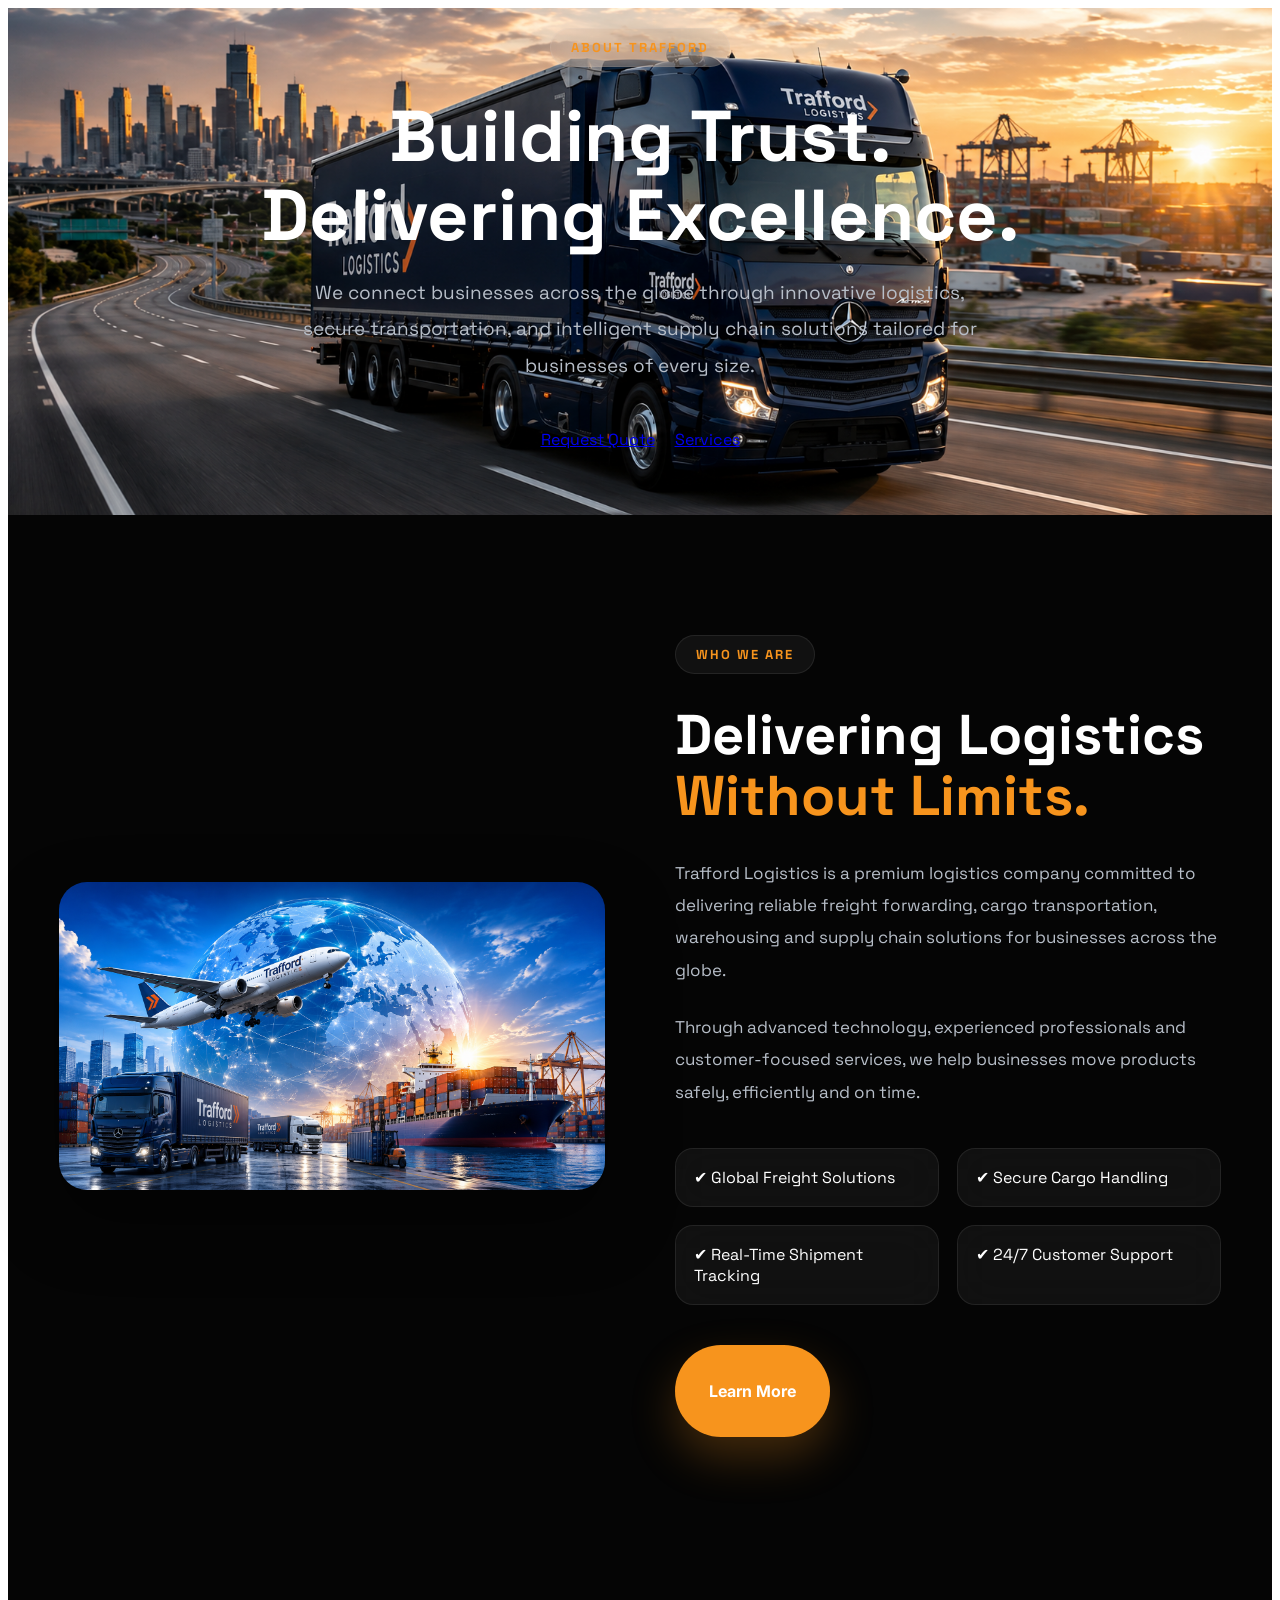
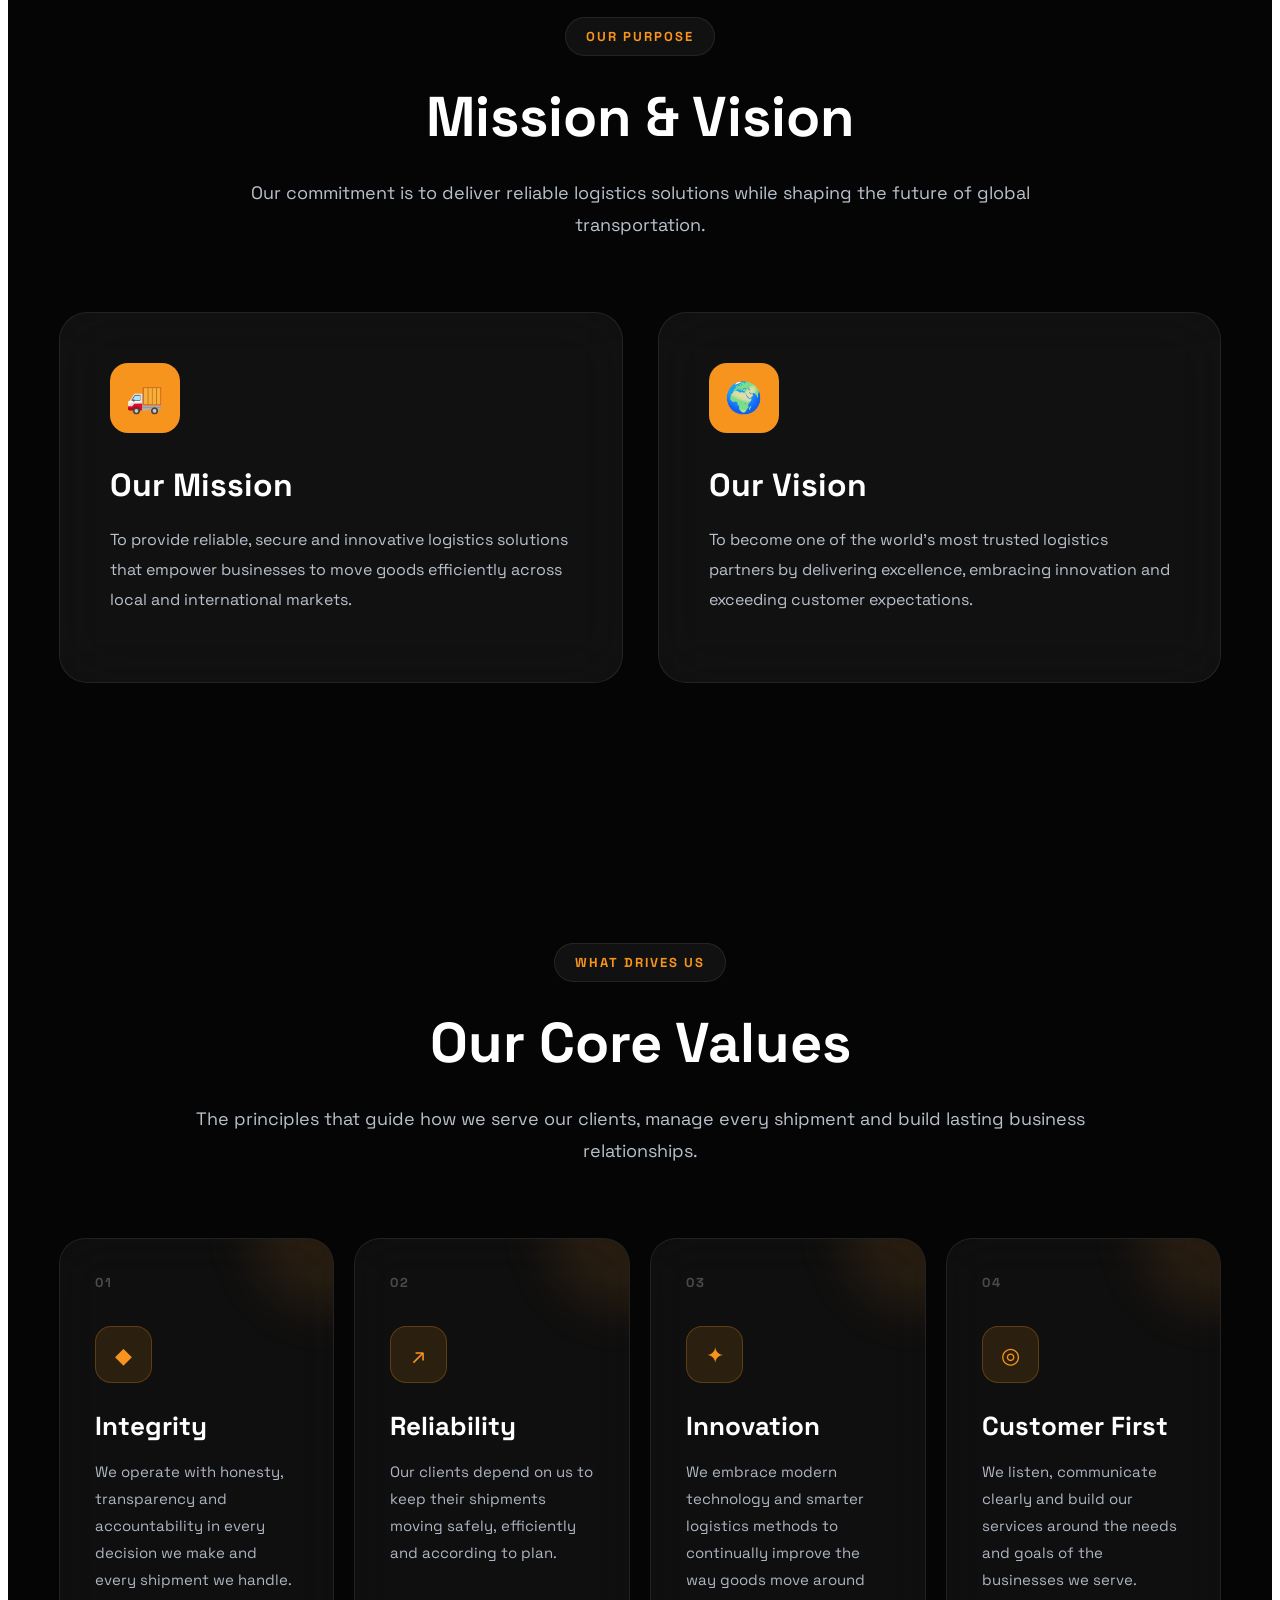
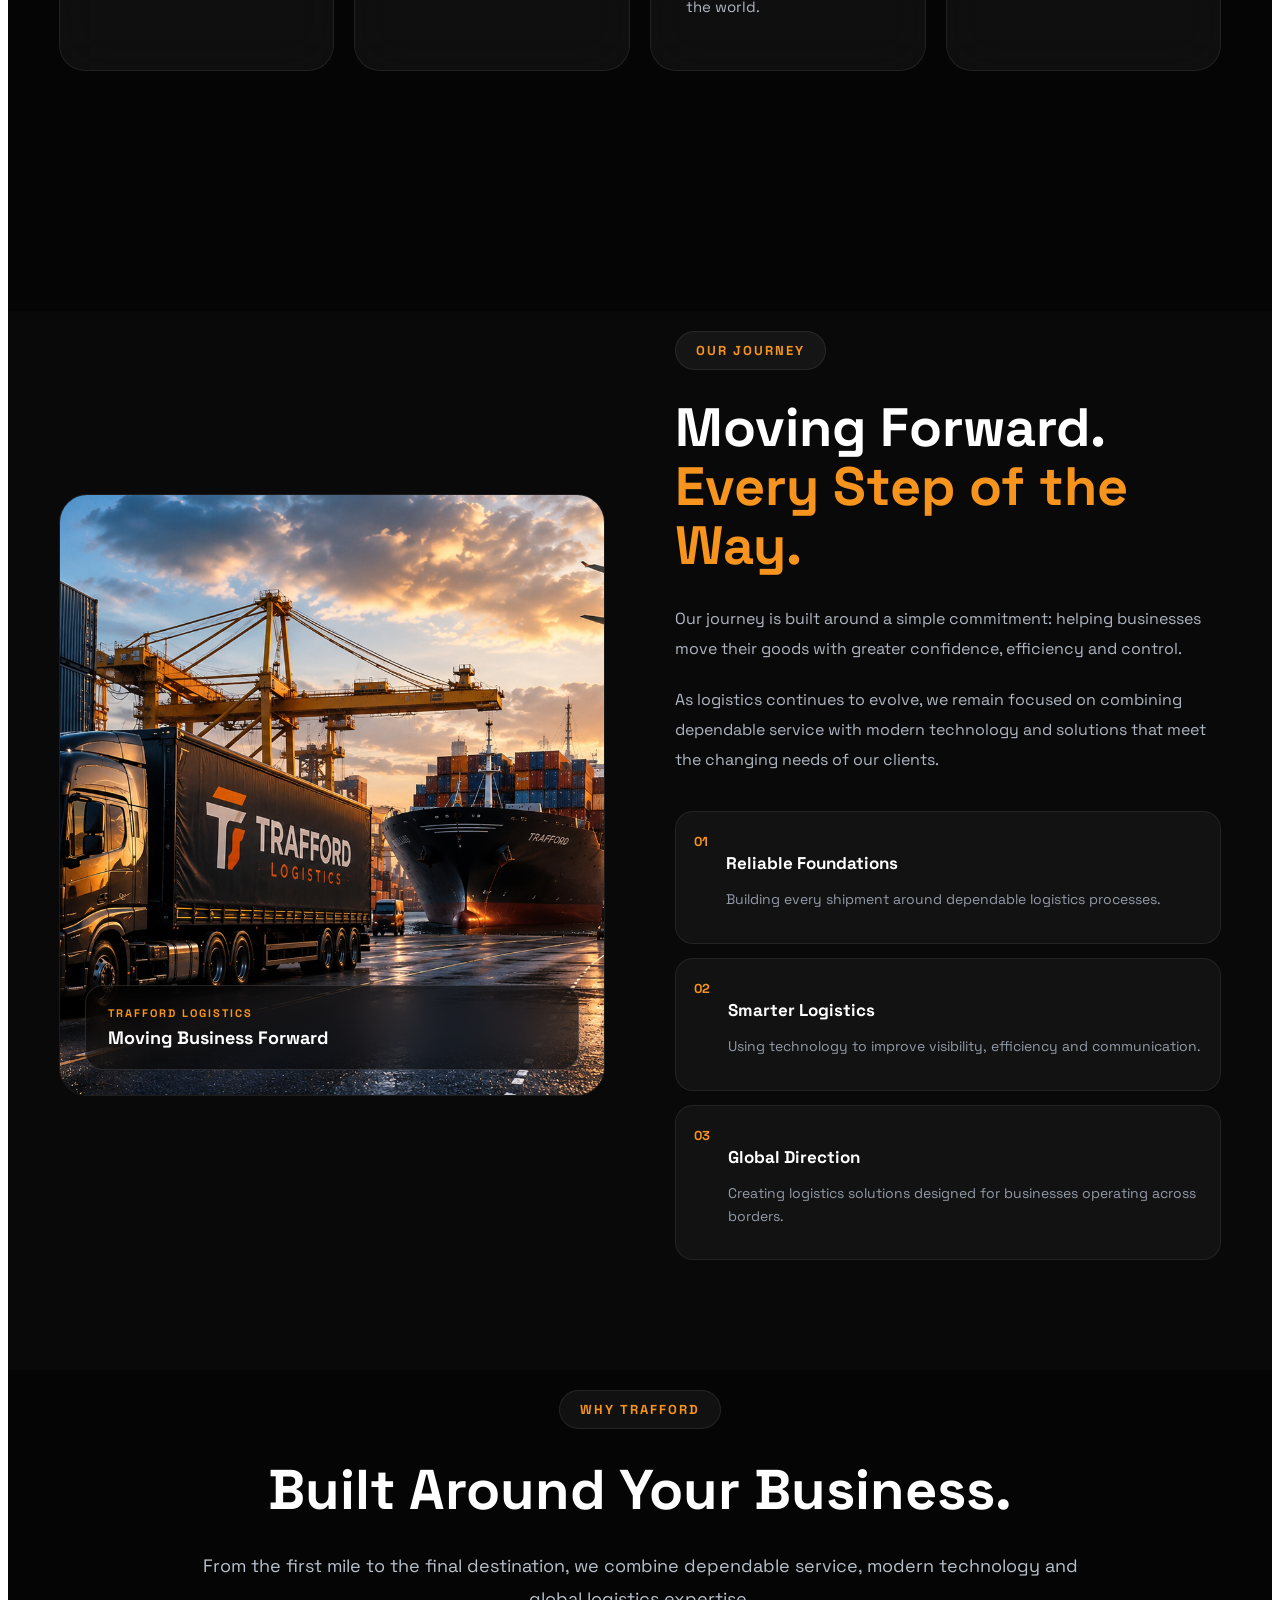
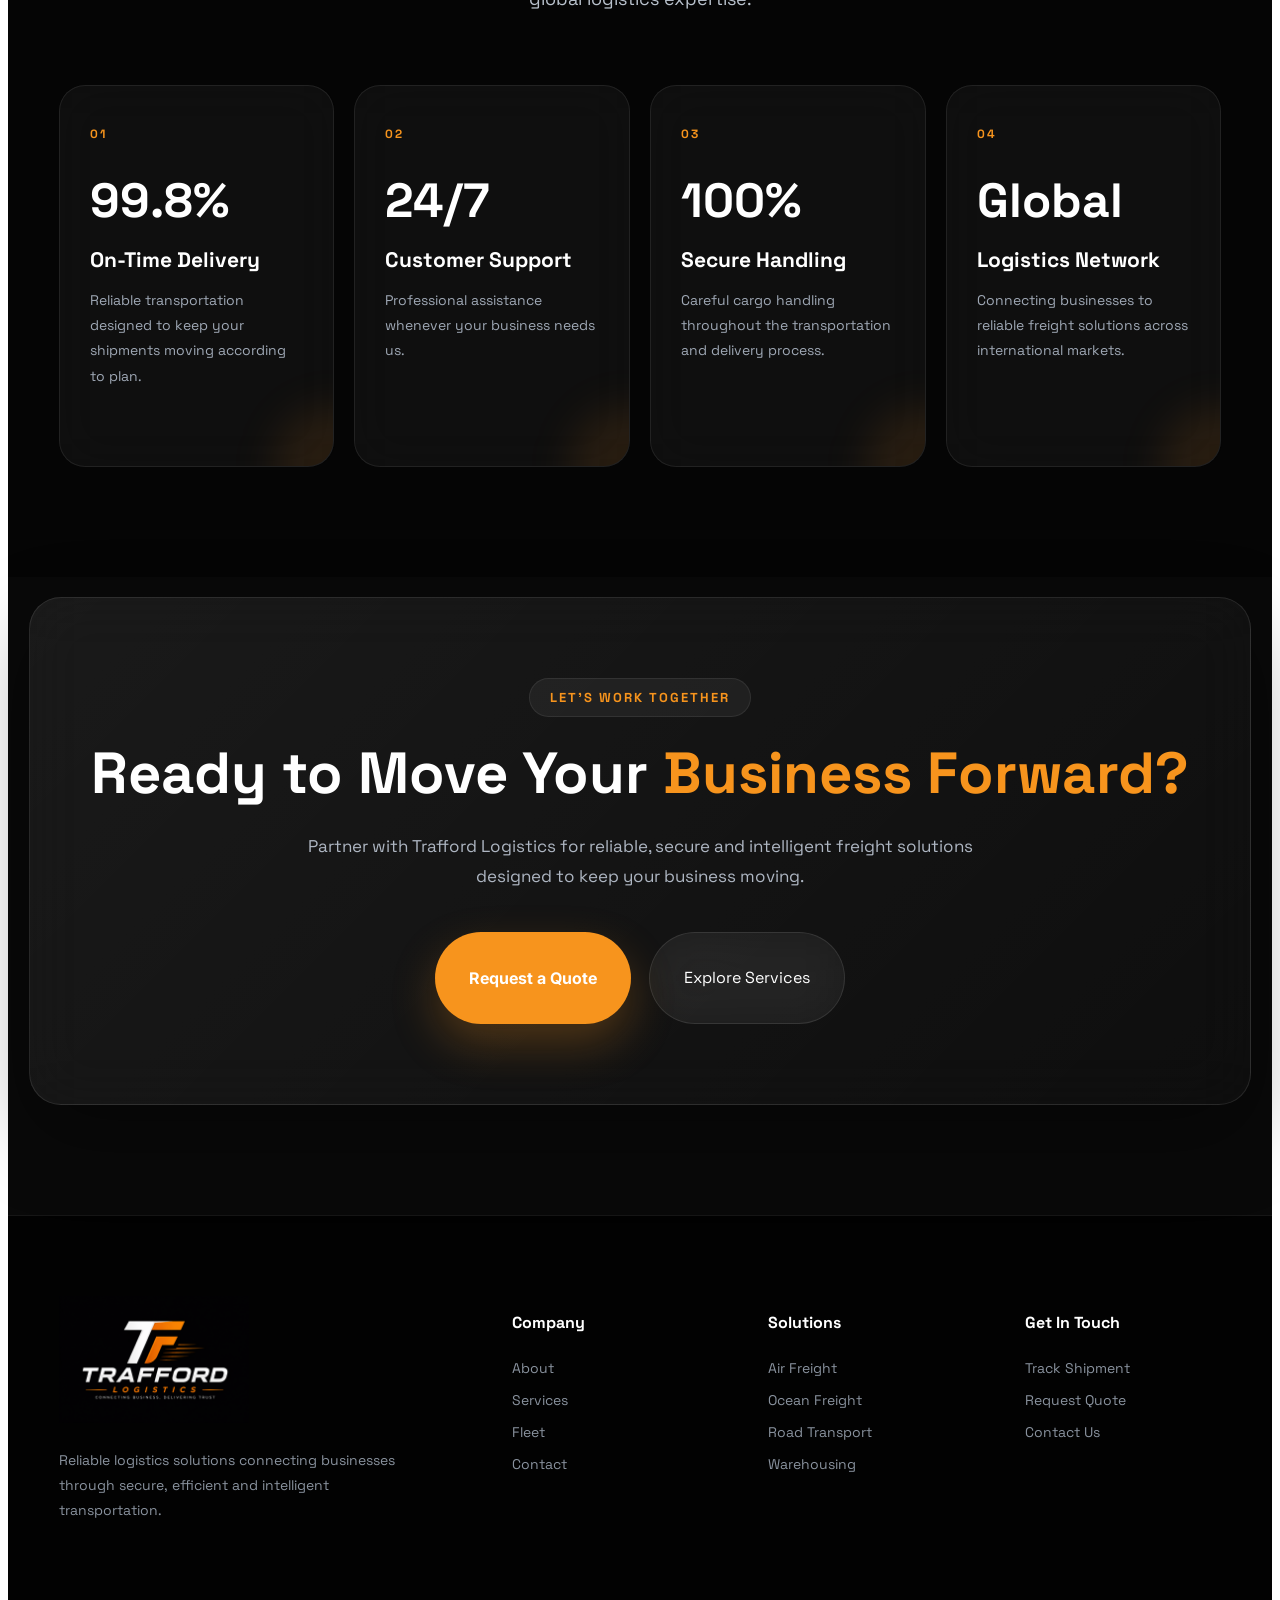
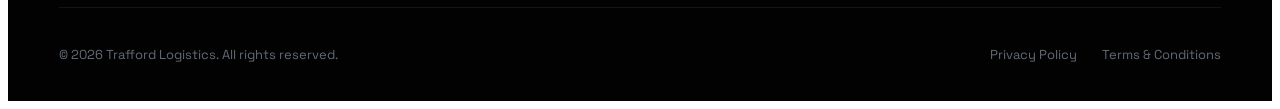
==== about.html @ 1a352b1c "Initial Trafford Logistics website" ====
<!DOCTYPE html>
<html lang="en">

<head>

    <meta charset="UTF-8">

    <meta name="viewport"
          content="width=device-width, initial-scale=1.0">

    <title>About Trafford Logistics</title>

    <!-- Fonts -->

    <link rel="preconnect"
          href="https://fonts.googleapis.com">

    <link rel="preconnect"
          href="https://fonts.gstatic.com"
          crossorigin>

    <link href="https://fonts.googleapis.com/css2?family=Space+Grotesk:wght@400;500;600;700&family=Inter:wght@400;500;600;700&display=swap"
          rel="stylesheet">

    <!-- CSS -->

    <link rel="stylesheet"
          href="assets/css/style.css">

    <link rel="stylesheet"
          href="assets/css/hero.css">

    <link rel="stylesheet"
          href="assets/css/about.css">

    <link rel="stylesheet"
          href="assets/css/responsive.css">

</head>

<body>

    <!-- Header -->

    <header class="header">

        <!-- Use the same navbar from index.html -->

    </header>

    <main>

        <!-- ABOUT HERO -->
<!--==================================
ABOUT HERO
===================================-->

<section class="about-hero">

    <div class="about-overlay"></div>

    <img src="assets/images/file_00000000c92081f4ad6d486a5deef979 (2).png"
         alt="About Trafford Logistics">

    <div class="about-hero-content">

        <span>

            ABOUT TRAFFORD

        </span>

        <h1>

            Building Trust.
            <br>
            Delivering Excellence.

        </h1>

        <p>

            We connect businesses across the globe through
            innovative logistics, secure transportation,
            and intelligent supply chain solutions tailored
            for businesses of every size.

        </p>

        <div class="hero-buttons">

          <a
    href="contact.html"
    class="quote-btn">

    Request Quote

</a>
           <a href="service.html">
                        Services
                    </a>

        </div>

    </div>

</section>
        <section class="about-hero">

        </section>

        <!-- WHO WE ARE -->
<!--==================================
WHO WE ARE
===================================-->

<section class="who-we-are">

    <div class="who-container">

        <div class="who-image">

            <img src="assets/images/file_00000000d70481f49f071eb2d3acb97b (2).png"
                 alt="Trafford Logistics">

        </div>

        <div class="who-content">

            <span class="section-tag">

                WHO WE ARE

            </span>

            <h2>

                Delivering Logistics

                <span>Without Limits.</span>

            </h2>

            <p>

                Trafford Logistics is a premium logistics company
                committed to delivering reliable freight forwarding,
                cargo transportation, warehousing and supply chain
                solutions for businesses across the globe.

            </p>

            <p>

                Through advanced technology, experienced professionals
                and customer-focused services, we help businesses move
                products safely, efficiently and on time.

            </p>

            <div class="who-features">

                <div>✔ Global Freight Solutions</div>

                <div>✔ Secure Cargo Handling</div>

                <div>✔ Real-Time Shipment Tracking</div>

                <div>✔ 24/7 Customer Support</div>

            </div>

            <a href="#"

               class="btn-primary">

                Learn More

            </a>

        </div>

    </div>

</section>
        <section class="who-we-are">

        </section>

        <!-- MISSION & VISION -->
<!--==================================
MISSION & VISION
===================================-->

<section class="mission-vision">

    <div class="section-heading">

        <span class="section-tag">

            OUR PURPOSE

        </span>

        <h2>

            Mission & Vision

        </h2>

        <p>

            Our commitment is to deliver reliable logistics
            solutions while shaping the future of global
            transportation.

        </p>

    </div>

    <div class="mission-grid">

        <!-- Mission -->

        <div class="mission-card">

            <div class="mission-icon">

                🚚

            </div>

            <h3>

                Our Mission

            </h3>

            <p>

                To provide reliable, secure and innovative
                logistics solutions that empower businesses
                to move goods efficiently across local and
                international markets.

            </p>

        </div>

        <!-- Vision -->

        <div class="mission-card">

            <div class="mission-icon">

                🌍

            </div>

            <h3>

                Our Vision

            </h3>

            <p>

                To become one of the world's most trusted
                logistics partners by delivering excellence,
                embracing innovation and exceeding customer
                expectations.

            </p>

        </div>

    </div>

</section>
        <section class="mission-vision">

        </section>

        <!-- CORE VALUES -->
<!--==================================
CORE VALUES
===================================-->

<section class="core-values">

    <div class="section-heading">

        <span class="section-tag">
            WHAT DRIVES US
        </span>

        <h2>
            Our Core Values
        </h2>

        <p>
            The principles that guide how we serve our
            clients, manage every shipment and build
            lasting business relationships.
        </p>

    </div>

    <div class="values-grid">

        <!-- Value 1 -->

        <div class="value-card">

            <div class="value-number">
                01
            </div>

            <div class="value-icon">
                ◆
            </div>

            <h3>
                Integrity
            </h3>

            <p>
                We operate with honesty, transparency and
                accountability in every decision we make
                and every shipment we handle.
            </p>

        </div>

        <!-- Value 2 -->

        <div class="value-card">

            <div class="value-number">
                02
            </div>

            <div class="value-icon">
                ↗
            </div>

            <h3>
                Reliability
            </h3>

            <p>
                Our clients depend on us to keep their
                shipments moving safely, efficiently and
                according to plan.
            </p>

        </div>

        <!-- Value 3 -->

        <div class="value-card">

            <div class="value-number">
                03
            </div>

            <div class="value-icon">
                ✦
            </div>

            <h3>
                Innovation
            </h3>

            <p>
                We embrace modern technology and smarter
                logistics methods to continually improve
                the way goods move around the world.
            </p>

        </div>

        <!-- Value 4 -->

        <div class="value-card">

            <div class="value-number">
                04
            </div>

            <div class="value-icon">
                ◎
            </div>

            <h3>
                Customer First
            </h3>

            <p>
                We listen, communicate clearly and build
                our services around the needs and goals
                of the businesses we serve.
            </p>

        </div>

    </div>

</section>
        <section class="core-values">

        </section>

        <!-- OUR JOURNEY -->
<!--==================================
OUR JOURNEY
===================================-->
<!--==================================
OUR JOURNEY
===================================-->

<section class="our-journey">

    <div class="journey-container">

        <!-- Image -->

        <div class="journey-image">

           <img src="assets/images/our-journey.png"
     alt="Trafford Logistics">

            <div class="journey-image-label">

                <span>TRAFFORD LOGISTICS</span>

                <strong>Moving Business Forward</strong>

            </div>

        </div>


        <!-- Content -->

        <div class="journey-content">

            <span class="section-tag">

                OUR JOURNEY

            </span>

            <h2>

                Moving Forward.

                <span>Every Step of the Way.</span>

            </h2>

            <p>

                Our journey is built around a simple commitment:
                helping businesses move their goods with greater
                confidence, efficiency and control.

            </p>

            <p>

                As logistics continues to evolve, we remain focused
                on combining dependable service with modern
                technology and solutions that meet the changing
                needs of our clients.

            </p>

            <div class="journey-points">

                <div class="journey-point">

                    <span>01</span>

                    <div>

                        <h4>Reliable Foundations</h4>

                        <p>
                            Building every shipment around
                            dependable logistics processes.
                        </p>

                    </div>

                </div>

                <div class="journey-point">

                    <span>02</span>

                    <div>

                        <h4>Smarter Logistics</h4>

                        <p>
                            Using technology to improve visibility,
                            efficiency and communication.
                        </p>

                    </div>

                </div>

                <div class="journey-point">

                    <span>03</span>

                    <div>

                        <h4>Global Direction</h4>

                        <p>
                            Creating logistics solutions designed
                            for businesses operating across borders.
                        </p>

                    </div>

                </div>

            </div>

        </div>

    </div>

</section>

        <!-- WHY CHOOSE TRAFFORD -->
<!--==================================
WHY CHOOSE TRAFFORD
===================================-->

<section class="about-why">

    <div class="section-heading">

        <span class="section-tag">
            WHY TRAFFORD
        </span>

        <h2>
            Built Around Your Business.
        </h2>

        <p>
            From the first mile to the final destination,
            we combine dependable service, modern technology
            and global logistics expertise.
        </p>

    </div>

    <div class="about-stats-grid">

        <div class="about-stat-card">

            <span class="about-stat-number">01</span>

            <strong>99.8%</strong>

            <h3>On-Time Delivery</h3>

            <p>
                Reliable transportation designed to keep
                your shipments moving according to plan.
            </p>

        </div>


        <div class="about-stat-card">

            <span class="about-stat-number">02</span>

            <strong>24/7</strong>

            <h3>Customer Support</h3>

            <p>
                Professional assistance whenever your
                business needs us.
            </p>

        </div>


        <div class="about-stat-card">

            <span class="about-stat-number">03</span>

            <strong>100%</strong>

            <h3>Secure Handling</h3>

            <p>
                Careful cargo handling throughout the
                transportation and delivery process.
            </p>

        </div>


        <div class="about-stat-card">

            <span class="about-stat-number">04</span>

            <strong>Global</strong>

            <h3>Logistics Network</h3>

            <p>
                Connecting businesses to reliable freight
                solutions across international markets.
            </p>

        </div>

    </div>

</section>
        <section class="about-stats">

        </section>

        <!-- CTA -->
<!--==================================
CTA
===================================-->

<section class="about-cta">

    <div class="about-cta-content">

        <span class="section-tag">
            LET'S WORK TOGETHER
        </span>

        <h2>
            Ready to Move Your
            <span>Business Forward?</span>
        </h2>

        <p>
            Partner with Trafford Logistics for reliable,
            secure and intelligent freight solutions designed
            to keep your business moving.
        </p>

        <div class="about-cta-buttons">

            <a href="contact.html" class="btn-primary">
                Request a Quote
            </a>

            <a href="service.html" class="btn-glass">
                Explore Services
            </a>

        </div>

    </div>

</section>
        <section class="cta-section">

        </section>

    </main>

    <!-- Footer -->
<!--==================================
FOOTER
===================================-->

<footer class="site-footer">

    <div class="footer-container">

        <!-- Brand -->

        <div class="footer-brand">

            <a href="index.html" class="footer-logo">

               <img
    src="assets/images/trafford-logo.png"
    alt="Trafford Logistics"
>

            </a>

            <p>
                Reliable logistics solutions connecting
                businesses through secure, efficient and
                intelligent transportation.
            </p>

        </div>


        <!-- Company -->

        <div class="footer-column">

            <h3>Company</h3>

            <a href="about.html">About</a>

            <a href="service.html">Services</a>

            <a href="fleet.html">Fleet</a>

            <a href="contact.html">Contact</a>

        </div>


        <!-- Solutions -->

        <div class="footer-column">

            <h3>Solutions</h3>

            <a href="service.html">Air Freight</a>

            <a href="service.html">Ocean Freight</a>

            <a href="service.html">Road Transport</a>

            <a href="service.html">Warehousing</a>

        </div>


        <!-- Contact -->

        <div class="footer-column">

            <h3>Get In Touch</h3>

            <a href="tracking.html">
                Track Shipment
            </a>

          <a
    href="contact.html"
    class="quote-btn">

    Request Quote

</a>

            <a href="contact.html">
                Contact Us
            </a>

        </div>

    </div>


    <!-- Bottom -->

    <div class="footer-bottom">

        <p>
            © 2026 Trafford Logistics. All rights reserved.
        </p>

        <div class="footer-bottom-links">

            <a href="#">Privacy Policy</a>

            <a href="#">Terms & Conditions</a>

        </div>

    </div>

</footer>
    <footer class="footer">

    </footer>

    <script src="assets/js/script.js"></script>

</body>

</html>
---- assets/css/style.css ----
/*==================================
TRAFFORD DESIGN SYSTEM
==================================*/

:root{
--heading-font:"Space Grotesk",sans-serif;

--body-font:"Inter",sans-serif;
font-family:var(--heading-font);
--radius-sm:12px;

--radius-md:18px;

--radius-lg:26px;

--radius-xl:36px;
border-radius:var(--radius-md);
--shadow-sm:
0 8px 20px rgba(0,0,0,.08);

--shadow-md:
0 20px 45px rgba(0,0,0,.12);

--shadow-lg:
0 35px 80px rgba(0,0,0,.18);
--shadow-sm:
0 8px 20px rgba(0,0,0,.08);

--shadow-md:
0 20px 45px rgba(0,0,0,.12);

--shadow-lg:
0 35px 80px rgba(0,0,0,.18);
--glass-bg:rgba(255,255,255,.14);

--glass-border:rgba(255,255,255,.25);

--glass-blur:25px;
    /* Primary */

    --primary:#0B3A63;

    --primary-light:#1D5D96;

    --primary-dark:#072640;

    /* Accent */

    --accent:#F7941D;

    --accent-hover:#FFAA3C;

    /* Backgrounds */

    --bg:#F3F8FC;

    --bg-light:#FAFCFE;

    --glass:rgba(255,255,255,.16);

    /* Text */

    --text:#14273D;

    --text-light:#6B7C93;

    --white:#FFFFFF;

    /* Borders */

    --border:rgba(255,255,255,.22);

}
/*==================================
PRIMARY BUTTON
==================================*/

.btn-primary{

    display:inline-flex;

    justify-content:center;

    align-items:center;

    gap:10px;

    height:56px;

    padding:0 34px;

    background:var(--accent);

    color:var(--white);

    border:none;

    border-radius:var(--radius-md);

    font-family:var(--body-font);

    font-size:16px;

    font-weight:700;

    text-decoration:none;

    cursor:pointer;

    transition:all .35s ease;

    box-shadow:var(--shadow-sm);

}

.btn-primary:hover{

    background:var(--accent-hover);

    transform:translateY(-4px);

    box-shadow:var(--shadow-md);

}
/*==================================
SECONDARY BUTTON
==================================*/

.btn-secondary{

    display:inline-flex;

    justify-content:center;

    align-items:center;

    gap:10px;

    height:56px;

    padding:0 34px;

    background:rgba(255,255,255,.10);

    color:var(--white);

    border:1px solid rgba(255,255,255,.25);

    border-radius:var(--radius-md);

    backdrop-filter:blur(12px);

    text-decoration:none;

    font-weight:700;

    transition:all .35s ease;

}

.btn-secondary:hover{

    background:rgba(255,255,255,.20);

    transform:translateY(-4px);

}
/*==================================
GLASS CARD
==================================*/

.glass-card{

    background:var(--glass-bg);

    border:1px solid var(--glass-border);

    backdrop-filter:blur(var(--glass-blur));

    -webkit-backdrop-filter:blur(var(--glass-blur));

    border-radius:var(--radius-lg);

    box-shadow:var(--shadow-md);

}
/*==================================
SECTION TITLE
==================================*/

.section-title{

    font-family:var(--heading-font);

    font-size:52px;

    font-weight:800;

    color:var(--primary);

    line-height:1.1;

    margin-bottom:20px;

}

.section-text{

    font-size:18px;

    color:var(--text-light);

    line-height:1.8;

    max-width:700px;

}
/*==================================
HEADER
==================================*/

.header{

    position:absolute;

    top:24px;

    left:0;

    width:100%;

    z-index:1000;

}

/*==================================
NAVIGATION
==================================*/

.navbar{

    width:min(92%,1300px);

    margin:auto;

    height:80px;

    display:flex;

    align-items:center;

    justify-content:space-between;

    padding:0 32px;

    border-radius:22px;

    background:rgba(255,255,255,.12);

    backdrop-filter:blur(22px);

    -webkit-backdrop-filter:blur(22px);

    border:1px solid rgba(255,255,255,.25);
box-shadow:
0 25px 60px rgba(0,0,0,.18),
0 50px 120px rgba(0,0,0,.12);

.logo{

    text-decoration:none;

    font-size:1.4rem;

    font-weight:700;

    color:#ffffff;

    letter-spacing:.5px;

}

.nav-links{

    display:flex;

    gap:36px;

    list-style:none;

}

.nav-links a{

    color:#ffffff;

    text-decoration:none;

    font-weight:600;

    transition:.3s;

}

.nav-links a:hover{

    color:#ff9d1e;

}

.quote-btn{

    text-decoration:none;

    color:#ffffff;

    background:#ff9d1e;

    padding:14px 28px;

    border-radius:14px;

    font-weight:700;

    transition:.3s;

}

.quote-btn:hover{

    transform:translateY(-3px);

    box-shadow:0 10px 25px rgba(255,157,30,.35);

}
/*==================================
HERO SECTION
==================================*/

.hero{
    position: relative;
    width: 100%;
    min-height: 100vh;
    overflow: hidden;
}

/*==================================
VIDEO BACKGROUND
==================================*/

.hero-background{
    position: absolute;
    inset: 0;
    overflow: hidden;
    z-index: 1;
}

.hero-video{
    position: absolute;
    inset: 0;

    width: 100%;
    height: 100%;

    object-fit: cover;

    object-position: center center;

    animation: heroZoom 20s ease-in-out infinite alternate;
}

.hero-overlay{
    position:absolute;
    inset:0;

    background:
        linear-gradient(
            90deg,
            rgba(8,25,45,.42) 0%,
            rgba(8,25,45,.18) 45%,
            rgba(8,25,45,.08) 100%
        );
}
/*==================================
VIDEO ANIMATION
==================================*/

@keyframes heroZoom{

    from{
        transform: scale(1);
    }

    to{
        transform: scale(1.05);
    }

}
/*==================================
 HERO RIGHT
==================================*/
.hero-right{

    display:flex;

    justify-content:flex-end;

    align-items:center;

    margin-top:-80px;

}

/*==================================
 FLOATING BROWSER
==================================*/
/*==================================
BROWSER
==================================*/

.browser-container{

   .browser-container{
    animation:floatBrowser 6s ease-in-out infinite;

transform-origin:center;

transition:.4s;
    width:min(520px,100%);
}

    max-width:100%;

    border-radius:26px;

    overflow:hidden;

    background:rgba(255,255,255,.22);

    backdrop-filter:blur(40px);

    -webkit-backdrop-filter:blur(40px);

    border:1px solid rgba(255,255,255,.28);

    box-shadow:

        0 50px 120px rgba(0,0,0,.28);

}

/*==================================
HEADER
==================================*/

.browser-header{

    height:70px;

    display:flex;

    align-items:center;

    justify-content:space-between;

    padding:0 22px;

    background:rgba(255,255,255,.08);

}
.browser-controls{

    display:flex;

    gap:10px;

}

.browser-dot{

    width:13px;

    height:13px;

    border-radius:50%;

}

.red{

    background:#ff5f57;

}

.yellow{

    background:#febc2e;

}

.green{

    background:#28c840;

}
.browser-address{

    display:flex;

    align-items:center;

    gap:10px;

    width:340px;

    height:42px;

    padding:0 18px;

    border-radius:40px;

    background:rgba(255,255,255,.10);

    color:white;

    font-size:14px;

    font-weight:500;

}
/*==================================
BROWSER BODY
==================================*/

.browser-body{

    height:380px;

    overflow:hidden;

    position:relative;

    background:

        radial-gradient(circle at top right,
        rgba(13,110,253,.08),
        transparent 40%),

        radial-gradient(circle at bottom left,
        rgba(255,157,30,.10),
        transparent 45%),

        linear-gradient(
        180deg,
        #f8fbff 0%,
        #eef5fc 100%);

}

/*==================================
HERO CONTENT
==================================*/

.hero-content{

    position:relative;

    z-index:20;

    width:min(92%,1300px);

    margin:auto;

    min-height:100vh;

    display:grid;

    grid-template-columns:1.1fr .9fr;

    align-items:center;

    gap:70px;

}

/* LEFT */

.hero-left{

    max-width:620px;

}

.hero-tag{

    display:inline-block;

    padding:10px 18px;

    border-radius:30px;

    background:rgba(255,255,255,.12);

    color:#ffffff;

    font-size:13px;

    letter-spacing:2px;

    font-weight:700;

    margin-bottom:30px;

}

.hero-title{

    font-size:68px;

    line-height:1.05;

    color:#ffffff;

    font-weight:800;

    margin-bottom:28px;

}

.hero-title span{

    color:#ff9d1e;

}

.hero-description{

    font-size:20px;

    line-height:1.8;

    color:rgba(255,255,255,.88);

    margin-bottom:40px;

}

.hero-buttons{

    display:flex;

    gap:18px;

    margin-bottom:50px;

}
.browser-home{

    padding:45px;

}

.browser-badge{

    display:inline-block;

    padding:8px 18px;

    border-radius:30px;

    background:#eef6ff;

    color:#0d5eff;

    font-size:13px;

    font-weight:700;

}

.browser-home h2{

    font-size:38px;

    margin:25px 0 15px;

    color:#132238;

}

.browser-home p{

    font-size:17px;

    color:#667085;

    line-height:1.7;

    margin-bottom:35px;

}

.browser-btn{

    display:inline-block;

    padding:15px 28px;

    border-radius:12px;

    background:#ff9d1e;

    color:#fff;

    font-weight:700;

    text-decoration:none;

}
.browser-services{

    margin-top:45px;

    display:grid;

    grid-template-columns:repeat(2,1fr);

    gap:22px;

}

.browser-service{

    background:#f8fbff;

    border-radius:18px;

    padding:25px;

    text-align:center;

    transition:.35s;

}

.browser-service:hover{

    transform:translateY(-8px);

    box-shadow:0 20px 35px rgba(0,0,0,.08);

}

.service-circle{

    width:65px;

    height:65px;

    margin:auto;

    margin-bottom:18px;

    border-radius:50%;

    background:#0d5eff;

    display:flex;

    justify-content:center;

    align-items:center;

    color:white;

    font-size:28px;

}

.browser-service span{

    font-weight:700;

    color:#23354d;

}
/*==================================
MINI HERO
==================================*/
.browser-page{

    padding:25px 30px;

}

.mini-hero{

    text-align:center;

}

.mini-badge{

    display:inline-block;

    padding:8px 18px;

    border-radius:40px;

    background:#e8f2ff;

    color:#0d5eff;

    font-size:12px;

    font-weight:700;

    letter-spacing:1px;

}
.mini-hero h2{

    font-size:30px;

    margin:18px 0 12px;

    line-height:1.15;

    color:#16253d;

}

.mini-hero span{

    color:#ff9d1e;

}

.mini-hero p{

    max-width:420px;

    margin:0 auto;

    color:#68778f;

    font-size:15px;

    line-height:1.6;

}



.mini-btn{

    display:inline-block;

    margin-top:30px;

    padding:12px 26px;

    border-radius:14px;

    background:#ff9d1e;

    color:white;

    text-decoration:none;

    font-weight:700;

    transition:.35s;

}

.mini-btn:hover{

    transform:translateY(-4px);

}
@keyframes floatBrowser{

    0%{

        transform:translateY(0px);

    }

    50%{

        transform:translateY(-12px);

    }

    100%{

        transform:translateY(0px);

    }
}}
/*==================================
ACTIVE NAVIGATION
===================================*/

.nav-links a{

    position:relative;

    transition:.35s;

}

.nav-links a.active{

    color:#F7941D;

}

.nav-links a::after{

    content:"";

    position:absolute;

    left:0;

    bottom:-8px;

    width:0;

    height:2px;

    background:#F7941D;

    transition:.35s;

}

.nav-links a:hover::after,

.nav-links a.active::after{

    width:100%;

}

.nav-links a:hover{

    color:#F7941D;

}
---- assets/css/hero.css ----
/*=========================================
HERO SECTION
=========================================*/

.hero{

    position:relative;

    min-height:100vh;

    display:flex;

    align-items:center;

    overflow:hidden;

    background:#050505;

}

/*=========================================
VIDEO
=========================================*/

.hero-video{

    position:absolute;

    inset:0;

    width:100%;

    height:100%;

    object-fit:cover;

    z-index:0;

}

/*=========================================
OVERLAY
=========================================*/

.hero-overlay{

    position:absolute;

    inset:0;

    background:
    linear-gradient(
        120deg,
        rgba(5,5,5,.92) 15%,
        rgba(5,5,5,.70) 55%,
        rgba(5,5,5,.90) 100%
    );

    z-index:1;

}

/*=========================================
BACKGROUND EFFECTS
=========================================*/

.hero-bg{

    position:absolute;

    inset:0;

    z-index:2;

    pointer-events:none;

}

.hero-circle{

    position:absolute;

    border-radius:50%;

    filter:blur(100px);

}

.hero-circle-1{

    width:380px;

    height:380px;

    background:rgba(247,148,29,.18);

    top:-120px;

    right:-80px;

}

.hero-circle-2{

    width:300px;

    height:300px;

    background:rgba(11,58,99,.22);

    bottom:-120px;

    left:-80px;

}

.hero-grid{

    position:absolute;

    inset:0;

    background-image:

    linear-gradient(rgba(255,255,255,.03) 1px, transparent 1px),

    linear-gradient(90deg, rgba(255,255,255,.03) 1px, transparent 1px);

    background-size:70px 70px;

    opacity:.18;

}
/*=========================================
CONTAINER
=========================================*/

.hero-container{

    position:relative;

    z-index:5;

    width:min(1400px,92%);

    margin:auto;

    display:grid;

    grid-template-columns:1fr 1fr;

    align-items:center;

    gap:20px;

    padding:120px 0 70px;

}

.hero-content{

    color:#fff;

}
/*=========================================
HERO CONTENT
=========================================*/

.hero-tag{

    display:inline-flex;

    align-items:center;

    gap:10px;

    padding:10px 18px;

    border:1px solid rgba(255,255,255,.12);

    border-radius:50px;

    background:rgba(255,255,255,.05);

    backdrop-filter:blur(20px);

    color:#F7941D;

    font-size:13px;

    font-weight:700;

    letter-spacing:2px;

    margin-bottom:30px;

}

.hero-title{

    font-size:72px;

    line-height:1.05;

    color:#ffffff;

    font-weight:700;

    margin-bottom:28px;

}

.hero-title span{

    color:#F7941D;

}

.hero-description{

    max-width:620px;

    color:#B5BCC8;

    font-size:18px;

    line-height:1.9;

    margin-bottom:45px;

}
/*=========================================
BUTTONS
=========================================*/

.hero-buttons{

    display:flex;

    gap:18px;

    flex-wrap:wrap;

    margin-bottom:45px;

}

.btn-primary{

    display:inline-flex;

    align-items:center;

    justify-content:center;

    padding:18px 34px;

    background:#F7941D;

    color:#fff;

    border-radius:60px;

    text-decoration:none;

    font-weight:700;

    transition:.35s;

    box-shadow:0 20px 45px rgba(247,148,29,.25);

}

.btn-primary:hover{

    transform:translateY(-5px);

    box-shadow:0 30px 60px rgba(247,148,29,.40);

}

.btn-secondary{

    display:inline-flex;

    align-items:center;

    justify-content:center;

    padding:18px 34px;

    border-radius:60px;

    text-decoration:none;

    color:#fff;

    border:1px solid rgba(255,255,255,.15);

    background:rgba(255,255,255,.05);

    backdrop-filter:blur(20px);

    transition:.35s;

}

.btn-secondary:hover{

    background:rgba(255,255,255,.10);

    transform:translateY(-5px);

}

.btn-glass{

    display:inline-flex;

    align-items:center;

    justify-content:center;

    padding:18px 34px;

    border-radius:60px;

    text-decoration:none;

    color:#ffffff;

    border:1px solid rgba(255,255,255,.10);

    background:rgba(255,255,255,.04);

    backdrop-filter:blur(25px);

    transition:.35s;

}

.btn-glass:hover{

    background:rgba(255,255,255,.08);

    border-color:#F7941D;

    transform:translateY(-5px);

}
/*=========================================
FEATURES
=========================================*/

.hero-features{

    display:flex;

    flex-wrap:wrap;

    gap:25px;

    margin-bottom:50px;

}

.hero-features div{

    display:flex;

    align-items:center;

    gap:10px;

    color:#D5D9E1;

    font-size:15px;

}

.hero-features span{

    color:#F7941D;

    font-weight:bold;

}
/*=========================================
STATISTICS
=========================================*/

.hero-stats{

    display:grid;

    grid-template-columns:repeat(4,1fr);

    gap:18px;

}

.stat-card{

    padding:24px;

    border-radius:24px;

    background:rgba(255,255,255,.06);

    border:1px solid rgba(255,255,255,.08);

    backdrop-filter:blur(25px);

    transition:.35s;

}

.stat-card:hover{

    transform:translateY(-8px);

    border-color:#F7941D;

}

.stat-card h2{

    color:#F7941D;

    font-size:34px;

    margin-bottom:8px;

}

.stat-card p{

    color:#C2C8D1;

    font-size:15px;

}
/*=========================================
PREMIUM GLASS BROWSER
=========================================*/

.hero-browser{

    position:relative;

    display:flex;

    justify-content:center;

    align-items:center;

    .hero-browser{

    position:relative;

    right:40px;

}

}

.browser-container{

    width:100%;

    max-width:650px;

    border-radius:30px;

    overflow:hidden;

    background:rgba(255,255,255,.06);

    border:1px solid rgba(255,255,255,.10);

    backdrop-filter:blur(35px);

    -webkit-backdrop-filter:blur(35px);

    box-shadow:
    0 30px 80px rgba(0,0,0,.45),
    inset 0 1px rgba(255,255,255,.08);

    transition:.45s;

}

.browser-container:hover{

    transform:translateY(-10px);

}
/*=========================================
BROWSER HEADER
=========================================*/

.browser-header{

    display:flex;

    justify-content:space-between;

    align-items:center;

    padding:18px 22px;

    background:rgba(255,255,255,.05);

    border-bottom:1px solid rgba(255,255,255,.08);

}

.browser-controls{

    display:flex;

    gap:10px;

}

.browser-dot{

    width:12px;

    height:12px;

    border-radius:50%;

}

.browser-dot.red{

    background:#FF5F57;

}

.browser-dot.yellow{

    background:#FEBC2E;

}

.browser-dot.green{

    background:#28C840;

}

.browser-address{

    padding:10px 22px;

    border-radius:50px;

    background:rgba(255,255,255,.05);

    border:1px solid rgba(255,255,255,.08);

    color:#D3D8DF;

    font-size:14px;

}
/*=========================================
BROWSER CONTENT
=========================================*/

.browser-content{

    padding:35px;

}

.browser-slide{

    display:grid;

    grid-template-columns:45% 55%;

    gap:40px;

    align-items:center;

}
/*=========================================
SLIDE CONTENT
=========================================*/

.slide-badge{

    display:inline-block;

    padding:8px 16px;

    border-radius:40px;

    background:rgba(247,148,29,.12);

    color:#F7941D;

    font-size:12px;

    font-weight:700;

    margin-bottom:20px;

}

.slide-left h2{

    font-size:40px;

    color:#ffffff;

    line-height:1.15;

    margin-bottom:18px;

}

.slide-left h2 span{

    color:#F7941D;

}

.slide-left p{

    color:#B8C1CC;

    line-height:1.8;

    margin-bottom:28px;

}

.slide-buttons{

    display:flex;

    align-items:center;

    gap:18px;

    flex-wrap:nowrap;

    margin-top:30px;

}

.slide-buttons a{

    flex:none;

}


/*=========================================
SLIDE IMAGE
=========================================*/

.slide-right{

    width:100%;

    height:100%;

    display:flex;

    justify-content:center;

    align-items:center;

}

.slide-right img{

    width:100%;

    max-width:420px;

    aspect-ratio:16/9;

    object-fit:cover;

    border-radius:22px;

    box-shadow:0 25px 60px rgba(0,0,0,.35);

}

.slide-right img:hover{

    transform:scale(1.05);

}
/*=========================================
DASHBOARD
=========================================*/

.browser-dashboard{

    display:grid;

    grid-template-columns:repeat(3,1fr);

    gap:18px;

    margin-top:35px;

}

.info-card{

    padding:22px;

    border-radius:22px;

    background:rgba(255,255,255,.05);

    border:1px solid rgba(255,255,255,.08);

    backdrop-filter:blur(20px);

}

.info-card small{

    color:#AEB5C0;

    display:block;

    margin-bottom:10px;

    letter-spacing:1px;

}

.info-card h3{

    color:#F7941D;

    font-size:28px;

    margin:0;

}
/*=========================================
ANIMATIONS
=========================================*/

.hero-content{

    animation:heroFadeLeft 1s ease;

}

.hero-browser{

    animation:heroFadeRight 1.2s ease;

}

@keyframes heroFadeLeft{

    from{

        opacity:0;

        transform:translateX(-60px);

    }

    to{

        opacity:1;

        transform:translateX(0);

    }

}

@keyframes heroFadeRight{

    from{

        opacity:0;

        transform:translateX(60px);

    }

    to{

        opacity:1;

        transform:translateX(0);

    }

}

@keyframes floating{

    0%{

        transform:translateY(0px);

    }

    50%{

        transform:translateY(-10px);

    }

    100%{

        transform:translateY(0px);

    }

}

.browser-container{

    animation:floating 6s ease-in-out infinite;

}
/*=========================================
SCROLL INDICATOR
=========================================*/

.scroll-indicator{

    position:absolute;

    bottom:35px;

    left:50%;

    transform:translateX(-50%);

    width:32px;

    height:56px;

    border:2px solid rgba(255,255,255,.25);

    border-radius:50px;

    display:flex;

    justify-content:center;

    padding-top:8px;

    z-index:10;

}

.scroll-indicator span{

    width:6px;

    height:12px;

    border-radius:20px;

    background:#F7941D;

    animation:scrollDown 2s infinite;

}

@keyframes scrollDown{

    0%{

        transform:translateY(0);

        opacity:1;

    }

    100%{

        transform:translateY(20px);

        opacity:0;

    }

}
/*=========================================
GLASS SHINE
=========================================*/

.browser-container::before{

    content:"";

    position:absolute;

    inset:0;

    background:linear-gradient(

        120deg,

        transparent 0%,

        rgba(255,255,255,.10) 45%,

        transparent 70%

    );

    transform:translateX(-120%);

    transition:1.2s;

    pointer-events:none;

}

.browser-container:hover::before{

    transform:translateX(120%);

}
.hero{

    padding-top:100px;

}

.hero-content>*{

    position:relative;

    z-index:5;

}
.browser-video{

    width:100%;

    height:380px;

    object-fit:cover;

    border-radius:24px;

    display:block;

    box-shadow:
        0 25px 60px rgba(0,0,0,.40);

}
---- assets/css/about.css ----
/*==================================
ABOUT HERO
===================================*/

.about-hero{

    position:relative;

  .about-hero{

    min-height:70vh;

    padding:120px 20px 80px;

}

    display:flex;

    align-items:center;

    justify-content:center;

    overflow:hidden;

    background:#050505;

}

.about-hero img{

    position:absolute;

    inset:0;

    width:100%;

    height:100%;

    object-fit:cover;

}

.about-overlay{

    position:absolute;

    inset:0;

    background:
    linear-gradient(
        rgba(0,0,0,.78),
        rgba(0,0,0,.82)
    );

}

.about-hero-content{

    position:relative;

    z-index:2;

    text-align:center;

    max-width:900px;

    padding:20px;
.about-hero-content{

    position:relative;

    top:-30px;

}

}

.about-hero-content span{

    display:inline-block;

    padding:10px 20px;

    background:rgba(255,255,255,.05);

    border:1px solid rgba(255,255,255,.08);

    backdrop-filter:blur(20px);

    border-radius:40px;

    color:#F7941D;

    font-size:13px;

    letter-spacing:2px;

    font-weight:700;

}

.about-hero-content h1{

    margin:30px 0 20px;

    color:#fff;

    font-size:72px;

    line-height:1.1;

}

.about-hero-content p{

    max-width:700px;

    margin:auto;

    color:#B7BEC8;

    font-size:19px;

    line-height:1.9;

    margin-bottom:45px;

}

.about-hero .hero-buttons{

    display:flex;

    justify-content:center;

    gap:20px;

    flex-wrap:wrap;

}
/*==================================
WHO WE ARE
===================================*/

.who-we-are{

    padding:120px 0;

    background:#050505;

}

.who-container{

    width:min(1400px,92%);

    margin:auto;

    display:grid;

    grid-template-columns:1fr 1fr;

    gap:70px;

    align-items:center;

}

.who-image img{

    width:100%;

    border-radius:28px;

    display:block;

    box-shadow:0 30px 70px rgba(0,0,0,.45);

}

.who-content{

    color:#fff;

}

.section-tag{

    display:inline-block;

    padding:10px 20px;

    border-radius:40px;

    background:rgba(255,255,255,.05);

    border:1px solid rgba(255,255,255,.08);

    color:#F7941D;

    font-size:13px;

    font-weight:700;

    letter-spacing:2px;

}

.who-content h2{

    font-size:56px;

    margin:30px 0;

    line-height:1.1;

}

.who-content h2 span{

    color:#F7941D;

}

.who-content p{

    color:#B7BEC8;

    line-height:1.9;

    margin-bottom:25px;

    font-size:17px;

}

.who-features{

    display:grid;

    grid-template-columns:1fr 1fr;

    gap:18px;

    margin:40px 0;

}

.who-features div{

    padding:18px;

    border-radius:18px;

    background:rgba(255,255,255,.05);

    border:1px solid rgba(255,255,255,.08);

    backdrop-filter:blur(20px);

    transition:.35s;

}

.who-features div:hover{

    border-color:#F7941D;

    transform:translateY(-6px);

}
/*==================================
MISSION & VISION
===================================*/

.who-we-are{

    padding:120px 0 20px;

    background:#050505;

}

.mission-vision{

    padding:20px 0 110px;
    background-color: #050505;
}

.section-heading{

    width:min(900px,92%);

    margin:auto;

    text-align:center;

    margin-bottom:70px;

}

.section-heading h2{

    color:#fff;

    font-size:56px;

    margin:25px 0;

}

.section-heading p{

    color:#B8C1CC;

    line-height:1.8;

    font-size:18px;

}

.mission-grid{

    width:min(1400px,92%);

    margin:auto;

    display:grid;

    grid-template-columns:repeat(2,1fr);

    gap:35px;

}

.mission-card{

    padding:50px;

    border-radius:28px;

    background:rgba(255,255,255,.05);

    border:1px solid rgba(255,255,255,.08);

    backdrop-filter:blur(30px);

    transition:.4s;

}

.mission-card:hover{

    transform:translateY(-12px);

    border-color:#F7941D;

    box-shadow:0 20px 60px rgba(247,148,29,.12);

}

.mission-icon{

    width:70px;

    height:70px;

    display:flex;

    justify-content:center;

    align-items:center;

    border-radius:18px;

    background:#F7941D;

    font-size:30px;

    margin-bottom:30px;

}

.mission-card h3{

    color:#fff;

    font-size:32px;

    margin-bottom:20px;

}

.mission-card p{

    color:#B8C1CC;

    line-height:1.9;

}
/*==================================
CORE VALUES
===================================*/

.core-values{

    background:#050505;

    padding:20px 0 110px;

}

.values-grid{

    width:min(1400px,92%);

    margin:auto;

    display:grid;

    grid-template-columns:repeat(4,1fr);

    gap:20px;

}

.value-card{

    position:relative;

    min-height:330px;

    padding:35px;

    border-radius:26px;

    background:rgba(255,255,255,.045);

    border:1px solid rgba(255,255,255,.08);

    backdrop-filter:blur(25px);

    overflow:hidden;

    transition:
        transform .4s ease,
        border-color .4s ease,
        background .4s ease;

}

.value-card::before{

    content:"";

    position:absolute;

    width:150px;

    height:150px;

    top:-80px;

    right:-70px;

    background:rgba(247,148,29,.10);

    border-radius:50%;

    filter:blur(25px);

}

.value-card:hover{

    transform:translateY(-8px);

    border-color:rgba(247,148,29,.55);

    background:rgba(255,255,255,.065);

}

.value-number{

    color:rgba(255,255,255,.25);

    font-size:13px;

    font-weight:700;

    letter-spacing:2px;

    margin-bottom:35px;

}

.value-icon{

    width:55px;

    height:55px;

    display:flex;

    align-items:center;

    justify-content:center;

    border-radius:16px;

    background:rgba(247,148,29,.12);

    border:1px solid rgba(247,148,29,.25);

    color:#F7941D;

    font-size:22px;

    margin-bottom:25px;

}

.value-card h3{

    color:#fff;

    font-size:26px;

    margin-bottom:15px;

}

.value-card p{

    color:#AEB6C2;

    font-size:15px;

    line-height:1.8;

}
/*==================================
OUR JOURNEY
===================================*/

.our-journey{

    background:#090909;

    padding:20px 0 110px;

}

.journey-container{

    width:min(1400px,92%);

    margin:auto;

    display:grid;

    grid-template-columns:1fr 1fr;

    gap:70px;

    align-items:center;

}

.journey-image{

    position:relative;

    overflow:hidden;

    border-radius:28px;

    border:1px solid rgba(255,255,255,.08);

}

.journey-image img{

    width:100%;

    height:600px;

    display:block;

    object-fit:cover;

    transition:transform .6s ease;

}

.journey-image:hover img{

    transform:scale(1.04);

}

.journey-image-label{

    position:absolute;

    left:25px;

    right:25px;

    bottom:25px;

    padding:20px 22px;

    display:flex;

    flex-direction:column;

    gap:6px;

    border-radius:18px;

    background:rgba(0,0,0,.55);

    border:1px solid rgba(255,255,255,.12);

    backdrop-filter:blur(20px);

}

.journey-image-label span{

    color:#F7941D;

    font-size:11px;

    letter-spacing:2px;

    font-weight:700;

}

.journey-image-label strong{

    color:#fff;

    font-size:18px;

}

.journey-content h2{

    color:#fff;

    font-size:54px;

    line-height:1.1;

    margin:28px 0;

}

.journey-content h2 span{

    display:block;

    color:#F7941D;

}

.journey-content > p{

    color:#AEB6C2;

    font-size:16px;

    line-height:1.9;

    margin-bottom:20px;

}

.journey-points{

    margin-top:35px;

    display:flex;

    flex-direction:column;

    gap:14px;

}

.journey-point{

    display:flex;

    align-items:flex-start;

    gap:18px;

    padding:18px;

    border-radius:18px;

    background:rgba(255,255,255,.04);

    border:1px solid rgba(255,255,255,.07);

    transition:.35s;

}

.journey-point:hover{

    transform:translateX(6px);

    border-color:rgba(247,148,29,.45);

}

.journey-point > span{

    color:#F7941D;

    font-size:13px;

    font-weight:700;

    padding-top:3px;

}

.journey-point h4{

    color:#fff;

    font-size:17px;

    margin-bottom:5px;

}

.journey-point p{

    color:#929BA8;

    font-size:14px;

    line-height:1.6;

}
/*==================================
WHY CHOOSE TRAFFORD
===================================*/

.about-why{

    background:#050505;

    padding:20px 0 110px;

}

.about-stats-grid{

    width:min(1400px,92%);

    margin:auto;

    display:grid;

    grid-template-columns:repeat(4,1fr);

    gap:20px;

}

.about-stat-card{

    position:relative;

    padding:40px 30px;

    min-height:300px;

    border-radius:26px;

    background:rgba(255,255,255,.045);

    border:1px solid rgba(255,255,255,.08);

    backdrop-filter:blur(25px);

    overflow:hidden;

    transition:.4s ease;

}

.about-stat-card::after{

    content:"";

    position:absolute;

    width:120px;

    height:120px;

    right:-60px;

    bottom:-60px;

    border-radius:50%;

    background:rgba(247,148,29,.10);

    filter:blur(20px);

}

.about-stat-card:hover{

    transform:translateY(-8px);

    border-color:rgba(247,148,29,.5);

    box-shadow:
        0 25px 60px rgba(0,0,0,.3);

}

.about-stat-number{

    display:block;

    color:#F7941D;

    font-size:12px;

    font-weight:700;

    letter-spacing:2px;

    margin-bottom:35px;

}

.about-stat-card strong{

    display:block;

    color:#fff;

    font-size:48px;

    line-height:1;

    margin-bottom:18px;

}

.about-stat-card h3{

    color:#fff;

    font-size:21px;

    margin-bottom:15px;

}

.about-stat-card p{

    color:#9FA8B5;

    font-size:14px;

    line-height:1.8;

}
/*==================================
ABOUT CTA
===================================*/

.about-cta{

    background:#090909;

    padding:20px 0 110px;

}

.about-cta-content{

    width:min(1100px,92%);

    margin:auto;

    padding:80px 60px;

    text-align:center;

    border-radius:32px;

    background:
        linear-gradient(
            135deg,
            rgba(255,255,255,.07),
            rgba(255,255,255,.025)
        );

    border:1px solid rgba(255,255,255,.10);

    backdrop-filter:blur(30px);

    box-shadow:
        0 30px 80px rgba(0,0,0,.35);

}

.about-cta h2{

    color:#fff;

    font-size:58px;

    line-height:1.1;

    margin:25px auto;

}

.about-cta h2 span{

    color:#F7941D;

}

.about-cta p{

    max-width:700px;

    margin:0 auto 40px;

    color:#AEB6C2;

    font-size:17px;

    line-height:1.8;

}

.about-cta-buttons{

    display:flex;

    justify-content:center;

    gap:18px;

    flex-wrap:wrap;

}
/*==================================
FOOTER
===================================*/

.site-footer{

    background:#020202;

    border-top:1px solid rgba(255,255,255,.08);

    padding:80px 0 25px;

}

.footer-container{

    width:min(1400px,92%);

    margin:auto;

    display:grid;

    grid-template-columns:2fr 1fr 1fr 1fr;

    gap:60px;

}

.footer-brand{

    max-width:360px;

}

.footer-logo img{

    width:190px;

    height:auto;

    display:block;

    margin-bottom:25px;

}

.footer-brand p{

    color:#89929E;

    line-height:1.8;

    font-size:14px;

}

.footer-column{

    display:flex;

    flex-direction:column;

    gap:14px;

}

.footer-column h3{

    color:#fff;

    font-size:16px;

    margin-bottom:12px;

}

.footer-column a{

    color:#89929E;

    text-decoration:none;

    font-size:14px;

    transition:.3s;

}

.footer-column a:hover{

    color:#F7941D;

    transform:translateX(4px);

}

.footer-bottom{

    width:min(1400px,92%);

    margin:70px auto 0;

    padding-top:25px;

    border-top:1px solid rgba(255,255,255,.07);

    display:flex;

    justify-content:space-between;

    align-items:center;

    gap:20px;

}

.footer-bottom p{

    color:#626B76;

    font-size:13px;

}

.footer-bottom-links{

    display:flex;

    gap:25px;

}

.footer-bottom-links a{

    color:#626B76;

    text-decoration:none;

    font-size:13px;

    transition:.3s;

}

.footer-bottom-links a:hover{

    color:#F7941D;

}
---- assets/css/responsive.css ----
/*==================================
TABLETS
==================================*/

@media (max-width:1024px){

    .hero{

        min-height:90vh;

    }

}

/*==================================
PHONES
==================================*/

@media (max-width:768px){

    .hero{

        min-height:100vh;

    }

    .hero-video{

        object-position:center center;

    }

}

/*==================================
SMALL PHONES
==================================*/

@media (max-width:480px){

    .hero-video{

        object-position:center center;

    }

}
@media(max-width:992px){

    .navbar{

        padding:0 20px;

    }

    .nav-links{

        display:none;

    }

}

@media(max-width:768px){

    .navbar{

        height:70px;

    }

    .quote-btn{

        padding:12px 18px;

        font-size:.9rem;

    }

    .logo{

        font-size:1.1rem;

    }

}
/*====================================================
MOBILE FIRST HERO
====================================================*/

@media (max-width:768px){

    /* Hero */

    .hero{

        min-height:100vh;
        padding:120px 20px 60px;

    }

    /* Stack content */

    .hero-content{

        display:flex;
        flex-direction:column;
        gap:35px;
        min-height:auto;
        width:100%;

    }

    /* Left Content */

    .hero-left{

        width:100%;
        text-align:center;
        max-width:100%;

    }

    .hero-tag{

        font-size:11px;
        padding:8px 18px;

    }

    .hero-title{

        font-size:42px;
        line-height:1.15;
        margin:20px 0;

    }

    .hero-description{

        font-size:16px;
        line-height:1.7;
        margin:20px auto 30px;
        max-width:340px;

    }

    /* Buttons */

    .hero-buttons{

        display:flex;
        flex-direction:column;
        gap:15px;
        width:100%;
        align-items:center;

    }

    .btn-primary,
    .btn-secondary{

        width:100%;
        max-width:320px;
        text-align:center;

    }

    /* Browser */

    .hero-right{

        width:100%;
        display:flex;
        justify-content:center;

    }

    .browser-container{

        width:100%;
        max-width:370px;

        border-radius:22px;

    }

    .browser-header{

        height:58px;

    }

    .browser-address{

        width:190px;
        font-size:12px;

    }

    .browser-body{

        height:300px;

    }

}/*=================================================
LARGE DESKTOP
=================================================*/

@media (min-width:1600px){

.hero-content{

    max-width:1450px;

}

.browser-container{

    width:700px;

}

.hero-title{

    font-size:72px;

}

}


/*=================================================
LAPTOP
=================================================*/

@media (max-width:1400px){

.hero-content{

    width:min(94%,1200px);

    gap:50px;

}

.browser-container{

    width:560px;

}

.hero-title{

    font-size:58px;

}

}


/*=================================================
TABLET
=================================================*/

@media (max-width:1024px){

.hero-content{

    gap:40px;

}

.browser-container{

    width:480px;

}

.hero-title{

    font-size:48px;

}

}


/*=================================================
TABLET PORTRAIT
=================================================*/

@media (max-width:900px){

.hero-content{

    display:flex;

    flex-direction:column;

    justify-content:center;

    text-align:center;

}

.hero-left{

    max-width:700px;

}

.hero-buttons{

    justify-content:center;

}

.hero-right{

    width:100%;

    display:flex;

    justify-content:center;

}

.browser-container{

    width:520px;

}

}


/*=================================================
MOBILE
=================================================*/

@media (max-width:768px){

.hero{

    padding:120px 20px 70px;

}

.hero-title{

    font-size:40px;

}

.hero-description{

    font-size:17px;

}

.hero-buttons{

    flex-direction:column;

    align-items:center;

}

.btn-primary,

.btn-secondary{

    width:100%;

    max-width:320px;

}

.browser-container{

    width:100%;

    max-width:370px;

}

.browser-body{

    height:290px;

}

}


/*=================================================
SMALL MOBILE
=================================================*/

@media (max-width:480px){

.hero-title{

    font-size:34px;

}

.hero-description{

    font-size:15px;

}

.browser-container{

    max-width:330px;

}

.browser-body{

    height:260px;

}

}
/*==================================
WHY SECTION
==================================*/

@media(max-width:992px){

.why-grid{

    grid-template-columns:repeat(2,1fr);

}

}

@media(max-width:768px){

.why-grid{

    grid-template-columns:1fr;

}

.why-card{

    padding:35px 25px;

}

}
@media(max-width:768px){

.cta-section{

    padding:90px 20px;

}

.cta-container h2{

    font-size:38px;

}

.cta-container p{

    font-size:16px;

}

.cta-bg-text{

    font-size:100px;

}

.cta-buttons{

    flex-direction:column;

}

.cta-btn,
.cta-outline-btn{

    width:100%;

}

}
@media(max-width:900px){

.footer-container{

    grid-template-columns:1fr;

    text-align:center;

}

}
/*=========================================
HERO RESPONSIVE
=========================================*/

@media (max-width:1200px){

.hero-container{

    grid-template-columns:1fr;

    gap:60px;

}

.hero-content{

    text-align:center;

}

.hero-description{

    margin:auto auto 40px;

}

.hero-buttons{

    justify-content:center;

}

.hero-features{

    justify-content:center;

}

.hero-browser{

    width:100%;

}

.browser-container{

    max-width:900px;

}

}
/*=========================================
HERO RESPONSIVE
=========================================*/

@media (max-width:1200px){

.hero-container{

    grid-template-columns:1fr;

    gap:60px;

}

.hero-content{

    text-align:center;

}

.hero-description{

    margin:auto auto 40px;

}

.hero-buttons{

    justify-content:center;

}

.hero-features{

    justify-content:center;

}

.hero-browser{

    width:100%;

}

.browser-container{

    max-width:900px;

}

}
@media (max-width:992px){

.hero{

    min-height:auto;

    padding:130px 0 80px;

}

.hero-title{

    font-size:58px;

}

.browser-slide{

    grid-template-columns:1fr;

}

.slide-left{

    text-align:center;

}

.slide-buttons{

    justify-content:center;

}

.browser-dashboard{

    grid-template-columns:repeat(3,1fr);

}

}
@media (max-width:768px){

.hero{

    padding:110px 0 70px;

}

.hero-title{

    font-size:42px;

}

.hero-description{

    font-size:16px;

}

.hero-buttons{

    flex-direction:column;

}

.btn-primary,
.btn-secondary,
.btn-glass{

    width:100%;

}

.hero-features{

    gap:15px;

    justify-content:flex-start;

}

.hero-features div{

    width:100%;

}

.hero-stats{

    grid-template-columns:repeat(2,1fr);

}

.browser-content{

    padding:22px;

}

.browser-dashboard{

    grid-template-columns:1fr;

}

.slide-left h2{

    font-size:30px;

}

.browser-address{

    display:none;

}

}
@media(max-width:768px){

.mission-grid{

    grid-template-columns:1fr;

}

.mission-card{

    padding:35px;

}

.section-heading h2{

    font-size:40px;

}

}
@media(max-width:992px){

    .values-grid{

        grid-template-columns:repeat(2,1fr);

    }

}

@media(max-width:768px){

    .core-values{

        padding:20px 0 80px;

    }

    .values-grid{

        grid-template-columns:1fr;

    }

    .value-card{

        min-height:auto;

    }

}
@media(max-width:992px){

    .journey-container{

        grid-template-columns:1fr;

        gap:45px;

    }

    .journey-image img{

        height:500px;

    }

}

@media(max-width:768px){

    .our-journey{

        padding:20px 0 80px;

    }

    .journey-image img{

        height:400px;

    }

    .journey-content h2{

        font-size:40px;

    }

}

@media(max-width:480px){

    .journey-image img{

        height:320px;

    }

    .journey-image-label{

        left:15px;

        right:15px;

        bottom:15px;

    }

}
@media(max-width:992px){

    .about-stats-grid{

        grid-template-columns:repeat(2,1fr);

    }

}

@media(max-width:768px){

    .about-why{

        padding:20px 0 80px;

    }

    .about-stats-grid{

        grid-template-columns:1fr;

    }

    .about-stat-card{

        min-height:auto;

    }

    .about-stat-card strong{

        font-size:42px;

    }

}
@media(max-width:768px){

    .about-cta{

        padding:20px 0 80px;

    }

    .about-cta-content{

        padding:55px 25px;

        border-radius:24px;

    }

    .about-cta h2{

        font-size:40px;

    }

}
@media(max-width:900px){

    .footer-container{

        grid-template-columns:1fr 1fr;

        gap:45px;

    }

}

@media(max-width:600px){

    .site-footer{

        padding:60px 0 25px;

    }

    .footer-container{

        grid-template-columns:1fr;

        gap:35px;

    }

    .footer-brand{

        max-width:100%;

    }

    .footer-bottom{

        margin-top:50px;

        flex-direction:column;

        align-items:flex-start;

    }

    .footer-bottom-links{

        flex-wrap:wrap;

    }

}
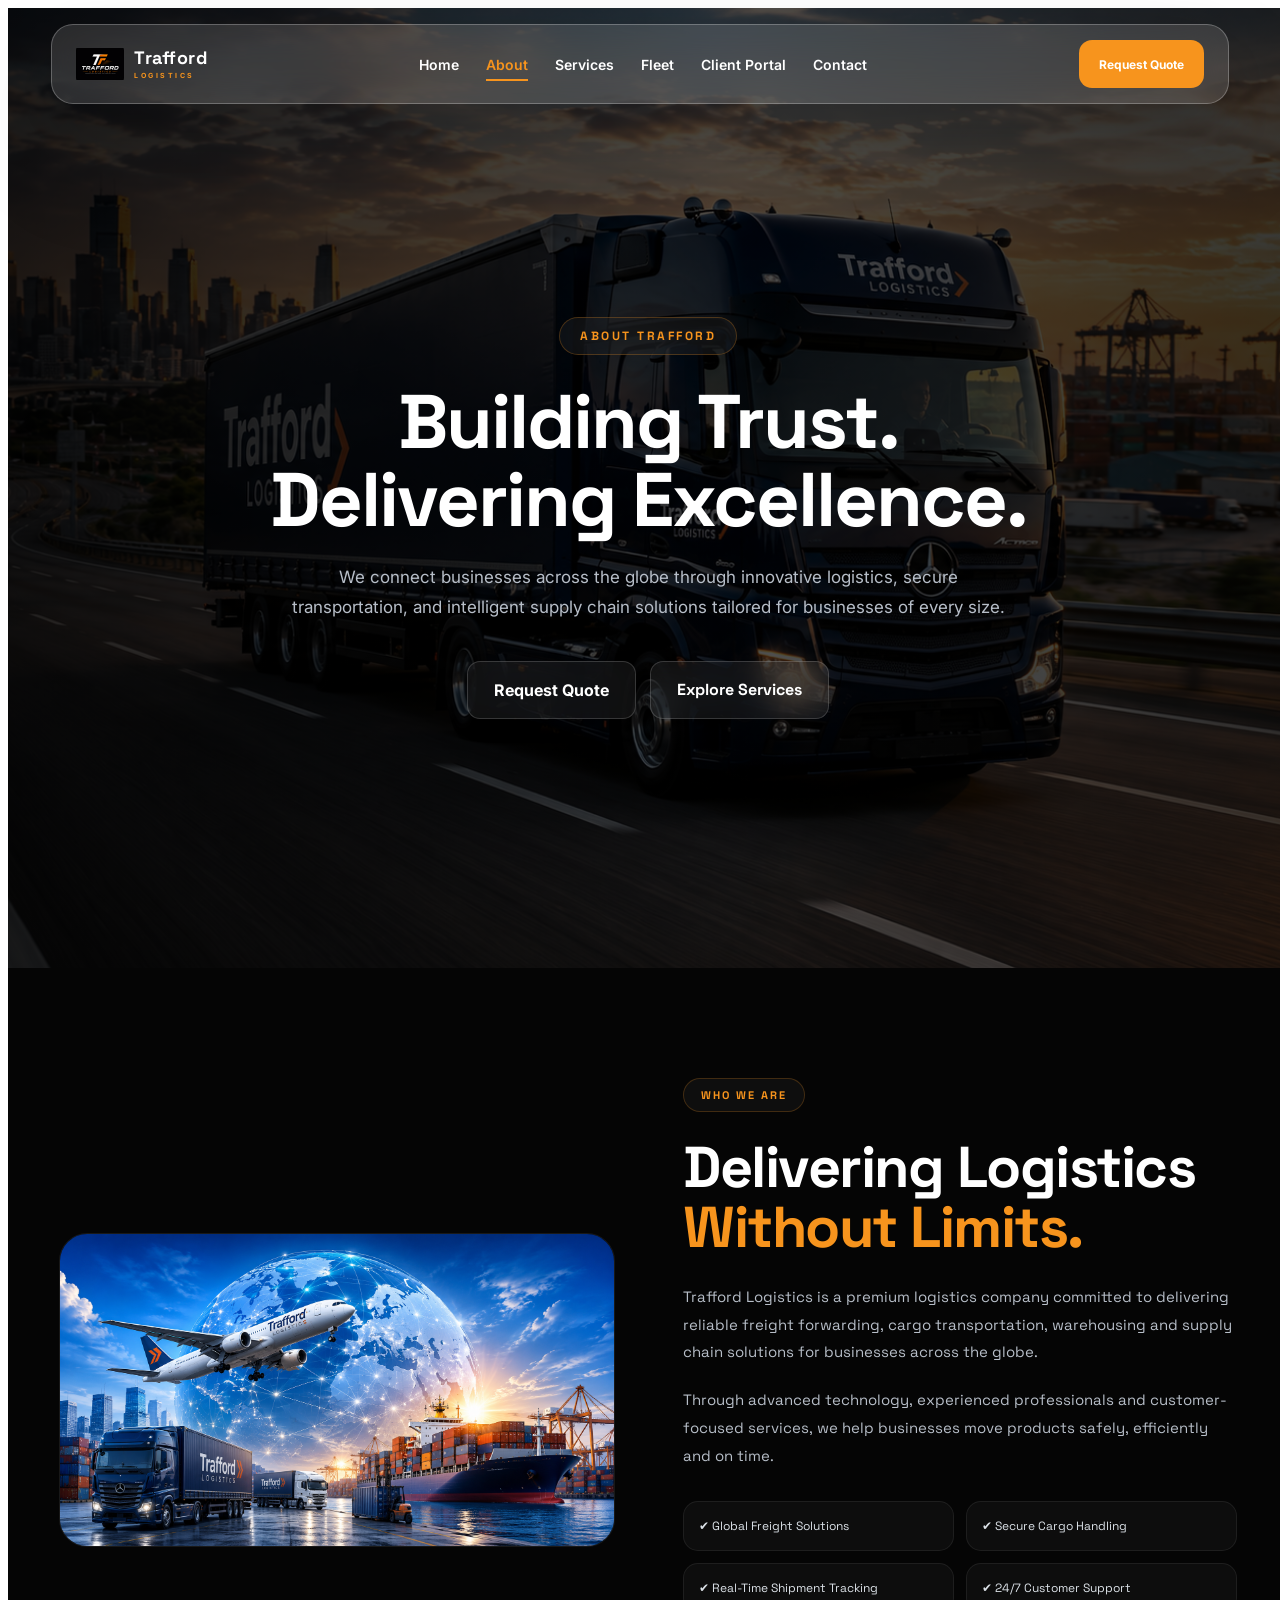
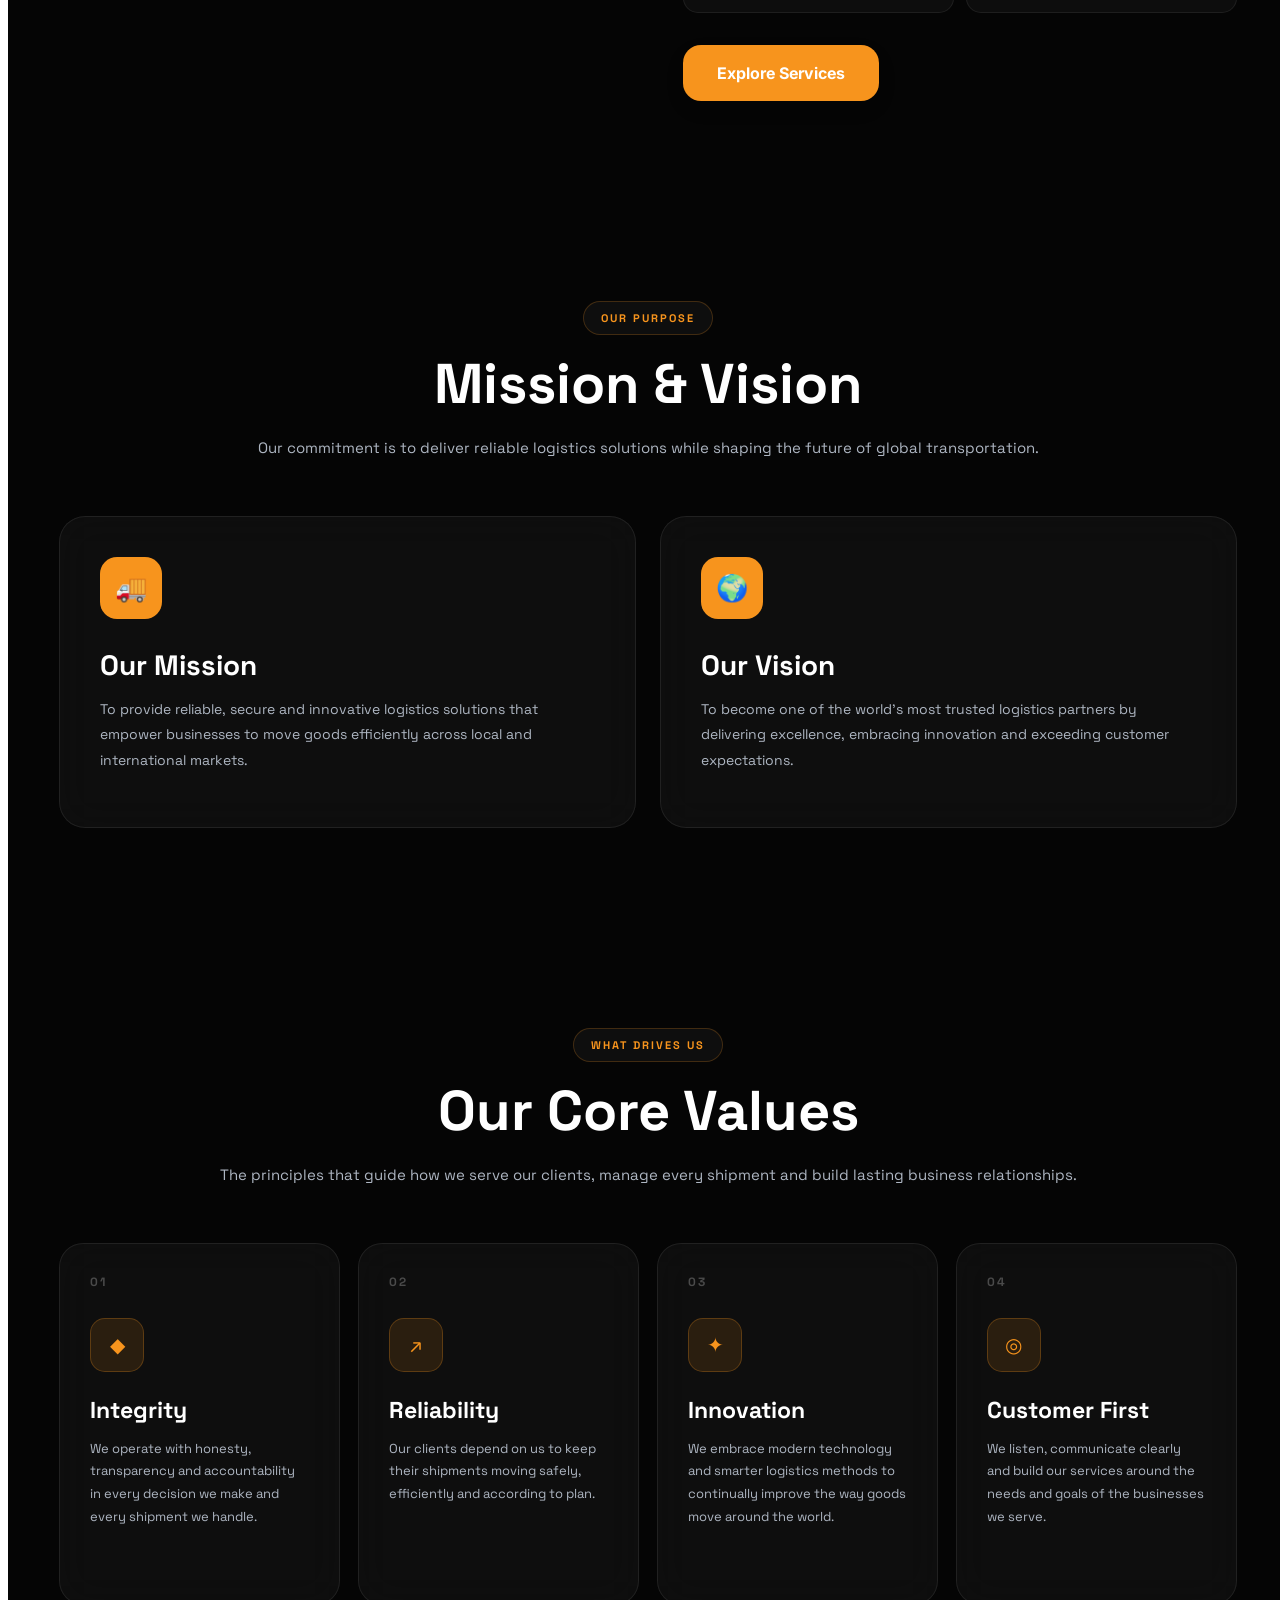
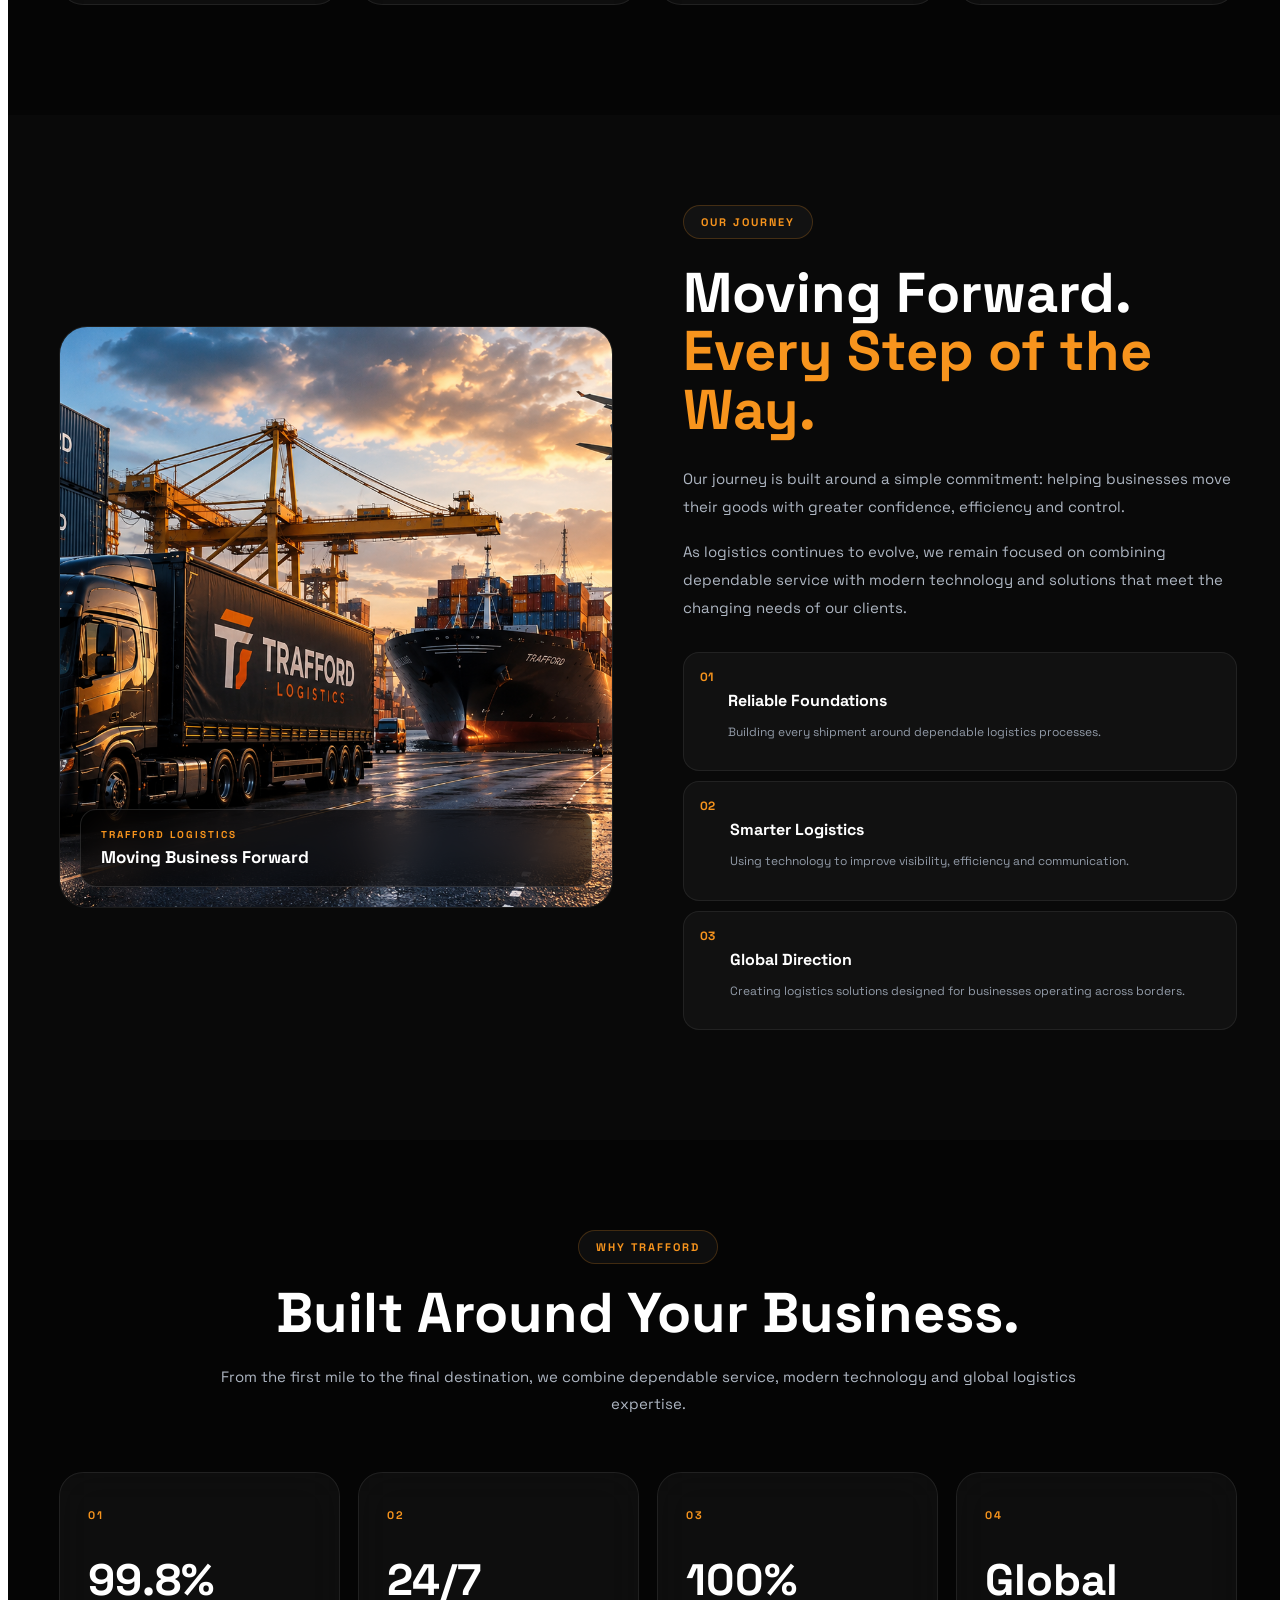
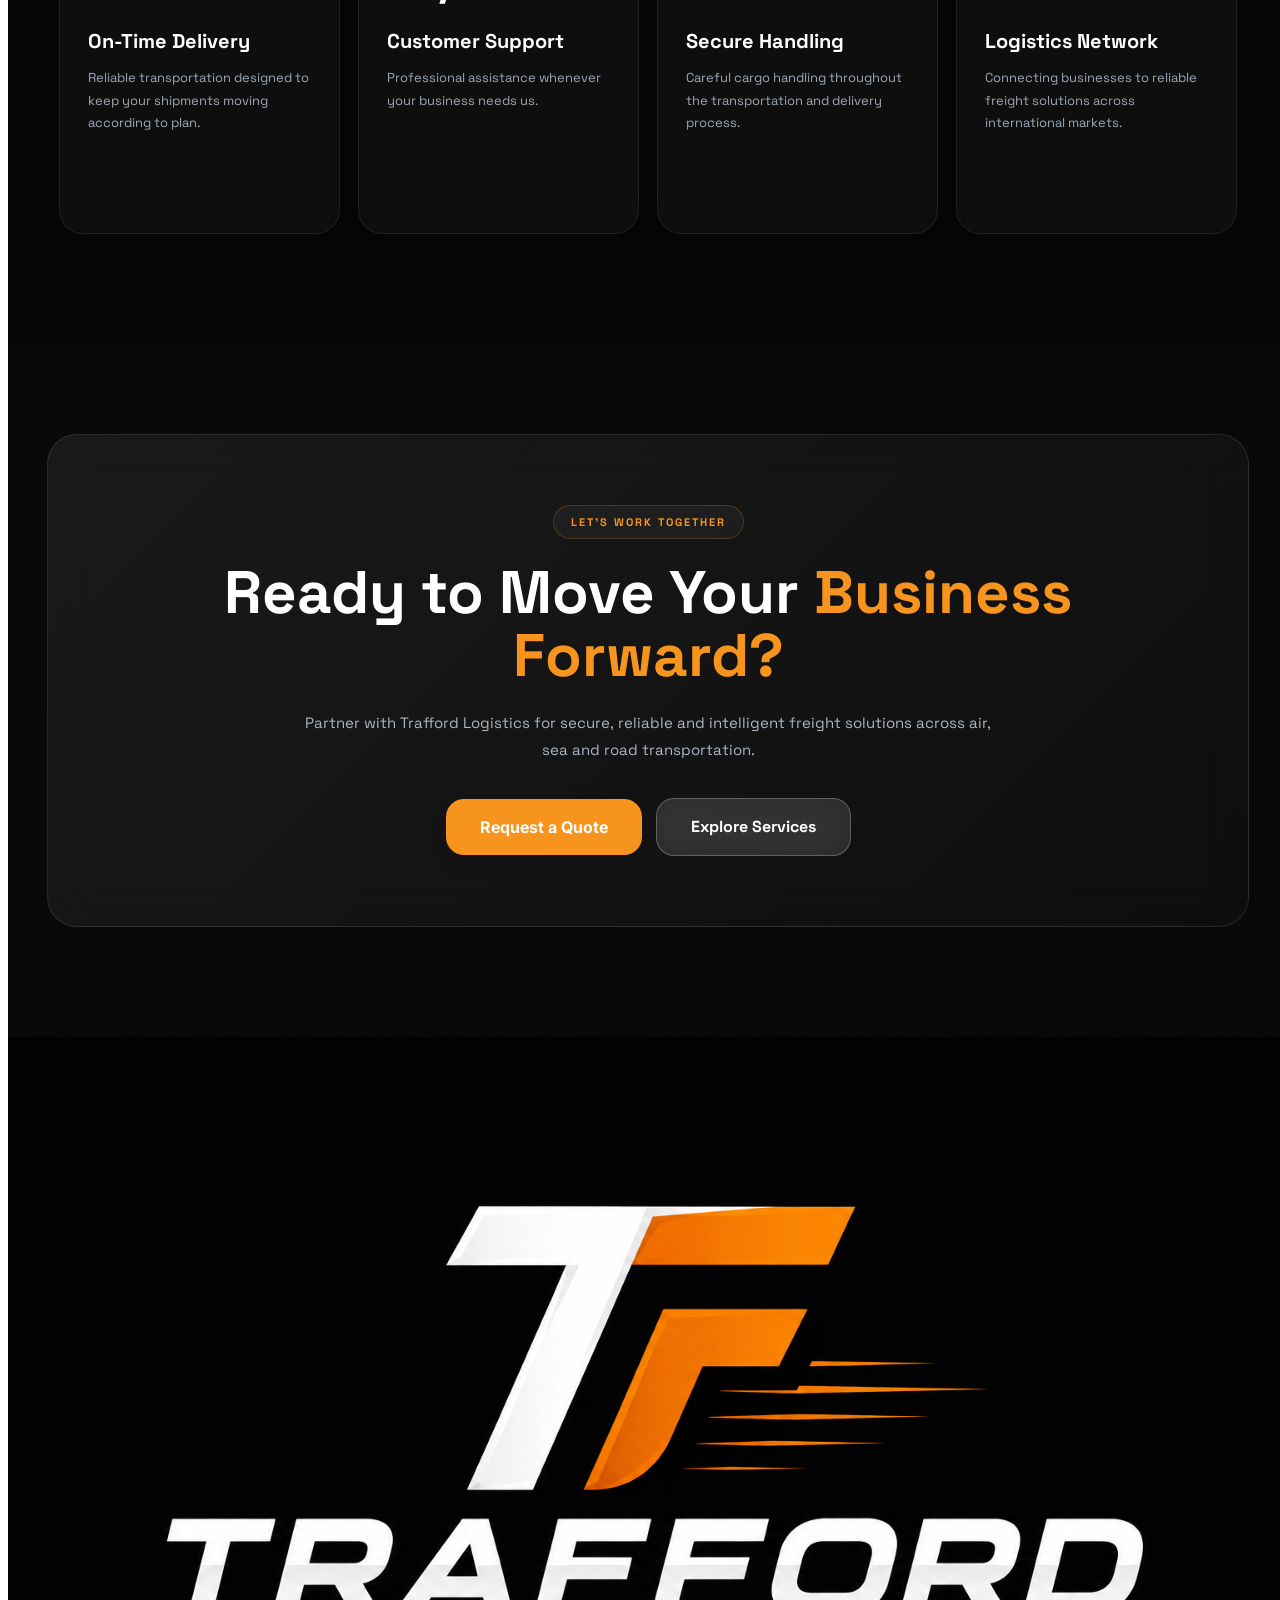
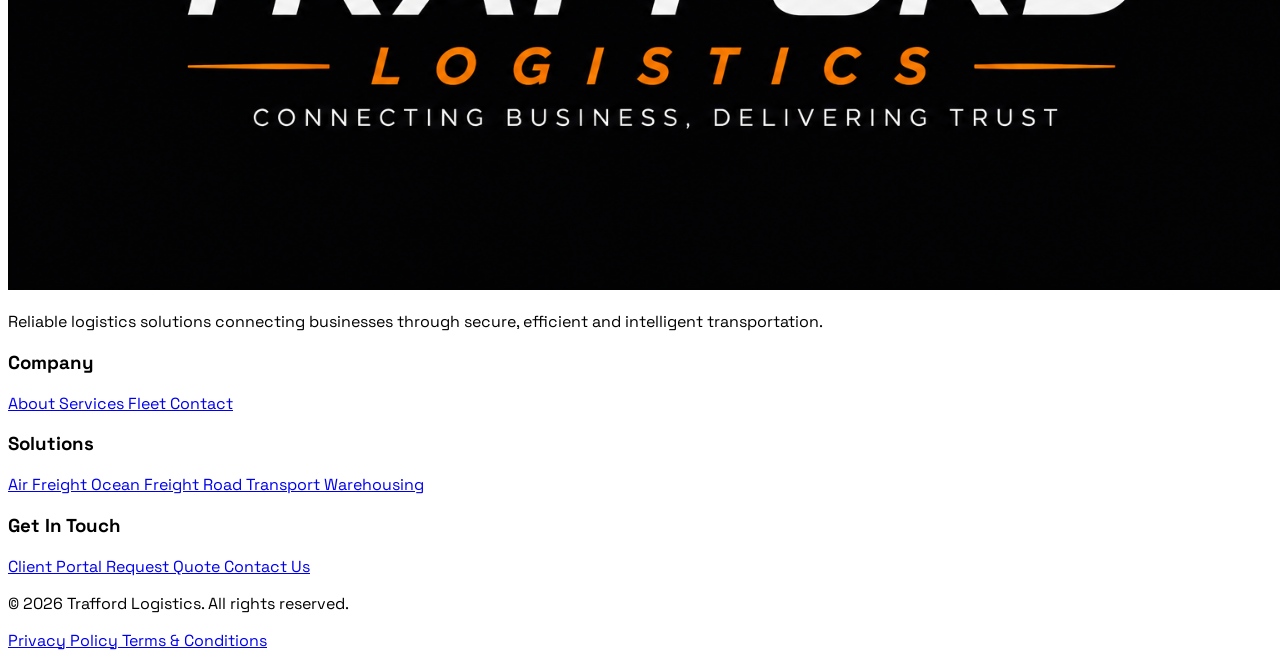
==== commit 45002106: "Fix About page layout and navigation" ====
--- a/about.html
+++ b/about.html
@@ -5,795 +5,971 @@
 
     <meta charset="UTF-8">
 
-    <meta name="viewport"
-          content="width=device-width, initial-scale=1.0">
-
-    <title>About Trafford Logistics</title>
-
-    <!-- Fonts -->
-
-    <link rel="preconnect"
-          href="https://fonts.googleapis.com">
-
-    <link rel="preconnect"
-          href="https://fonts.gstatic.com"
-          crossorigin>
-
-    <link href="https://fonts.googleapis.com/css2?family=Space+Grotesk:wght@400;500;600;700&family=Inter:wght@400;500;600;700&display=swap"
-          rel="stylesheet">
-
-    <!-- CSS -->
-
-    <link rel="stylesheet"
-          href="assets/css/style.css">
-
-    <link rel="stylesheet"
-          href="assets/css/hero.css">
-
-    <link rel="stylesheet"
-          href="assets/css/about.css">
-
-    <link rel="stylesheet"
-          href="assets/css/responsive.css">
+    <meta
+        name="viewport"
+        content="width=device-width, initial-scale=1.0"
+    >
+
+    <title>About | Trafford Logistics</title>
+
+    <meta
+        name="description"
+        content="Learn about Trafford Logistics, our mission, values, journey and commitment to reliable global logistics."
+    >
+
+    <!-- Google Fonts -->
+
+    <link rel="preconnect" href="https://fonts.googleapis.com">
+
+    <link
+        rel="preconnect"
+        href="https://fonts.gstatic.com"
+        crossorigin
+    >
+
+    <link
+        href="https://fonts.googleapis.com/css2?family=Space+Grotesk:wght@400;500;600;700;800&family=Inter:wght@400;500;600;700&display=swap"
+        rel="stylesheet"
+    >
+
+    <!-- Global CSS -->
+
+    <link
+        rel="stylesheet"
+        href="assets/css/style.css"
+    >
+
+    <!-- About Page CSS -->
+
+    <link
+        rel="stylesheet"
+        href="assets/css/about.css"
+    >
+
+    <!-- Responsive CSS -->
+
+    <link
+        rel="stylesheet"
+        href="assets/css/responsive.css"
+    >
 
 </head>
 
+
 <body>
 
-    <!-- Header -->
+    <!-- =====================================================
+         HEADER
+    ====================================================== -->
 
     <header class="header">
 
-        <!-- Use the same navbar from index.html -->
+        <nav class="navbar">
+
+            <!-- LOGO -->
+
+            <a
+                href="index.html"
+                class="logo"
+                aria-label="Trafford Logistics Home"
+            >
+
+                <div class="logo-icon">
+
+                    <img
+                        src="assets/images/trafford-logo.png"
+                        alt="Trafford Logistics"
+                    >
+
+                </div>
+
+                <div class="logo-text">
+
+                    <span>Trafford</span>
+
+                    <small>LOGISTICS</small>
+
+                </div>
+
+            </a>
+
+
+            <!-- NAVIGATION -->
+
+            <ul class="nav-links">
+
+                <li>
+                    <a href="index.html">
+                        Home
+                    </a>
+                </li>
+
+                <li>
+                    <a
+                        href="about.html"
+                        class="active"
+                    >
+                        About
+                    </a>
+                </li>
+
+                <li>
+                    <a href="service.html">
+                        Services
+                    </a>
+                </li>
+
+                <li>
+                    <a href="fleet.html">
+                        Fleet
+                    </a>
+                </li>
+
+                <li>
+                    <a href="client-portal.html">
+                        Client Portal
+                    </a>
+                </li>
+
+                <li>
+                    <a href="contact.html">
+                        Contact
+                    </a>
+                </li>
+
+            </ul>
+
+
+            <!-- NAV ACTION -->
+
+            <div class="nav-actions">
+
+                <a
+                    href="contact.html"
+                    class="quote-btn"
+                >
+                    Request Quote
+                </a>
+
+            </div>
+
+
+            <!-- MOBILE MENU -->
+
+            <button
+                class="menu-toggle"
+                id="menuToggle"
+                type="button"
+                aria-label="Open navigation"
+                aria-expanded="false"
+            >
+
+                <span class="bar"></span>
+
+                <span class="bar"></span>
+
+                <span class="bar"></span>
+
+            </button>
+
+        </nav>
 
     </header>
 
+
+    <!-- =====================================================
+         MAIN
+    ====================================================== -->
+
     <main>
 
-        <!-- ABOUT HERO -->
-<!--==================================
-ABOUT HERO
-===================================-->
-
-<section class="about-hero">
-
-    <div class="about-overlay"></div>
-
-    <img src="assets/images/file_00000000c92081f4ad6d486a5deef979 (2).png"
-         alt="About Trafford Logistics">
-
-    <div class="about-hero-content">
-
-        <span>
-
-            ABOUT TRAFFORD
-
-        </span>
-
-        <h1>
-
-            Building Trust.
-            <br>
-            Delivering Excellence.
-
-        </h1>
-
-        <p>
-
-            We connect businesses across the globe through
-            innovative logistics, secure transportation,
-            and intelligent supply chain solutions tailored
-            for businesses of every size.
-
-        </p>
-
-        <div class="hero-buttons">
-
-          <a
-    href="contact.html"
-    class="quote-btn">
-
-    Request Quote
-
-</a>
-           <a href="service.html">
-                        Services
-                    </a>
+
+        <!-- =================================================
+             ABOUT HERO
+        ================================================== -->
+
+        <section class="about-hero">
+
+            <div class="about-overlay"></div>
+
+            <img
+                src="assets/images/file_00000000c92081f4ad6d486a5deef979 (2).png"
+                alt="Trafford Logistics"
+            >
+
+            <div class="about-hero-content">
+
+                <span>
+                    ABOUT TRAFFORD
+                </span>
+
+                <h1>
+                    Building Trust.
+                    <br>
+                    Delivering Excellence.
+                </h1>
+
+                <p>
+                    We connect businesses across the globe through
+                    innovative logistics, secure transportation,
+                    and intelligent supply chain solutions tailored
+                    for businesses of every size.
+                </p>
+
+                <div class="hero-buttons">
+
+                    <a
+                        href="contact.html"
+                        class="btn-primary"
+                    >
+                        Request Quote
+                    </a>
+
+                    <a
+                        href="service.html"
+                        class="btn-secondary"
+                    >
+                        Explore Services
+                    </a>
+
+                </div>
+
+            </div>
+
+        </section>
+
+
+        <!-- =================================================
+             WHO WE ARE
+        ================================================== -->
+
+        <section class="who-we-are">
+
+            <div class="who-container">
+
+                <div class="who-image">
+
+                    <img
+                        src="assets/images/file_00000000d70481f49f071eb2d3acb97b (2).png"
+                        alt="Trafford Logistics operations"
+                    >
+
+                </div>
+
+
+                <div class="who-content">
+
+                    <span class="section-tag">
+                        WHO WE ARE
+                    </span>
+
+                    <h2>
+                        Delivering Logistics
+                        <span>Without Limits.</span>
+                    </h2>
+
+                    <p>
+                        Trafford Logistics is a premium logistics company
+                        committed to delivering reliable freight forwarding,
+                        cargo transportation, warehousing and supply chain
+                        solutions for businesses across the globe.
+                    </p>
+
+                    <p>
+                        Through advanced technology, experienced professionals
+                        and customer-focused services, we help businesses move
+                        products safely, efficiently and on time.
+                    </p>
+
+
+                    <div class="who-features">
+
+                        <div>
+                            ✔ Global Freight Solutions
+                        </div>
+
+                        <div>
+                            ✔ Secure Cargo Handling
+                        </div>
+
+                        <div>
+                            ✔ Real-Time Shipment Tracking
+                        </div>
+
+                        <div>
+                            ✔ 24/7 Customer Support
+                        </div>
+
+                    </div>
+
+
+                    <a
+                        href="service.html"
+                        class="btn-primary"
+                    >
+                        Explore Services
+                    </a>
+
+                </div>
+
+            </div>
+
+        </section>
+
+
+        <!-- =================================================
+             MISSION & VISION
+        ================================================== -->
+
+        <section class="mission-vision">
+
+            <div class="section-heading">
+
+                <span class="section-tag">
+                    OUR PURPOSE
+                </span>
+
+                <h2>
+                    Mission &amp; Vision
+                </h2>
+
+                <p>
+                    Our commitment is to deliver reliable logistics
+                    solutions while shaping the future of global
+                    transportation.
+                </p>
+
+            </div>
+
+
+            <div class="mission-grid">
+
+                <!-- MISSION -->
+
+                <div class="mission-card">
+
+                    <div class="mission-icon">
+                        🚚
+                    </div>
+
+                    <h3>
+                        Our Mission
+                    </h3>
+
+                    <p>
+                        To provide reliable, secure and innovative
+                        logistics solutions that empower businesses
+                        to move goods efficiently across local and
+                        international markets.
+                    </p>
+
+                </div>
+
+
+                <!-- VISION -->
+
+                <div class="mission-card">
+
+                    <div class="mission-icon">
+                        🌍
+                    </div>
+
+                    <h3>
+                        Our Vision
+                    </h3>
+
+                    <p>
+                        To become one of the world's most trusted
+                        logistics partners by delivering excellence,
+                        embracing innovation and exceeding customer
+                        expectations.
+                    </p>
+
+                </div>
+
+            </div>
+
+        </section>
+
+
+        <!-- =================================================
+             CORE VALUES
+        ================================================== -->
+
+        <section class="core-values">
+
+            <div class="section-heading">
+
+                <span class="section-tag">
+                    WHAT DRIVES US
+                </span>
+
+                <h2>
+                    Our Core Values
+                </h2>
+
+                <p>
+                    The principles that guide how we serve our
+                    clients, manage every shipment and build
+                    lasting business relationships.
+                </p>
+
+            </div>
+
+
+            <div class="values-grid">
+
+                <!-- VALUE 1 -->
+
+                <div class="value-card">
+
+                    <div class="value-number">
+                        01
+                    </div>
+
+                    <div class="value-icon">
+                        ◆
+                    </div>
+
+                    <h3>
+                        Integrity
+                    </h3>
+
+                    <p>
+                        We operate with honesty, transparency and
+                        accountability in every decision we make
+                        and every shipment we handle.
+                    </p>
+
+                </div>
+
+
+                <!-- VALUE 2 -->
+
+                <div class="value-card">
+
+                    <div class="value-number">
+                        02
+                    </div>
+
+                    <div class="value-icon">
+                        ↗
+                    </div>
+
+                    <h3>
+                        Reliability
+                    </h3>
+
+                    <p>
+                        Our clients depend on us to keep their
+                        shipments moving safely, efficiently and
+                        according to plan.
+                    </p>
+
+                </div>
+
+
+                <!-- VALUE 3 -->
+
+                <div class="value-card">
+
+                    <div class="value-number">
+                        03
+                    </div>
+
+                    <div class="value-icon">
+                        ✦
+                    </div>
+
+                    <h3>
+                        Innovation
+                    </h3>
+
+                    <p>
+                        We embrace modern technology and smarter
+                        logistics methods to continually improve
+                        the way goods move around the world.
+                    </p>
+
+                </div>
+
+
+                <!-- VALUE 4 -->
+
+                <div class="value-card">
+
+                    <div class="value-number">
+                        04
+                    </div>
+
+                    <div class="value-icon">
+                        ◎
+                    </div>
+
+                    <h3>
+                        Customer First
+                    </h3>
+
+                    <p>
+                        We listen, communicate clearly and build
+                        our services around the needs and goals
+                        of the businesses we serve.
+                    </p>
+
+                </div>
+
+            </div>
+
+        </section>
+
+
+        <!-- =================================================
+             OUR JOURNEY
+        ================================================== -->
+
+        <section class="our-journey">
+
+            <div class="journey-container">
+
+                <!-- IMAGE -->
+
+                <div class="journey-image">
+
+                    <img
+                        src="assets/images/our-journey.png"
+                        alt="Trafford Logistics journey"
+                    >
+
+                    <div class="journey-image-label">
+
+                        <span>
+                            TRAFFORD LOGISTICS
+                        </span>
+
+                        <strong>
+                            Moving Business Forward
+                        </strong>
+
+                    </div>
+
+                </div>
+
+
+                <!-- CONTENT -->
+
+                <div class="journey-content">
+
+                    <span class="section-tag">
+                        OUR JOURNEY
+                    </span>
+
+                    <h2>
+                        Moving Forward.
+                        <span>
+                            Every Step of the Way.
+                        </span>
+                    </h2>
+
+                    <p>
+                        Our journey is built around a simple commitment:
+                        helping businesses move their goods with greater
+                        confidence, efficiency and control.
+                    </p>
+
+                    <p>
+                        As logistics continues to evolve, we remain focused
+                        on combining dependable service with modern
+                        technology and solutions that meet the changing
+                        needs of our clients.
+                    </p>
+
+
+                    <div class="journey-points">
+
+                        <div class="journey-point">
+
+                            <span>
+                                01
+                            </span>
+
+                            <div>
+
+                                <h4>
+                                    Reliable Foundations
+                                </h4>
+
+                                <p>
+                                    Building every shipment around
+                                    dependable logistics processes.
+                                </p>
+
+                            </div>
+
+                        </div>
+
+
+                        <div class="journey-point">
+
+                            <span>
+                                02
+                            </span>
+
+                            <div>
+
+                                <h4>
+                                    Smarter Logistics
+                                </h4>
+
+                                <p>
+                                    Using technology to improve visibility,
+                                    efficiency and communication.
+                                </p>
+
+                            </div>
+
+                        </div>
+
+
+                        <div class="journey-point">
+
+                            <span>
+                                03
+                            </span>
+
+                            <div>
+
+                                <h4>
+                                    Global Direction
+                                </h4>
+
+                                <p>
+                                    Creating logistics solutions designed
+                                    for businesses operating across borders.
+                                </p>
+
+                            </div>
+
+                        </div>
+
+                    </div>
+
+                </div>
+
+            </div>
+
+        </section>
+
+
+        <!-- =================================================
+             WHY TRAFFORD
+        ================================================== -->
+
+        <section class="about-why">
+
+            <div class="section-heading">
+
+                <span class="section-tag">
+                    WHY TRAFFORD
+                </span>
+
+                <h2>
+                    Built Around Your Business.
+                </h2>
+
+                <p>
+                    From the first mile to the final destination,
+                    we combine dependable service, modern technology
+                    and global logistics expertise.
+                </p>
+
+            </div>
+
+
+            <div class="about-stats-grid">
+
+
+                <div class="about-stat-card">
+
+                    <span class="about-stat-number">
+                        01
+                    </span>
+
+                    <strong>
+                        99.8%
+                    </strong>
+
+                    <h3>
+                        On-Time Delivery
+                    </h3>
+
+                    <p>
+                        Reliable transportation designed to keep
+                        your shipments moving according to plan.
+                    </p>
+
+                </div>
+
+
+                <div class="about-stat-card">
+
+                    <span class="about-stat-number">
+                        02
+                    </span>
+
+                    <strong>
+                        24/7
+                    </strong>
+
+                    <h3>
+                        Customer Support
+                    </h3>
+
+                    <p>
+                        Professional assistance whenever your
+                        business needs us.
+                    </p>
+
+                </div>
+
+
+                <div class="about-stat-card">
+
+                    <span class="about-stat-number">
+                        03
+                    </span>
+
+                    <strong>
+                        100%
+                    </strong>
+
+                    <h3>
+                        Secure Handling
+                    </h3>
+
+                    <p>
+                        Careful cargo handling throughout the
+                        transportation and delivery process.
+                    </p>
+
+                </div>
+
+
+                <div class="about-stat-card">
+
+                    <span class="about-stat-number">
+                        04
+                    </span>
+
+                    <strong>
+                        Global
+                    </strong>
+
+                    <h3>
+                        Logistics Network
+                    </h3>
+
+                    <p>
+                        Connecting businesses to reliable freight
+                        solutions across international markets.
+                    </p>
+
+                </div>
+
+            </div>
+
+        </section>
+
+
+        <!-- =================================================
+             FINAL CTA
+        ================================================== -->
+
+        <section class="about-cta">
+
+            <div class="about-cta-content">
+
+                <span class="section-tag">
+                    LET'S WORK TOGETHER
+                </span>
+
+                <h2>
+                    Ready to Move Your
+                    <span>Business Forward?</span>
+                </h2>
+
+                <p>
+                    Partner with Trafford Logistics for secure,
+                    reliable and intelligent freight solutions
+                    across air, sea and road transportation.
+                </p>
+
+
+                <div class="about-cta-buttons">
+
+                    <a
+                        href="contact.html"
+                        class="btn-primary"
+                    >
+                        Request a Quote
+                    </a>
+
+                    <a
+                        href="service.html"
+                        class="btn-secondary"
+                    >
+                        Explore Services
+                    </a>
+
+                </div>
+
+            </div>
+
+        </section>
+
+    </main>
+
+
+    <!-- =====================================================
+         FOOTER
+    ====================================================== -->
+
+    <footer class="site-footer">
+
+        <div class="footer-container">
+
+
+            <!-- BRAND -->
+
+            <div class="footer-brand">
+
+                <a
+                    href="index.html"
+                    class="footer-logo"
+                >
+
+                    <img
+                        src="assets/images/trafford-logo.png"
+                        alt="Trafford Logistics"
+                    >
+
+                </a>
+
+                <p>
+                    Reliable logistics solutions connecting
+                    businesses through secure, efficient and
+                    intelligent transportation.
+                </p>
+
+            </div>
+
+
+            <!-- COMPANY -->
+
+            <div class="footer-column">
+
+                <h3>
+                    Company
+                </h3>
+
+                <a href="about.html">
+                    About
+                </a>
+
+                <a href="service.html">
+                    Services
+                </a>
+
+                <a href="fleet.html">
+                    Fleet
+                </a>
+
+                <a href="contact.html">
+                    Contact
+                </a>
+
+            </div>
+
+
+            <!-- SOLUTIONS -->
+
+            <div class="footer-column">
+
+                <h3>
+                    Solutions
+                </h3>
+
+                <a href="service.html">
+                    Air Freight
+                </a>
+
+                <a href="service.html">
+                    Ocean Freight
+                </a>
+
+                <a href="service.html">
+                    Road Transport
+                </a>
+
+                <a href="service.html">
+                    Warehousing
+                </a>
+
+            </div>
+
+
+            <!-- CONTACT -->
+
+            <div class="footer-column">
+
+                <h3>
+                    Get In Touch
+                </h3>
+
+                <a href="client-portal.html">
+                    Client Portal
+                </a>
+
+                <a
+                    href="contact.html"
+                    class="quote-btn"
+                >
+                    Request Quote
+                </a>
+
+                <a href="contact.html">
+                    Contact Us
+                </a>
+
+            </div>
 
         </div>
 
-    </div>
-
-</section>
-        <section class="about-hero">
-
-        </section>
-
-        <!-- WHO WE ARE -->
-<!--==================================
-WHO WE ARE
-===================================-->
-
-<section class="who-we-are">
-
-    <div class="who-container">
-
-        <div class="who-image">
-
-            <img src="assets/images/file_00000000d70481f49f071eb2d3acb97b (2).png"
-                 alt="Trafford Logistics">
+
+        <div class="footer-bottom">
+
+            <p>
+                © 2026 Trafford Logistics. All rights reserved.
+            </p>
+
+            <div class="footer-bottom-links">
+
+                <a href="#">
+                    Privacy Policy
+                </a>
+
+                <a href="#">
+                    Terms &amp; Conditions
+                </a>
+
+            </div>
 
         </div>
 
-        <div class="who-content">
-
-            <span class="section-tag">
-
-                WHO WE ARE
-
-            </span>
-
-            <h2>
-
-                Delivering Logistics
-
-                <span>Without Limits.</span>
-
-            </h2>
-
-            <p>
-
-                Trafford Logistics is a premium logistics company
-                committed to delivering reliable freight forwarding,
-                cargo transportation, warehousing and supply chain
-                solutions for businesses across the globe.
-
-            </p>
-
-            <p>
-
-                Through advanced technology, experienced professionals
-                and customer-focused services, we help businesses move
-                products safely, efficiently and on time.
-
-            </p>
-
-            <div class="who-features">
-
-                <div>✔ Global Freight Solutions</div>
-
-                <div>✔ Secure Cargo Handling</div>
-
-                <div>✔ Real-Time Shipment Tracking</div>
-
-                <div>✔ 24/7 Customer Support</div>
-
-            </div>
-
-            <a href="#"
-
-               class="btn-primary">
-
-                Learn More
-
-            </a>
-
-        </div>
-
-    </div>
-
-</section>
-        <section class="who-we-are">
-
-        </section>
-
-        <!-- MISSION & VISION -->
-<!--==================================
-MISSION & VISION
-===================================-->
-
-<section class="mission-vision">
-
-    <div class="section-heading">
-
-        <span class="section-tag">
-
-            OUR PURPOSE
-
-        </span>
-
-        <h2>
-
-            Mission & Vision
-
-        </h2>
-
-        <p>
-
-            Our commitment is to deliver reliable logistics
-            solutions while shaping the future of global
-            transportation.
-
-        </p>
-
-    </div>
-
-    <div class="mission-grid">
-
-        <!-- Mission -->
-
-        <div class="mission-card">
-
-            <div class="mission-icon">
-
-                🚚
-
-            </div>
-
-            <h3>
-
-                Our Mission
-
-            </h3>
-
-            <p>
-
-                To provide reliable, secure and innovative
-                logistics solutions that empower businesses
-                to move goods efficiently across local and
-                international markets.
-
-            </p>
-
-        </div>
-
-        <!-- Vision -->
-
-        <div class="mission-card">
-
-            <div class="mission-icon">
-
-                🌍
-
-            </div>
-
-            <h3>
-
-                Our Vision
-
-            </h3>
-
-            <p>
-
-                To become one of the world's most trusted
-                logistics partners by delivering excellence,
-                embracing innovation and exceeding customer
-                expectations.
-
-            </p>
-
-        </div>
-
-    </div>
-
-</section>
-        <section class="mission-vision">
-
-        </section>
-
-        <!-- CORE VALUES -->
-<!--==================================
-CORE VALUES
-===================================-->
-
-<section class="core-values">
-
-    <div class="section-heading">
-
-        <span class="section-tag">
-            WHAT DRIVES US
-        </span>
-
-        <h2>
-            Our Core Values
-        </h2>
-
-        <p>
-            The principles that guide how we serve our
-            clients, manage every shipment and build
-            lasting business relationships.
-        </p>
-
-    </div>
-
-    <div class="values-grid">
-
-        <!-- Value 1 -->
-
-        <div class="value-card">
-
-            <div class="value-number">
-                01
-            </div>
-
-            <div class="value-icon">
-                ◆
-            </div>
-
-            <h3>
-                Integrity
-            </h3>
-
-            <p>
-                We operate with honesty, transparency and
-                accountability in every decision we make
-                and every shipment we handle.
-            </p>
-
-        </div>
-
-        <!-- Value 2 -->
-
-        <div class="value-card">
-
-            <div class="value-number">
-                02
-            </div>
-
-            <div class="value-icon">
-                ↗
-            </div>
-
-            <h3>
-                Reliability
-            </h3>
-
-            <p>
-                Our clients depend on us to keep their
-                shipments moving safely, efficiently and
-                according to plan.
-            </p>
-
-        </div>
-
-        <!-- Value 3 -->
-
-        <div class="value-card">
-
-            <div class="value-number">
-                03
-            </div>
-
-            <div class="value-icon">
-                ✦
-            </div>
-
-            <h3>
-                Innovation
-            </h3>
-
-            <p>
-                We embrace modern technology and smarter
-                logistics methods to continually improve
-                the way goods move around the world.
-            </p>
-
-        </div>
-
-        <!-- Value 4 -->
-
-        <div class="value-card">
-
-            <div class="value-number">
-                04
-            </div>
-
-            <div class="value-icon">
-                ◎
-            </div>
-
-            <h3>
-                Customer First
-            </h3>
-
-            <p>
-                We listen, communicate clearly and build
-                our services around the needs and goals
-                of the businesses we serve.
-            </p>
-
-        </div>
-
-    </div>
-
-</section>
-        <section class="core-values">
-
-        </section>
-
-        <!-- OUR JOURNEY -->
-<!--==================================
-OUR JOURNEY
-===================================-->
-<!--==================================
-OUR JOURNEY
-===================================-->
-
-<section class="our-journey">
-
-    <div class="journey-container">
-
-        <!-- Image -->
-
-        <div class="journey-image">
-
-           <img src="assets/images/our-journey.png"
-     alt="Trafford Logistics">
-
-            <div class="journey-image-label">
-
-                <span>TRAFFORD LOGISTICS</span>
-
-                <strong>Moving Business Forward</strong>
-
-            </div>
-
-        </div>
-
-
-        <!-- Content -->
-
-        <div class="journey-content">
-
-            <span class="section-tag">
-
-                OUR JOURNEY
-
-            </span>
-
-            <h2>
-
-                Moving Forward.
-
-                <span>Every Step of the Way.</span>
-
-            </h2>
-
-            <p>
-
-                Our journey is built around a simple commitment:
-                helping businesses move their goods with greater
-                confidence, efficiency and control.
-
-            </p>
-
-            <p>
-
-                As logistics continues to evolve, we remain focused
-                on combining dependable service with modern
-                technology and solutions that meet the changing
-                needs of our clients.
-
-            </p>
-
-            <div class="journey-points">
-
-                <div class="journey-point">
-
-                    <span>01</span>
-
-                    <div>
-
-                        <h4>Reliable Foundations</h4>
-
-                        <p>
-                            Building every shipment around
-                            dependable logistics processes.
-                        </p>
-
-                    </div>
-
-                </div>
-
-                <div class="journey-point">
-
-                    <span>02</span>
-
-                    <div>
-
-                        <h4>Smarter Logistics</h4>
-
-                        <p>
-                            Using technology to improve visibility,
-                            efficiency and communication.
-                        </p>
-
-                    </div>
-
-                </div>
-
-                <div class="journey-point">
-
-                    <span>03</span>
-
-                    <div>
-
-                        <h4>Global Direction</h4>
-
-                        <p>
-                            Creating logistics solutions designed
-                            for businesses operating across borders.
-                        </p>
-
-                    </div>
-
-                </div>
-
-            </div>
-
-        </div>
-
-    </div>
-
-</section>
-
-        <!-- WHY CHOOSE TRAFFORD -->
-<!--==================================
-WHY CHOOSE TRAFFORD
-===================================-->
-
-<section class="about-why">
-
-    <div class="section-heading">
-
-        <span class="section-tag">
-            WHY TRAFFORD
-        </span>
-
-        <h2>
-            Built Around Your Business.
-        </h2>
-
-        <p>
-            From the first mile to the final destination,
-            we combine dependable service, modern technology
-            and global logistics expertise.
-        </p>
-
-    </div>
-
-    <div class="about-stats-grid">
-
-        <div class="about-stat-card">
-
-            <span class="about-stat-number">01</span>
-
-            <strong>99.8%</strong>
-
-            <h3>On-Time Delivery</h3>
-
-            <p>
-                Reliable transportation designed to keep
-                your shipments moving according to plan.
-            </p>
-
-        </div>
-
-
-        <div class="about-stat-card">
-
-            <span class="about-stat-number">02</span>
-
-            <strong>24/7</strong>
-
-            <h3>Customer Support</h3>
-
-            <p>
-                Professional assistance whenever your
-                business needs us.
-            </p>
-
-        </div>
-
-
-        <div class="about-stat-card">
-
-            <span class="about-stat-number">03</span>
-
-            <strong>100%</strong>
-
-            <h3>Secure Handling</h3>
-
-            <p>
-                Careful cargo handling throughout the
-                transportation and delivery process.
-            </p>
-
-        </div>
-
-
-        <div class="about-stat-card">
-
-            <span class="about-stat-number">04</span>
-
-            <strong>Global</strong>
-
-            <h3>Logistics Network</h3>
-
-            <p>
-                Connecting businesses to reliable freight
-                solutions across international markets.
-            </p>
-
-        </div>
-
-    </div>
-
-</section>
-        <section class="about-stats">
-
-        </section>
-
-        <!-- CTA -->
-<!--==================================
-CTA
-===================================-->
-
-<section class="about-cta">
-
-    <div class="about-cta-content">
-
-        <span class="section-tag">
-            LET'S WORK TOGETHER
-        </span>
-
-        <h2>
-            Ready to Move Your
-            <span>Business Forward?</span>
-        </h2>
-
-        <p>
-            Partner with Trafford Logistics for reliable,
-            secure and intelligent freight solutions designed
-            to keep your business moving.
-        </p>
-
-        <div class="about-cta-buttons">
-
-            <a href="contact.html" class="btn-primary">
-                Request a Quote
-            </a>
-
-            <a href="service.html" class="btn-glass">
-                Explore Services
-            </a>
-
-        </div>
-
-    </div>
-
-</section>
-        <section class="cta-section">
-
-        </section>
-
-    </main>
-
-    <!-- Footer -->
-<!--==================================
-FOOTER
-===================================-->
-
-<footer class="site-footer">
-
-    <div class="footer-container">
-
-        <!-- Brand -->
-
-        <div class="footer-brand">
-
-            <a href="index.html" class="footer-logo">
-
-               <img
-    src="assets/images/trafford-logo.png"
-    alt="Trafford Logistics"
->
-
-            </a>
-
-            <p>
-                Reliable logistics solutions connecting
-                businesses through secure, efficient and
-                intelligent transportation.
-            </p>
-
-        </div>
-
-
-        <!-- Company -->
-
-        <div class="footer-column">
-
-            <h3>Company</h3>
-
-            <a href="about.html">About</a>
-
-            <a href="service.html">Services</a>
-
-            <a href="fleet.html">Fleet</a>
-
-            <a href="contact.html">Contact</a>
-
-        </div>
-
-
-        <!-- Solutions -->
-
-        <div class="footer-column">
-
-            <h3>Solutions</h3>
-
-            <a href="service.html">Air Freight</a>
-
-            <a href="service.html">Ocean Freight</a>
-
-            <a href="service.html">Road Transport</a>
-
-            <a href="service.html">Warehousing</a>
-
-        </div>
-
-
-        <!-- Contact -->
-
-        <div class="footer-column">
-
-            <h3>Get In Touch</h3>
-
-            <a href="tracking.html">
-                Track Shipment
-            </a>
-
-          <a
-    href="contact.html"
-    class="quote-btn">
-
-    Request Quote
-
-</a>
-
-            <a href="contact.html">
-                Contact Us
-            </a>
-
-        </div>
-
-    </div>
-
-
-    <!-- Bottom -->
-
-    <div class="footer-bottom">
-
-        <p>
-            © 2026 Trafford Logistics. All rights reserved.
-        </p>
-
-        <div class="footer-bottom-links">
-
-            <a href="#">Privacy Policy</a>
-
-            <a href="#">Terms & Conditions</a>
-
-        </div>
-
-    </div>
-
-</footer>
-    <footer class="footer">
-
     </footer>
 
+
+    <!-- JAVASCRIPT -->
+
     <script src="assets/js/script.js"></script>
 
 </body>
--- a/assets/css/about.css
+++ b/assets/css/about.css
@@ -1,909 +1,763 @@
-/*==================================
-ABOUT HERO
-===================================*/
-
-.about-hero{
-
-    position:relative;
-
-  .about-hero{
-
-    min-height:70vh;
-
-    padding:120px 20px 80px;
-
-}
-
-    display:flex;
-
-    align-items:center;
-
-    justify-content:center;
-
-    overflow:hidden;
-
-    background:#050505;
-
-}
-
-.about-hero img{
-
-    position:absolute;
-
-    inset:0;
-
-    width:100%;
-
-    height:100%;
-
-    object-fit:cover;
-
-}
-
-.about-overlay{
-
-    position:absolute;
-
-    inset:0;
+/* =========================================================
+   TRAFFORD LOGISTICS
+   ABOUT PAGE
+   ========================================================= */
+
+.about-hero {
+    position: relative;
+    min-height: 720px;
+
+    display: flex;
+    align-items: center;
+    justify-content: center;
+
+    padding: 150px 20px 90px;
+
+    overflow: hidden;
+
+    background: #050505;
+}
+
+.about-hero > img {
+    position: absolute;
+    inset: 0;
+
+    width: 100%;
+    height: 100%;
+
+    object-fit: cover;
+
+    z-index: 0;
+}
+
+.about-overlay {
+    position: absolute;
+    inset: 0;
 
     background:
-    linear-gradient(
-        rgba(0,0,0,.78),
-        rgba(0,0,0,.82)
-    );
-
-}
-
-.about-hero-content{
-
-    position:relative;
-
-    z-index:2;
-
-    text-align:center;
-
-    max-width:900px;
-
-    padding:20px;
-.about-hero-content{
-
-    position:relative;
-
-    top:-30px;
-
-}
-
-}
-
-.about-hero-content span{
-
-    display:inline-block;
-
-    padding:10px 20px;
-
-    background:rgba(255,255,255,.05);
-
-    border:1px solid rgba(255,255,255,.08);
-
-    backdrop-filter:blur(20px);
-
-    border-radius:40px;
-
-    color:#F7941D;
-
-    font-size:13px;
-
-    letter-spacing:2px;
-
-    font-weight:700;
-
-}
-
-.about-hero-content h1{
-
-    margin:30px 0 20px;
-
-    color:#fff;
-
-    font-size:72px;
-
-    line-height:1.1;
-
-}
-
-.about-hero-content p{
-
-    max-width:700px;
-
-    margin:auto;
-
-    color:#B7BEC8;
-
-    font-size:19px;
-
-    line-height:1.9;
-
-    margin-bottom:45px;
-
-}
-
-.about-hero .hero-buttons{
-
-    display:flex;
-
-    justify-content:center;
-
-    gap:20px;
-
-    flex-wrap:wrap;
-
-}
-/*==================================
-WHO WE ARE
-===================================*/
-
-.who-we-are{
-
-    padding:120px 0;
-
-    background:#050505;
-
-}
-
-.who-container{
-
-    width:min(1400px,92%);
-
-    margin:auto;
-
-    display:grid;
-
-    grid-template-columns:1fr 1fr;
-
-    gap:70px;
-
-    align-items:center;
-
-}
-
-.who-image img{
-
-    width:100%;
-
-    border-radius:28px;
-
-    display:block;
-
-    box-shadow:0 30px 70px rgba(0,0,0,.45);
-
-}
-
-.who-content{
-
-    color:#fff;
-
-}
-
-.section-tag{
-
-    display:inline-block;
-
-    padding:10px 20px;
-
-    border-radius:40px;
-
-    background:rgba(255,255,255,.05);
-
-    border:1px solid rgba(255,255,255,.08);
-
-    color:#F7941D;
-
-    font-size:13px;
-
-    font-weight:700;
-
-    letter-spacing:2px;
-
-}
-
-.who-content h2{
-
-    font-size:56px;
-
-    margin:30px 0;
-
-    line-height:1.1;
-
-}
-
-.who-content h2 span{
-
-    color:#F7941D;
-
-}
-
-.who-content p{
-
-    color:#B7BEC8;
-
-    line-height:1.9;
-
-    margin-bottom:25px;
-
-    font-size:17px;
-
-}
-
-.who-features{
-
-    display:grid;
-
-    grid-template-columns:1fr 1fr;
-
-    gap:18px;
-
-    margin:40px 0;
-
-}
-
-.who-features div{
-
-    padding:18px;
-
-    border-radius:18px;
-
-    background:rgba(255,255,255,.05);
-
-    border:1px solid rgba(255,255,255,.08);
-
-    backdrop-filter:blur(20px);
-
-    transition:.35s;
-
-}
-
-.who-features div:hover{
-
-    border-color:#F7941D;
-
-    transform:translateY(-6px);
-
-}
-/*==================================
-MISSION & VISION
-===================================*/
-
-.who-we-are{
-
-    padding:120px 0 20px;
-
-    background:#050505;
-
-}
-
-.mission-vision{
-
-    padding:20px 0 110px;
-    background-color: #050505;
-}
-
-.section-heading{
-
-    width:min(900px,92%);
-
-    margin:auto;
-
-    text-align:center;
-
-    margin-bottom:70px;
-
-}
-
-.section-heading h2{
-
-    color:#fff;
-
-    font-size:56px;
-
-    margin:25px 0;
-
-}
-
-.section-heading p{
-
-    color:#B8C1CC;
-
-    line-height:1.8;
-
-    font-size:18px;
-
-}
-
-.mission-grid{
-
-    width:min(1400px,92%);
-
-    margin:auto;
-
-    display:grid;
-
-    grid-template-columns:repeat(2,1fr);
-
-    gap:35px;
-
-}
-
-.mission-card{
-
-    padding:50px;
-
-    border-radius:28px;
-
-    background:rgba(255,255,255,.05);
-
-    border:1px solid rgba(255,255,255,.08);
-
-    backdrop-filter:blur(30px);
-
-    transition:.4s;
-
-}
-
-.mission-card:hover{
-
-    transform:translateY(-12px);
-
-    border-color:#F7941D;
-
-    box-shadow:0 20px 60px rgba(247,148,29,.12);
-
-}
-
-.mission-icon{
-
-    width:70px;
-
-    height:70px;
-
-    display:flex;
-
-    justify-content:center;
-
-    align-items:center;
-
-    border-radius:18px;
-
-    background:#F7941D;
-
-    font-size:30px;
-
-    margin-bottom:30px;
-
-}
-
-.mission-card h3{
-
-    color:#fff;
-
-    font-size:32px;
-
-    margin-bottom:20px;
-
-}
-
-.mission-card p{
-
-    color:#B8C1CC;
-
-    line-height:1.9;
-
-}
-/*==================================
-CORE VALUES
-===================================*/
-
-.core-values{
-
-    background:#050505;
-
-    padding:20px 0 110px;
-
-}
-
-.values-grid{
-
-    width:min(1400px,92%);
-
-    margin:auto;
-
-    display:grid;
-
-    grid-template-columns:repeat(4,1fr);
-
-    gap:20px;
-
-}
-
-.value-card{
-
-    position:relative;
-
-    min-height:330px;
-
-    padding:35px;
-
-    border-radius:26px;
-
-    background:rgba(255,255,255,.045);
-
-    border:1px solid rgba(255,255,255,.08);
-
-    backdrop-filter:blur(25px);
-
-    overflow:hidden;
-
-    transition:
-        transform .4s ease,
-        border-color .4s ease,
-        background .4s ease;
-
-}
-
-.value-card::before{
-
-    content:"";
-
-    position:absolute;
-
-    width:150px;
-
-    height:150px;
-
-    top:-80px;
-
-    right:-70px;
-
-    background:rgba(247,148,29,.10);
-
-    border-radius:50%;
-
-    filter:blur(25px);
-
-}
-
-.value-card:hover{
-
-    transform:translateY(-8px);
-
-    border-color:rgba(247,148,29,.55);
-
-    background:rgba(255,255,255,.065);
-
-}
-
-.value-number{
-
-    color:rgba(255,255,255,.25);
-
-    font-size:13px;
-
-    font-weight:700;
-
-    letter-spacing:2px;
-
-    margin-bottom:35px;
-
-}
-
-.value-icon{
-
-    width:55px;
-
-    height:55px;
-
-    display:flex;
-
-    align-items:center;
-
-    justify-content:center;
-
-    border-radius:16px;
-
-    background:rgba(247,148,29,.12);
-
-    border:1px solid rgba(247,148,29,.25);
-
-    color:#F7941D;
-
-    font-size:22px;
-
-    margin-bottom:25px;
-
-}
-
-.value-card h3{
-
-    color:#fff;
-
-    font-size:26px;
-
-    margin-bottom:15px;
-
-}
-
-.value-card p{
-
-    color:#AEB6C2;
-
-    font-size:15px;
-
-    line-height:1.8;
-
-}
-/*==================================
-OUR JOURNEY
-===================================*/
-
-.our-journey{
-
-    background:#090909;
-
-    padding:20px 0 110px;
-
-}
-
-.journey-container{
-
-    width:min(1400px,92%);
-
-    margin:auto;
-
-    display:grid;
-
-    grid-template-columns:1fr 1fr;
-
-    gap:70px;
-
-    align-items:center;
-
-}
-
-.journey-image{
-
-    position:relative;
-
-    overflow:hidden;
-
-    border-radius:28px;
-
-    border:1px solid rgba(255,255,255,.08);
-
-}
-
-.journey-image img{
-
-    width:100%;
-
-    height:600px;
-
-    display:block;
-
-    object-fit:cover;
-
-    transition:transform .6s ease;
-
-}
-
-.journey-image:hover img{
-
-    transform:scale(1.04);
-
-}
-
-.journey-image-label{
-
-    position:absolute;
-
-    left:25px;
-
-    right:25px;
-
-    bottom:25px;
-
-    padding:20px 22px;
-
-    display:flex;
-
-    flex-direction:column;
-
-    gap:6px;
-
-    border-radius:18px;
-
-    background:rgba(0,0,0,.55);
-
-    border:1px solid rgba(255,255,255,.12);
-
-    backdrop-filter:blur(20px);
-
-}
-
-.journey-image-label span{
-
-    color:#F7941D;
-
-    font-size:11px;
-
-    letter-spacing:2px;
-
-    font-weight:700;
-
-}
-
-.journey-image-label strong{
-
-    color:#fff;
-
-    font-size:18px;
-
-}
-
-.journey-content h2{
-
-    color:#fff;
-
-    font-size:54px;
-
-    line-height:1.1;
-
-    margin:28px 0;
-
-}
-
-.journey-content h2 span{
-
-    display:block;
-
-    color:#F7941D;
-
-}
-
-.journey-content > p{
-
-    color:#AEB6C2;
-
-    font-size:16px;
-
-    line-height:1.9;
-
-    margin-bottom:20px;
-
-}
-
-.journey-points{
-
-    margin-top:35px;
-
-    display:flex;
-
-    flex-direction:column;
-
-    gap:14px;
-
-}
-
-.journey-point{
-
-    display:flex;
-
-    align-items:flex-start;
-
-    gap:18px;
-
-    padding:18px;
-
-    border-radius:18px;
-
-    background:rgba(255,255,255,.04);
-
-    border:1px solid rgba(255,255,255,.07);
-
-    transition:.35s;
-
-}
-
-.journey-point:hover{
-
-    transform:translateX(6px);
-
-    border-color:rgba(247,148,29,.45);
-
-}
-
-.journey-point > span{
-
-    color:#F7941D;
-
-    font-size:13px;
-
-    font-weight:700;
-
-    padding-top:3px;
-
-}
-
-.journey-point h4{
-
-    color:#fff;
-
-    font-size:17px;
-
-    margin-bottom:5px;
-
-}
-
-.journey-point p{
-
-    color:#929BA8;
-
-    font-size:14px;
-
-    line-height:1.6;
-
-}
-/*==================================
-WHY CHOOSE TRAFFORD
-===================================*/
-
-.about-why{
-
-    background:#050505;
-
-    padding:20px 0 110px;
-
-}
-
-.about-stats-grid{
-
-    width:min(1400px,92%);
-
-    margin:auto;
-
-    display:grid;
-
-    grid-template-columns:repeat(4,1fr);
-
-    gap:20px;
-
-}
-
-.about-stat-card{
-
-    position:relative;
-
-    padding:40px 30px;
-
-    min-height:300px;
-
-    border-radius:26px;
-
-    background:rgba(255,255,255,.045);
-
-    border:1px solid rgba(255,255,255,.08);
-
-    backdrop-filter:blur(25px);
-
-    overflow:hidden;
-
-    transition:.4s ease;
-
-}
-
-.about-stat-card::after{
-
-    content:"";
-
-    position:absolute;
-
-    width:120px;
-
-    height:120px;
-
-    right:-60px;
-
-    bottom:-60px;
-
-    border-radius:50%;
-
-    background:rgba(247,148,29,.10);
-
-    filter:blur(20px);
-
-}
-
-.about-stat-card:hover{
-
-    transform:translateY(-8px);
-
-    border-color:rgba(247,148,29,.5);
-
-    box-shadow:
-        0 25px 60px rgba(0,0,0,.3);
-
-}
-
-.about-stat-number{
-
-    display:block;
-
-    color:#F7941D;
-
-    font-size:12px;
-
-    font-weight:700;
-
-    letter-spacing:2px;
-
-    margin-bottom:35px;
-
-}
-
-.about-stat-card strong{
-
-    display:block;
-
-    color:#fff;
-
-    font-size:48px;
-
-    line-height:1;
-
-    margin-bottom:18px;
-
-}
-
-.about-stat-card h3{
-
-    color:#fff;
-
-    font-size:21px;
-
-    margin-bottom:15px;
-
-}
-
-.about-stat-card p{
-
-    color:#9FA8B5;
-
-    font-size:14px;
-
-    line-height:1.8;
-
-}
-/*==================================
-ABOUT CTA
-===================================*/
-
-.about-cta{
-
-    background:#090909;
-
-    padding:20px 0 110px;
-
-}
-
-.about-cta-content{
-
-    width:min(1100px,92%);
-
-    margin:auto;
-
-    padding:80px 60px;
-
-    text-align:center;
-
-    border-radius:32px;
+        linear-gradient(
+            90deg,
+            rgba(0,0,0,.86) 0%,
+            rgba(0,0,0,.68) 55%,
+            rgba(0,0,0,.78) 100%
+        );
+
+    z-index: 1;
+}
+
+.about-hero-content {
+    position: relative;
+
+    z-index: 2;
+
+    width: min(100%, 900px);
+
+    margin: 0 auto;
+
+    text-align: center;
+}
+
+.about-hero-content > span {
+    display: inline-flex;
+    align-items: center;
+    justify-content: center;
+
+    padding: 10px 20px;
+
+    border:
+        1px solid rgba(247,148,29,.25);
+
+    border-radius: 40px;
+
+    background:
+        rgba(255,255,255,.05);
+
+    color: #F7941D;
+
+    font-size: 12px;
+
+    font-weight: 700;
+
+    letter-spacing: 2.5px;
+
+    backdrop-filter: blur(18px);
+}
+
+.about-hero-content h1 {
+    margin: 28px 0 22px;
+
+    color: #FFFFFF;
+
+    font-family:
+        "Space Grotesk",
+        sans-serif;
+
+    font-size: clamp(48px, 6vw, 76px);
+
+    font-weight: 800;
+
+    line-height: 1.03;
+
+    letter-spacing: -2px;
+}
+
+.about-hero-content p {
+    width: min(100%, 720px);
+
+    margin: 0 auto 38px;
+
+    color: #B7BEC8;
+
+    font-family:
+        "Inter",
+        sans-serif;
+
+    font-size: 17px;
+
+    line-height: 1.8;
+}
+
+.about-hero .hero-buttons {
+    display: flex;
+
+    justify-content: center;
+
+    align-items: center;
+
+    gap: 14px;
+
+    flex-wrap: wrap;
+}
+
+.about-hero .hero-buttons a {
+    min-height: 52px;
+
+    display: inline-flex;
+
+    align-items: center;
+
+    justify-content: center;
+
+    padding: 0 26px;
+
+    border-radius: 13px;
+
+    text-decoration: none;
+
+    font-weight: 700;
+}
+
+.about-hero .hero-buttons a:not(.quote-btn) {
+    color: #FFFFFF;
+
+    border:
+        1px solid rgba(255,255,255,.16);
+
+    background:
+        rgba(255,255,255,.06);
+
+    backdrop-filter: blur(16px);
+}
+
+
+/* =========================================================
+   WHO WE ARE
+   ========================================================= */
+
+.who-we-are {
+    padding: 110px 0;
+
+    background: #050505;
+}
+
+.who-container {
+    width: min(1400px, 92%);
+
+    margin: 0 auto;
+
+    display: grid;
+
+    grid-template-columns:
+        minmax(0, 1fr)
+        minmax(0, 1fr);
+
+    gap: 70px;
+
+    align-items: center;
+}
+
+.who-image {
+    width: 100%;
+
+    overflow: hidden;
+
+    border-radius: 28px;
+
+    border:
+        1px solid rgba(255,255,255,.08);
+}
+
+.who-image img {
+    width: 100%;
+    height: auto;
+
+    display: block;
+
+    object-fit: cover;
+}
+
+.who-content {
+    min-width: 0;
+
+    color: #FFFFFF;
+}
+
+.section-tag {
+    display: inline-flex;
+
+    align-items: center;
+
+    padding: 9px 17px;
+
+    border:
+        1px solid rgba(247,148,29,.22);
+
+    border-radius: 40px;
+
+    background:
+        rgba(255,255,255,.04);
+
+    color: #F7941D;
+
+    font-size: 11px;
+
+    font-weight: 700;
+
+    letter-spacing: 2px;
+}
+
+.who-content h2 {
+    margin: 25px 0;
+
+    color: #FFFFFF;
+
+    font-size: clamp(42px, 4.5vw, 58px);
+
+    line-height: 1.05;
+
+    letter-spacing: -1.5px;
+}
+
+.who-content h2 span {
+    color: #F7941D;
+}
+
+.who-content p {
+    margin-bottom: 20px;
+
+    color: #B7BEC8;
+
+    font-size: 15px;
+
+    line-height: 1.85;
+}
+
+.who-features {
+    display: grid;
+
+    grid-template-columns:
+        repeat(2, minmax(0, 1fr));
+
+    gap: 12px;
+
+    margin: 32px 0;
+}
+
+.who-features div {
+    padding: 15px;
+
+    border:
+        1px solid rgba(255,255,255,.07);
+
+    border-radius: 15px;
+
+    background:
+        rgba(255,255,255,.035);
+
+    color: #DCE2E8;
+
+    font-size: 12px;
+
+    line-height: 1.5;
+}
+
+
+/* =========================================================
+   MISSION / VISION
+   ========================================================= */
+
+.mission-vision {
+    padding: 90px 0 110px;
+
+    background: #050505;
+}
+
+.section-heading {
+    width: min(900px, 92%);
+
+    margin: 0 auto 55px;
+
+    text-align: center;
+}
+
+.section-heading h2 {
+    margin: 20px 0;
+
+    color: #FFFFFF;
+
+    font-size: clamp(40px, 4.5vw, 56px);
+
+    line-height: 1.05;
+}
+
+.section-heading p {
+    color: #AEB6C2;
+
+    font-size: 15px;
+
+    line-height: 1.8;
+}
+
+.mission-grid {
+    width: min(1400px, 92%);
+
+    margin: 0 auto;
+
+    display: grid;
+
+    grid-template-columns:
+        repeat(2, minmax(0, 1fr));
+
+    gap: 24px;
+}
+
+.mission-card {
+    padding: 40px;
+
+    border:
+        1px solid rgba(255,255,255,.08);
+
+    border-radius: 26px;
+
+    background:
+        rgba(255,255,255,.04);
+
+    backdrop-filter: blur(20px);
+}
+
+.mission-icon {
+    width: 62px;
+    height: 62px;
+
+    display: flex;
+
+    align-items: center;
+    justify-content: center;
+
+    margin-bottom: 24px;
+
+    border-radius: 17px;
+
+    background: #F7941D;
+
+    font-size: 26px;
+}
+
+.mission-card h3 {
+    margin-bottom: 14px;
+
+    color: #FFFFFF;
+
+    font-size: 28px;
+}
+
+.mission-card p {
+    color: #AEB6C2;
+
+    font-size: 14px;
+
+    line-height: 1.8;
+}
+
+
+/* =========================================================
+   CORE VALUES
+   ========================================================= */
+
+.core-values {
+    padding: 90px 0 110px;
+
+    background: #050505;
+}
+
+.values-grid {
+    width: min(1400px, 92%);
+
+    margin: 0 auto;
+
+    display: grid;
+
+    grid-template-columns:
+        repeat(4, minmax(0, 1fr));
+
+    gap: 18px;
+}
+
+.value-card {
+    position: relative;
+
+    min-height: 300px;
+
+    padding: 30px;
+
+    overflow: hidden;
+
+    border:
+        1px solid rgba(255,255,255,.08);
+
+    border-radius: 24px;
+
+    background:
+        rgba(255,255,255,.04);
+
+    backdrop-filter: blur(20px);
+}
+
+.value-number {
+    display: block;
+
+    margin-bottom: 28px;
+
+    color: rgba(255,255,255,.25);
+
+    font-size: 12px;
+
+    font-weight: 700;
+
+    letter-spacing: 2px;
+}
+
+.value-icon {
+    width: 52px;
+    height: 52px;
+
+    display: flex;
+
+    align-items: center;
+    justify-content: center;
+
+    margin-bottom: 22px;
+
+    border-radius: 15px;
+
+    background:
+        rgba(247,148,29,.12);
+
+    border:
+        1px solid rgba(247,148,29,.25);
+
+    color: #F7941D;
+
+    font-size: 20px;
+}
+
+.value-card h3 {
+    margin-bottom: 12px;
+
+    color: #FFFFFF;
+
+    font-size: 23px;
+}
+
+.value-card p {
+    color: #AEB6C2;
+
+    font-size: 13px;
+
+    line-height: 1.75;
+}
+
+
+/* =========================================================
+   OUR JOURNEY
+   ========================================================= */
+
+.our-journey {
+    padding: 90px 0 110px;
+
+    background: #090909;
+}
+
+.journey-container {
+    width: min(1400px, 92%);
+
+    margin: 0 auto;
+
+    display: grid;
+
+    grid-template-columns:
+        minmax(0, 1fr)
+        minmax(0, 1fr);
+
+    gap: 70px;
+
+    align-items: center;
+}
+
+.journey-image {
+    position: relative;
+
+    overflow: hidden;
+
+    border-radius: 28px;
+
+    border:
+        1px solid rgba(255,255,255,.08);
+}
+
+.journey-image img {
+    width: 100%;
+    height: 580px;
+
+    display: block;
+
+    object-fit: cover;
+}
+
+.journey-image-label {
+    position: absolute;
+
+    left: 20px;
+    right: 20px;
+    bottom: 20px;
+
+    padding: 18px 20px;
+
+    display: flex;
+
+    flex-direction: column;
+
+    gap: 5px;
+
+    border-radius: 16px;
+
+    background:
+        rgba(0,0,0,.58);
+
+    border:
+        1px solid rgba(255,255,255,.12);
+
+    backdrop-filter: blur(18px);
+}
+
+.journey-image-label span {
+    color: #F7941D;
+
+    font-size: 10px;
+
+    font-weight: 700;
+
+    letter-spacing: 2px;
+}
+
+.journey-image-label strong {
+    color: #FFFFFF;
+
+    font-size: 17px;
+}
+
+.journey-content h2 {
+    margin: 25px 0;
+
+    color: #FFFFFF;
+
+    font-size: clamp(42px, 4.5vw, 56px);
+
+    line-height: 1.05;
+}
+
+.journey-content h2 span {
+    display: block;
+
+    color: #F7941D;
+}
+
+.journey-content > p {
+    color: #AEB6C2;
+
+    font-size: 15px;
+
+    line-height: 1.85;
+
+    margin-bottom: 18px;
+}
+
+.journey-points {
+    display: flex;
+
+    flex-direction: column;
+
+    gap: 10px;
+
+    margin-top: 30px;
+}
+
+.journey-point {
+    display: flex;
+
+    align-items: flex-start;
+
+    gap: 15px;
+
+    padding: 16px;
+
+    border:
+        1px solid rgba(255,255,255,.07);
+
+    border-radius: 16px;
+
+    background:
+        rgba(255,255,255,.035);
+}
+
+.journey-point > span {
+    color: #F7941D;
+
+    font-size: 12px;
+
+    font-weight: 700;
+}
+
+.journey-point h4 {
+    margin-bottom: 4px;
+
+    color: #FFFFFF;
+
+    font-size: 16px;
+}
+
+.journey-point p {
+    color: #929BA8;
+
+    font-size: 12px;
+
+    line-height: 1.6;
+}
+
+
+/* =========================================================
+   WHY TRAFFORD
+   ========================================================= */
+
+.about-why {
+    padding: 90px 0 110px;
+
+    background: #050505;
+}
+
+.about-stats-grid {
+    width: min(1400px, 92%);
+
+    margin: 0 auto;
+
+    display: grid;
+
+    grid-template-columns:
+        repeat(4, minmax(0, 1fr));
+
+    gap: 18px;
+}
+
+.about-stat-card {
+    min-height: 290px;
+
+    padding: 35px 28px;
+
+    border:
+        1px solid rgba(255,255,255,.08);
+
+    border-radius: 24px;
+
+    background:
+        rgba(255,255,255,.04);
+
+    backdrop-filter: blur(20px);
+}
+
+.about-stat-number {
+    display: block;
+
+    margin-bottom: 30px;
+
+    color: #F7941D;
+
+    font-size: 11px;
+
+    font-weight: 700;
+
+    letter-spacing: 2px;
+}
+
+.about-stat-card strong {
+    display: block;
+
+    margin-bottom: 15px;
+
+    color: #FFFFFF;
+
+    font-size: 44px;
+}
+
+.about-stat-card h3 {
+    margin-bottom: 12px;
+
+    color: #FFFFFF;
+
+    font-size: 20px;
+}
+
+.about-stat-card p {
+    color: #9FA8B5;
+
+    font-size: 13px;
+
+    line-height: 1.75;
+}
+
+
+/* =========================================================
+   ABOUT CTA
+   ========================================================= */
+
+.about-cta {
+    padding: 90px 0 110px;
+
+    background: #090909;
+}
+
+.about-cta-content {
+    width: min(1100px, 92%);
+
+    margin: 0 auto;
+
+    padding: 70px 50px;
+
+    text-align: center;
+
+    border:
+        1px solid rgba(255,255,255,.10);
+
+    border-radius: 30px;
 
     background:
         linear-gradient(
@@ -912,204 +766,700 @@
             rgba(255,255,255,.025)
         );
 
-    border:1px solid rgba(255,255,255,.10);
-
-    backdrop-filter:blur(30px);
+    backdrop-filter: blur(25px);
+}
+
+.about-cta h2 {
+    margin: 22px auto;
+
+    color: #FFFFFF;
+
+    font-size: clamp(42px, 5vw, 60px);
+
+    line-height: 1.05;
+}
+
+.about-cta h2 span {
+    color: #F7941D;
+}
+
+.about-cta p {
+    width: min(100%, 700px);
+
+    margin: 0 auto 35px;
+
+    color: #AEB6C2;
+
+    font-size: 15px;
+
+    line-height: 1.8;
+}
+
+.about-cta-buttons {
+    display: flex;
+
+    align-items: center;
+    justify-content: center;
+
+    gap: 14px;
+
+    flex-wrap: wrap;
+}
+
+
+/* =========================================================
+   MOBILE
+   ========================================================= */
+
+@media (max-width: 760px) {
+
+    .about-hero {
+        min-height: 650px;
+
+        padding:
+            125px 20px
+            60px;
+
+        align-items: flex-end;
+    }
+
+    .about-hero-content {
+        width: 100%;
+
+        padding: 0;
+
+        top: 0;
+    }
+
+    .about-hero-content h1 {
+        margin: 20px 0 17px;
+
+        font-size:
+            clamp(40px, 11vw, 55px);
+
+        line-height: 1.03;
+
+        letter-spacing: -1.5px;
+    }
+
+    .about-hero-content p {
+        font-size: 12px;
+
+        line-height: 1.7;
+
+        margin-bottom: 25px;
+    }
+
+    .about-hero .hero-buttons {
+        width: 100%;
+
+        flex-direction: column;
+
+        gap: 9px;
+    }
+
+    .about-hero .hero-buttons a {
+        width: 100%;
+    }
+
+    .who-we-are {
+        padding: 70px 0;
+    }
+
+    .who-container {
+        width: calc(100% - 40px);
+
+        display: flex;
+
+        flex-direction: column;
+
+        gap: 35px;
+    }
+
+    .who-image,
+    .who-content {
+        width: 100%;
+
+        min-width: 0;
+    }
+
+    .who-content h2 {
+        font-size: 39px;
+
+        line-height: 1.05;
+    }
+
+    .who-content p {
+        font-size: 12px;
+
+        line-height: 1.75;
+    }
+
+    .who-features {
+        grid-template-columns: 1fr;
+
+        gap: 8px;
+
+        margin: 25px 0;
+    }
+
+    .mission-vision,
+    .core-values,
+    .about-why {
+        padding: 70px 0 75px;
+    }
+
+    .section-heading {
+        width: calc(100% - 40px);
+
+        margin-bottom: 35px;
+    }
+
+    .section-heading h2 {
+        font-size: 39px;
+    }
+
+    .section-heading p {
+        font-size: 12px;
+    }
+
+    .mission-grid {
+        width: calc(100% - 40px);
+
+        grid-template-columns: 1fr;
+
+        gap: 12px;
+    }
+
+    .mission-card {
+        padding: 25px;
+    }
+
+    .mission-card h3 {
+        font-size: 25px;
+    }
+
+    .mission-card p {
+        font-size: 12px;
+    }
+
+    .values-grid {
+        width: calc(100% - 40px);
+
+        grid-template-columns: 1fr;
+
+        gap: 12px;
+    }
+
+    .value-card {
+        min-height: 0;
+
+        padding: 25px;
+    }
+
+    .our-journey {
+        padding: 70px 0 75px;
+    }
+
+    .journey-container {
+        width: calc(100% - 40px);
+
+        display: flex;
+
+        flex-direction: column;
+
+        gap: 35px;
+    }
+
+    .journey-image,
+    .journey-content {
+        width: 100%;
+
+        min-width: 0;
+    }
+
+    .journey-image img {
+        height: auto;
+    }
+
+    .journey-content h2 {
+        font-size: 39px;
+    }
+
+    .journey-content > p {
+        font-size: 12px;
+    }
+
+    .about-stats-grid {
+        width: calc(100% - 40px);
+
+        grid-template-columns: 1fr;
+
+        gap: 12px;
+    }
+
+    .about-stat-card {
+        min-height: 0;
+
+        padding: 28px 23px;
+    }
+
+    .about-cta {
+        padding: 70px 0 75px;
+    }
+
+    .about-cta-content {
+        width: calc(100% - 40px);
+
+        padding: 50px 22px;
+    }
+
+    .about-cta h2 {
+        font-size: 39px;
+    }
+
+    .about-cta p {
+        font-size: 12px;
+    }
+
+    .about-cta-buttons {
+        flex-direction: column;
+    }
+
+    .about-cta-buttons a {
+        width: 100%;
+    }
+}
+/* =========================================================
+   ABOUT PAGE NAVBAR FIX
+========================================================= */
+
+.header {
+    position: absolute;
+    top: 24px;
+    left: 0;
+    width: 100%;
+    z-index: 1000;
+}
+
+.navbar {
+    width: min(92%, 1300px);
+    height: 80px;
+
+    margin: 0 auto;
+
+    display: flex;
+    align-items: center;
+
+    justify-content: space-between;
+
+    gap: 20px;
+
+    padding: 0 24px;
+
+    box-sizing: border-box;
+
+    border-radius: 22px;
+
+    background: rgba(255,255,255,.12);
+
+    backdrop-filter: blur(22px);
+    -webkit-backdrop-filter: blur(22px);
+
+    border: 1px solid rgba(255,255,255,.25);
 
     box-shadow:
-        0 30px 80px rgba(0,0,0,.35);
-
-}
-
-.about-cta h2{
-
-    color:#fff;
-
-    font-size:58px;
-
-    line-height:1.1;
-
-    margin:25px auto;
-
-}
-
-.about-cta h2 span{
-
-    color:#F7941D;
-
-}
-
-.about-cta p{
-
-    max-width:700px;
-
-    margin:0 auto 40px;
-
-    color:#AEB6C2;
-
-    font-size:17px;
-
-    line-height:1.8;
-
-}
-
-.about-cta-buttons{
-
-    display:flex;
-
-    justify-content:center;
-
-    gap:18px;
-
-    flex-wrap:wrap;
-
-}
-/*==================================
-FOOTER
-===================================*/
-
-.site-footer{
-
-    background:#020202;
-
-    border-top:1px solid rgba(255,255,255,.08);
-
-    padding:80px 0 25px;
-
-}
-
-.footer-container{
-
-    width:min(1400px,92%);
-
-    margin:auto;
-
-    display:grid;
-
-    grid-template-columns:2fr 1fr 1fr 1fr;
-
-    gap:60px;
-
-}
-
-.footer-brand{
-
-    max-width:360px;
-
-}
-
-.footer-logo img{
-
-    width:190px;
-
-    height:auto;
-
-    display:block;
-
-    margin-bottom:25px;
-
-}
-
-.footer-brand p{
-
-    color:#89929E;
-
-    line-height:1.8;
-
-    font-size:14px;
-
-}
-
-.footer-column{
-
-    display:flex;
-
-    flex-direction:column;
-
-    gap:14px;
-
-}
-
-.footer-column h3{
-
-    color:#fff;
-
-    font-size:16px;
-
-    margin-bottom:12px;
-
-}
-
-.footer-column a{
-
-    color:#89929E;
-
-    text-decoration:none;
-
-    font-size:14px;
-
-    transition:.3s;
-
-}
-
-.footer-column a:hover{
-
-    color:#F7941D;
-
-    transform:translateX(4px);
-
-}
-
-.footer-bottom{
-
-    width:min(1400px,92%);
-
-    margin:70px auto 0;
-
-    padding-top:25px;
-
-    border-top:1px solid rgba(255,255,255,.07);
-
-    display:flex;
-
-    justify-content:space-between;
-
-    align-items:center;
-
-    gap:20px;
-
-}
-
-.footer-bottom p{
-
-    color:#626B76;
-
-    font-size:13px;
-
-}
-
-.footer-bottom-links{
-
-    display:flex;
-
-    gap:25px;
-
-}
-
-.footer-bottom-links a{
-
-    color:#626B76;
-
-    text-decoration:none;
-
-    font-size:13px;
-
-    transition:.3s;
-
-}
-
-.footer-bottom-links a:hover{
-
-    color:#F7941D;
+        0 25px 60px rgba(0,0,0,.18),
+        0 50px 120px rgba(0,0,0,.12);
+}
+
+
+/* =========================================================
+   LOGO
+========================================================= */
+
+.navbar .logo {
+    display: flex;
+
+    align-items: center;
+
+    gap: 10px;
+
+    flex-shrink: 0;
+
+    width: auto;
+
+    color: #FFFFFF;
+
+    text-decoration: none;
+}
+
+.navbar .logo-icon {
+    width: 48px;
+    height: 48px;
+
+    flex: 0 0 48px;
+
+    display: flex;
+
+    align-items: center;
+    justify-content: center;
+
+    overflow: hidden;
+
+    border-radius: 10px;
+}
+
+.navbar .logo-icon img {
+    display: block;
+
+    width: 100%;
+    height: 100%;
+
+    max-width: 100%;
+
+    object-fit: contain;
+}
+
+.navbar .logo-text {
+    display: flex;
+
+    flex-direction: column;
+
+    justify-content: center;
+
+    line-height: 1;
+}
+
+.navbar .logo-text span {
+    color: #FFFFFF;
+
+    font-family: "Space Grotesk", sans-serif;
+
+    font-size: 18px;
+
+    font-weight: 700;
+
+    letter-spacing: .5px;
+}
+
+.navbar .logo-text small {
+    margin-top: 5px;
+
+    color: #F7941D;
+
+    font-family: "Inter", sans-serif;
+
+    font-size: 7px;
+
+    font-weight: 700;
+
+    letter-spacing: 2.5px;
+}
+
+
+/* =========================================================
+   NAVIGATION LINKS
+========================================================= */
+
+.navbar .nav-links {
+    display: flex;
+
+    align-items: center;
+
+    justify-content: center;
+
+    gap: 27px;
+
+    margin: 0;
+
+    padding: 0;
+
+    list-style: none;
+
+    flex: 1;
+
+    min-width: 0;
+}
+
+.navbar .nav-links li {
+    flex-shrink: 0;
+}
+
+.navbar .nav-links a {
+    position: relative;
+
+    display: inline-block;
+
+    color: #FFFFFF;
+
+    text-decoration: none;
+
+    font-family: "Inter", sans-serif;
+
+    font-size: 14px;
+
+    font-weight: 600;
+
+    white-space: nowrap;
+
+    transition: color .3s ease;
+}
+
+.navbar .nav-links a:hover,
+.navbar .nav-links a.active {
+    color: #F7941D;
+}
+
+
+/* =========================================================
+   REQUEST QUOTE
+========================================================= */
+
+.navbar .nav-actions {
+    flex-shrink: 0;
+
+    display: flex;
+
+    align-items: center;
+}
+
+.navbar .quote-btn {
+    display: inline-flex;
+
+    align-items: center;
+    justify-content: center;
+
+    min-width: 125px;
+    height: 48px;
+
+    padding: 0 20px;
+
+    box-sizing: border-box;
+
+    border-radius: 13px;
+
+    background: #F7941D;
+
+    color: #FFFFFF;
+
+    font-family: "Inter", sans-serif;
+
+    font-size: 12px;
+
+    font-weight: 700;
+
+    text-decoration: none;
+
+    white-space: nowrap;
+
+    transition:
+        transform .3s ease,
+        background .3s ease,
+        box-shadow .3s ease;
+}
+
+.navbar .quote-btn:hover {
+    background: #FFAA3C;
+
+    transform: translateY(-2px);
+
+    box-shadow:
+        0 10px 25px rgba(247,148,29,.3);
+}
+
+
+/* =========================================================
+   MOBILE NAVBAR
+========================================================= */
+
+.menu-toggle {
+    display: none;
+
+    width: 42px;
+    height: 42px;
+
+    padding: 9px;
+
+    flex: 0 0 42px;
+
+    align-items: center;
+    justify-content: center;
+
+    flex-direction: column;
+
+    gap: 5px;
+
+    border:
+        1px solid rgba(255,255,255,.15);
+
+    border-radius: 10px;
+
+    background:
+        rgba(255,255,255,.06);
+
+    cursor: pointer;
+}
+
+.menu-toggle .bar {
+    width: 20px;
+    height: 2px;
+
+    border-radius: 5px;
+
+    background: #FFFFFF;
+
+    transition:
+        transform .3s ease,
+        opacity .3s ease;
+}
+
+
+/* =========================================================
+   TABLET
+========================================================= */
+
+@media (max-width: 1050px) {
+
+    .navbar {
+        width: calc(100% - 30px);
+
+        padding: 0 18px;
+
+        gap: 12px;
+    }
+
+    .navbar .nav-links {
+        gap: 17px;
+    }
+
+    .navbar .nav-links a {
+        font-size: 12px;
+    }
+
+    .navbar .quote-btn {
+        min-width: 105px;
+
+        padding: 0 14px;
+
+        font-size: 10px;
+    }
+
+}
+
+
+/* =========================================================
+   PHONE
+========================================================= */
+
+@media (max-width: 760px) {
+
+    .header {
+        top: 10px;
+    }
+
+    .navbar {
+        width: calc(100% - 20px);
+
+        height: 62px;
+
+        padding: 0 10px 0 12px;
+
+        border-radius: 15px;
+
+        gap: 8px;
+    }
+
+    .navbar .logo-icon {
+        width: 38px;
+        height: 38px;
+
+        flex-basis: 38px;
+    }
+
+    .navbar .logo-text span {
+        font-size: 15px;
+    }
+
+    .navbar .logo-text small {
+        font-size: 5px;
+
+        letter-spacing: 1.8px;
+    }
+
+    .navbar .nav-links {
+        position: absolute;
+
+        top: calc(100% + 9px);
+        left: 0;
+
+        width: 100%;
+
+        display: none;
+
+        flex-direction: column;
+
+        align-items: stretch;
+
+        gap: 0;
+
+        padding: 8px 0;
+
+        border-radius: 15px;
+
+        background:
+            rgba(5,10,18,.97);
+
+        border:
+            1px solid rgba(255,255,255,.10);
+
+        box-shadow:
+            0 20px 50px rgba(0,0,0,.45);
+
+        backdrop-filter: blur(24px);
+        -webkit-backdrop-filter: blur(24px);
+
+        z-index: 9999;
+    }
+
+    .navbar .nav-links.active {
+        display: flex;
+    }
+
+    .navbar .nav-links li {
+        width: 100%;
+    }
+
+    .navbar .nav-links a {
+        width: 100%;
+
+        box-sizing: border-box;
+
+        padding: 13px 18px;
+
+        font-size: 13px;
+
+        text-align: left;
+    }
+
+    .navbar .nav-actions {
+        margin-left: auto;
+    }
+
+    .navbar .quote-btn {
+        min-width: 0;
+
+        height: 38px;
+
+        padding: 0 11px;
+
+        border-radius: 9px;
+
+        font-size: 9px;
+    }
+
+    .menu-toggle {
+        display: flex;
+    }
 
 }
--- a/assets/css/responsive.css
+++ b/assets/css/responsive.css
@@ -1,952 +1,1310 @@
-/*==================================
-TABLETS
-==================================*/
-
-@media (max-width:1024px){
-
-    .hero{
-
-        min-height:90vh;
-
-    }
-
-}
-
-/*==================================
-PHONES
-==================================*/
-
-@media (max-width:768px){
-
-    .hero{
-
-        min-height:100vh;
-
-    }
-
-    .hero-video{
-
-        object-position:center center;
-
-    }
-
-}
-
-/*==================================
-SMALL PHONES
-==================================*/
-
-@media (max-width:480px){
-
-    .hero-video{
-
-        object-position:center center;
-
-    }
-
-}
-@media(max-width:992px){
-
-    .navbar{
-
-        padding:0 20px;
-
-    }
-
-    .nav-links{
-
-        display:none;
-
-    }
-
-}
-
-@media(max-width:768px){
-
-    .navbar{
-
-        height:70px;
-
-    }
-
-    .quote-btn{
-
-        padding:12px 18px;
-
-        font-size:.9rem;
-
-    }
-
-    .logo{
-
-        font-size:1.1rem;
-
-    }
-
-}
-/*====================================================
-MOBILE FIRST HERO
-====================================================*/
-
-@media (max-width:768px){
-
-    /* Hero */
-
-    .hero{
-
-        min-height:100vh;
-        padding:120px 20px 60px;
-
-    }
-
-    /* Stack content */
-
-    .hero-content{
-
-        display:flex;
-        flex-direction:column;
-        gap:35px;
-        min-height:auto;
-        width:100%;
-
-    }
-
-    /* Left Content */
-
-    .hero-left{
-
-        width:100%;
-        text-align:center;
-        max-width:100%;
-
-    }
-
-    .hero-tag{
-
-        font-size:11px;
-        padding:8px 18px;
-
-    }
-
-    .hero-title{
-
-        font-size:42px;
-        line-height:1.15;
-        margin:20px 0;
-
-    }
-
-    .hero-description{
-
-        font-size:16px;
-        line-height:1.7;
-        margin:20px auto 30px;
-        max-width:340px;
-
-    }
-
-    /* Buttons */
-
-    .hero-buttons{
-
-        display:flex;
-        flex-direction:column;
-        gap:15px;
-        width:100%;
-        align-items:center;
-
-    }
-
-    .btn-primary,
-    .btn-secondary{
-
-        width:100%;
-        max-width:320px;
-        text-align:center;
-
-    }
-
-    /* Browser */
-
-    .hero-right{
-
-        width:100%;
-        display:flex;
-        justify-content:center;
-
-    }
-
-    .browser-container{
-
-        width:100%;
-        max-width:370px;
-
-        border-radius:22px;
-
-    }
-
-    .browser-header{
-
-        height:58px;
-
-    }
-
-    .browser-address{
-
-        width:190px;
-        font-size:12px;
-
-    }
-
-    .browser-body{
-
-        height:300px;
-
-    }
-
-}/*=================================================
-LARGE DESKTOP
-=================================================*/
-
-@media (min-width:1600px){
-
-.hero-content{
-
-    max-width:1450px;
-
-}
-
-.browser-container{
-
-    width:700px;
-
-}
-
-.hero-title{
-
-    font-size:72px;
-
-}
-
-}
-
-
-/*=================================================
-LAPTOP
-=================================================*/
-
-@media (max-width:1400px){
-
-.hero-content{
-
-    width:min(94%,1200px);
-
-    gap:50px;
-
-}
-
-.browser-container{
-
-    width:560px;
-
-}
-
-.hero-title{
-
-    font-size:58px;
-
-}
-
-}
-
-
-/*=================================================
-TABLET
-=================================================*/
-
-@media (max-width:1024px){
-
-.hero-content{
-
-    gap:40px;
-
-}
-
-.browser-container{
-
-    width:480px;
-
-}
-
-.hero-title{
-
-    font-size:48px;
-
-}
-
-}
-
-
-/*=================================================
-TABLET PORTRAIT
-=================================================*/
-
-@media (max-width:900px){
-
-.hero-content{
-
-    display:flex;
-
-    flex-direction:column;
-
-    justify-content:center;
-
-    text-align:center;
-
-}
-
-.hero-left{
-
-    max-width:700px;
-
-}
-
-.hero-buttons{
-
-    justify-content:center;
-
-}
-
-.hero-right{
-
-    width:100%;
-
-    display:flex;
-
-    justify-content:center;
-
-}
-
-.browser-container{
-
-    width:520px;
-
-}
-
-}
-
-
-/*=================================================
-MOBILE
-=================================================*/
-
-@media (max-width:768px){
-
-.hero{
-
-    padding:120px 20px 70px;
-
-}
-
-.hero-title{
-
-    font-size:40px;
-
-}
-
-.hero-description{
-
-    font-size:17px;
-
-}
-
-.hero-buttons{
-
-    flex-direction:column;
-
-    align-items:center;
-
-}
-
-.btn-primary,
-
-.btn-secondary{
-
-    width:100%;
-
-    max-width:320px;
-
-}
-
-.browser-container{
-
-    width:100%;
-
-    max-width:370px;
-
-}
-
-.browser-body{
-
-    height:290px;
-
-}
-
-}
-
-
-/*=================================================
-SMALL MOBILE
-=================================================*/
-
-@media (max-width:480px){
-
-.hero-title{
-
-    font-size:34px;
-
-}
-
-.hero-description{
-
-    font-size:15px;
-
-}
-
-.browser-container{
-
-    max-width:330px;
-
-}
-
-.browser-body{
-
-    height:260px;
-
-}
-
-}
-/*==================================
-WHY SECTION
-==================================*/
-
-@media(max-width:992px){
-
-.why-grid{
-
-    grid-template-columns:repeat(2,1fr);
-
-}
-
-}
-
-@media(max-width:768px){
-
-.why-grid{
-
-    grid-template-columns:1fr;
-
-}
-
-.why-card{
-
-    padding:35px 25px;
-
-}
-
-}
-@media(max-width:768px){
-
-.cta-section{
-
-    padding:90px 20px;
-
-}
-
-.cta-container h2{
-
-    font-size:38px;
-
-}
-
-.cta-container p{
-
-    font-size:16px;
-
-}
-
-.cta-bg-text{
-
-    font-size:100px;
-
-}
-
-.cta-buttons{
-
-    flex-direction:column;
-
-}
-
-.cta-btn,
-.cta-outline-btn{
-
-    width:100%;
-
-}
-
-}
-@media(max-width:900px){
-
-.footer-container{
-
-    grid-template-columns:1fr;
-
-    text-align:center;
-
-}
-
-}
-/*=========================================
-HERO RESPONSIVE
-=========================================*/
-
-@media (max-width:1200px){
-
-.hero-container{
-
-    grid-template-columns:1fr;
-
-    gap:60px;
-
-}
-
-.hero-content{
-
-    text-align:center;
-
-}
-
-.hero-description{
-
-    margin:auto auto 40px;
-
-}
-
-.hero-buttons{
-
-    justify-content:center;
-
-}
-
-.hero-features{
-
-    justify-content:center;
-
-}
-
-.hero-browser{
-
-    width:100%;
-
-}
-
-.browser-container{
-
-    max-width:900px;
-
-}
-
-}
-/*=========================================
-HERO RESPONSIVE
-=========================================*/
-
-@media (max-width:1200px){
-
-.hero-container{
-
-    grid-template-columns:1fr;
-
-    gap:60px;
-
-}
-
-.hero-content{
-
-    text-align:center;
-
-}
-
-.hero-description{
-
-    margin:auto auto 40px;
-
-}
-
-.hero-buttons{
-
-    justify-content:center;
-
-}
-
-.hero-features{
-
-    justify-content:center;
-
-}
-
-.hero-browser{
-
-    width:100%;
-
-}
-
-.browser-container{
-
-    max-width:900px;
-
-}
-
-}
-@media (max-width:992px){
-
-.hero{
-
-    min-height:auto;
-
-    padding:130px 0 80px;
-
-}
-
-.hero-title{
-
-    font-size:58px;
-
-}
-
-.browser-slide{
-
-    grid-template-columns:1fr;
-
-}
-
-.slide-left{
-
-    text-align:center;
-
-}
-
-.slide-buttons{
-
-    justify-content:center;
-
-}
-
-.browser-dashboard{
-
-    grid-template-columns:repeat(3,1fr);
-
-}
-
-}
-@media (max-width:768px){
-
-.hero{
-
-    padding:110px 0 70px;
-
-}
-
-.hero-title{
-
-    font-size:42px;
-
-}
-
-.hero-description{
-
-    font-size:16px;
-
-}
-
-.hero-buttons{
-
-    flex-direction:column;
-
-}
-
-.btn-primary,
-.btn-secondary,
-.btn-glass{
-
-    width:100%;
-
-}
-
-.hero-features{
-
-    gap:15px;
-
-    justify-content:flex-start;
-
-}
-
-.hero-features div{
-
-    width:100%;
-
-}
-
-.hero-stats{
-
-    grid-template-columns:repeat(2,1fr);
-
-}
-
-.browser-content{
-
-    padding:22px;
-
-}
-
-.browser-dashboard{
-
-    grid-template-columns:1fr;
-
-}
-
-.slide-left h2{
-
-    font-size:30px;
-
-}
-
-.browser-address{
-
-    display:none;
-
-}
-
-}
-@media(max-width:768px){
-
-.mission-grid{
-
-    grid-template-columns:1fr;
-
-}
-
-.mission-card{
-
-    padding:35px;
-
-}
-
-.section-heading h2{
-
-    font-size:40px;
-
-}
-
-}
-@media(max-width:992px){
-
-    .values-grid{
-
-        grid-template-columns:repeat(2,1fr);
-
-    }
-
-}
-
-@media(max-width:768px){
-
-    .core-values{
-
-        padding:20px 0 80px;
-
-    }
-
-    .values-grid{
-
-        grid-template-columns:1fr;
-
-    }
-
-    .value-card{
-
-        min-height:auto;
-
-    }
-
-}
-@media(max-width:992px){
-
-    .journey-container{
-
-        grid-template-columns:1fr;
-
-        gap:45px;
-
-    }
-
-    .journey-image img{
-
-        height:500px;
-
-    }
-
-}
-
-@media(max-width:768px){
-
-    .our-journey{
-
-        padding:20px 0 80px;
-
-    }
-
-    .journey-image img{
-
-        height:400px;
-
-    }
-
-    .journey-content h2{
-
-        font-size:40px;
-
-    }
-
-}
-
-@media(max-width:480px){
-
-    .journey-image img{
-
-        height:320px;
-
-    }
-
-    .journey-image-label{
-
-        left:15px;
-
-        right:15px;
-
-        bottom:15px;
-
-    }
-
-}
-@media(max-width:992px){
-
-    .about-stats-grid{
-
-        grid-template-columns:repeat(2,1fr);
-
-    }
-
-}
-
-@media(max-width:768px){
-
-    .about-why{
-
-        padding:20px 0 80px;
-
-    }
-
-    .about-stats-grid{
-
-        grid-template-columns:1fr;
-
-    }
-
-    .about-stat-card{
-
-        min-height:auto;
-
-    }
-
-    .about-stat-card strong{
-
-        font-size:42px;
-
-    }
-
-}
-@media(max-width:768px){
-
-    .about-cta{
-
-        padding:20px 0 80px;
-
-    }
-
-    .about-cta-content{
-
-        padding:55px 25px;
-
-        border-radius:24px;
-
-    }
-
-    .about-cta h2{
-
-        font-size:40px;
-
-    }
-
-}
-@media(max-width:900px){
-
-    .footer-container{
-
-        grid-template-columns:1fr 1fr;
-
-        gap:45px;
-
-    }
-
-}
-
-@media(max-width:600px){
-
-    .site-footer{
-
-        padding:60px 0 25px;
-
-    }
-
-    .footer-container{
-
-        grid-template-columns:1fr;
-
-        gap:35px;
-
-    }
-
-    .footer-brand{
-
-        max-width:100%;
-
-    }
-
-    .footer-bottom{
-
-        margin-top:50px;
-
-        flex-direction:column;
-
-        align-items:flex-start;
-
-    }
-
-    .footer-bottom-links{
-
-        flex-wrap:wrap;
-
+/* =========================================================
+   TRAFFORD LOGISTICS
+   GLOBAL MOBILE RESPONSIVE SYSTEM
+   ========================================================= */
+
+html,
+body {
+    width: 100%;
+    max-width: 100%;
+    overflow-x: hidden;
+}
+
+*,
+*::before,
+*::after {
+    max-width: 100%;
+}
+
+img,
+video {
+    max-width: 100%;
+}
+
+
+/* =========================================================
+   GLOBAL CONTAINERS
+   ========================================================= */
+
+.container,
+.section-container,
+.hero-content,
+.fleet-capability-grid,
+.fleet-process,
+.fleet-final-cta-inner,
+.contact-final-inner {
+    width: min(100% - 40px, 1380px);
+    margin-left: auto;
+    margin-right: auto;
+}
+
+
+/* =========================================================
+   MOBILE NAVBAR
+   ========================================================= */
+
+@media (max-width: 760px) {
+
+    .navbar {
+        position: fixed;
+
+        top: 10px;
+        left: 50%;
+
+        width: calc(100% - 24px);
+        min-height: 62px;
+
+        padding: 8px 10px 8px 12px;
+
+        gap: 10px;
+
+        border-radius: 15px;
+
+        transform: translateX(-50%);
+
+        overflow: visible;
+    }
+
+    .logo {
+        min-width: 0;
+        gap: 8px;
+    }
+
+    .logo-icon {
+        width: 38px;
+        height: 38px;
+
+        flex: 0 0 38px;
+    }
+
+    .logo-text {
+        min-width: 0;
+    }
+
+    .logo-text span {
+        font-size: 16px;
+
+        white-space: nowrap;
+    }
+
+    .logo-text small {
+        font-size: 6px;
+        letter-spacing: 2px;
+    }
+
+    .nav-links {
+        position: absolute;
+
+        top: calc(100% + 9px);
+        left: 0;
+
+        width: 100%;
+
+        display: none;
+
+        flex-direction: column;
+
+        gap: 0;
+
+        padding: 8px 0;
+
+        border-radius: 15px;
+
+        background:
+            rgba(5, 10, 18, .97);
+
+        border:
+            1px solid rgba(255,255,255,.10);
+
+        backdrop-filter: blur(24px);
+        -webkit-backdrop-filter: blur(24px);
+
+        box-shadow:
+            0 20px 50px rgba(0,0,0,.45);
+    }
+
+    .nav-links.active {
+        display: flex;
+    }
+
+    .nav-links li {
+        width: 100%;
+    }
+
+    .nav-links a {
+        width: 100%;
+
+        padding: 13px 18px;
+
+        text-align: left;
+
+        font-size: 13px;
+    }
+
+    .nav-actions {
+        margin-left: auto;
+    }
+
+    .quote-btn {
+        min-height: 38px;
+
+        padding: 0 11px;
+
+        border-radius: 9px;
+
+        font-size: 9px;
+    }
+
+}
+
+
+/* =========================================================
+   GLOBAL HERO
+   ========================================================= */
+
+@media (max-width: 760px) {
+
+    .hero,
+    .services-hero,
+    .fleet-hero,
+    .contact-hero {
+        width: 100%;
+        min-width: 0;
+        max-width: 100%;
+
+        min-height: 0;
+    }
+
+    .hero-content {
+        width: calc(100% - 40px);
+
+        grid-template-columns: 1fr;
+
+        gap: 0;
+
+        min-height: auto;
+
+        padding-top: 120px;
+        padding-bottom: 70px;
+    }
+
+    .hero-left,
+    .hero-right {
+        width: 100%;
+        max-width: 100%;
+    }
+
+    .hero-left {
+        margin: 0;
+    }
+
+    .hero-right {
+        margin-top: 45px;
+
+        justify-content: center;
+    }
+
+    .hero-title,
+    .services-hero-content h1,
+    .fleet-hero-content h1,
+    .contact-hero h1 {
+        max-width: 100%;
+
+        font-size: clamp(38px, 11vw, 56px);
+
+        line-height: 1.02;
+
+        letter-spacing: -1.8px;
+
+        overflow-wrap: break-word;
+    }
+
+    .hero-description,
+    .services-hero-content p,
+    .fleet-hero-content p,
+    .contact-hero-content p {
+        max-width: 100%;
+
+        font-size: 12px;
+
+        line-height: 1.75;
+    }
+
+    .hero-buttons,
+    .services-hero-buttons {
+        width: 100%;
+
+        flex-direction: column;
+
+        gap: 10px;
+    }
+
+    .hero-buttons a,
+    .services-hero-buttons a {
+        width: 100%;
+    }
+
+}
+
+
+/* =========================================================
+   HERO VIDEO
+   ========================================================= */
+
+@media (max-width: 760px) {
+
+    .hero-video,
+    .services-hero-video,
+    .fleet-hero-video {
+        width: 100%;
+        height: 100%;
+
+        min-width: 0;
+        max-width: none;
+
+        object-fit: cover;
+
+        object-position: center center;
+    }
+
+}
+
+
+/* =========================================================
+   GRID SYSTEM
+   ========================================================= */
+
+@media (max-width: 760px) {
+
+    .services-grid,
+    .fleet-capability-grid,
+    .fleet-process,
+    .form-row,
+    .form-row.three,
+    .quote-section {
+        grid-template-columns: 1fr !important;
+
+        width: 100%;
+
+        max-width: 100%;
+    }
+
+}
+
+
+/* =========================================================
+   SERVICE CARDS
+   ========================================================= */
+
+@media (max-width: 760px) {
+
+    .service-card,
+    .fleet-capability-card {
+        width: 100%;
+        min-width: 0;
+
+        padding: 22px;
+
+        border-radius: 17px;
+    }
+
+    .service-card h3,
+    .fleet-capability-card h3 {
+        font-size: 20px;
+
+        overflow-wrap: break-word;
+    }
+
+    .service-card p,
+    .fleet-capability-card p {
+        max-width: 100%;
+
+        font-size: 11px;
+
+        line-height: 1.75;
+    }
+
+}
+
+
+/* =========================================================
+   SERVICES PAGE
+   ========================================================= */
+
+@media (max-width: 760px) {
+
+    .services-hero-content {
+        width: calc(100% - 40px);
+
+        padding-top: 125px;
+        padding-bottom: 75px;
+    }
+
+    .services-trust {
+        width: 100%;
+
+        display: flex;
+
+        flex-direction: column;
+
+        gap: 9px;
+    }
+
+    .trust-card {
+        width: 100%;
+
+        padding: 12px;
+
+        min-width: 0;
+    }
+
+    .services-heading {
+        width: 100%;
+
+        padding-left: 0;
+        padding-right: 0;
+    }
+
+    .services-heading h2 {
+        font-size: 38px;
+
+        line-height: 1.04;
+    }
+
+}
+
+
+/* =========================================================
+   FLEET PAGE
+   ========================================================= */
+
+@media (max-width: 760px) {
+
+    .fleet-overview,
+    .fleet-operations {
+        width: 100%;
+
+        padding:
+            70px 20px
+            75px;
+    }
+
+    .fleet-overview-header,
+    .fleet-operations-header {
+        width: 100%;
+
+        margin-bottom: 38px;
+    }
+
+    .fleet-overview-header h2,
+    .fleet-operations-header h2 {
+        font-size: 38px;
+
+        line-height: 1.04;
+    }
+
+    .fleet-process-step {
+        width: 100%;
+
+        min-width: 0;
+    }
+
+    .fleet-final-cta {
+        padding:
+            0 20px
+            60px;
+    }
+
+    .fleet-final-cta-inner {
+        width: 100%;
+
+        flex-direction: column;
+
+        align-items: stretch;
+
+        padding: 27px 22px;
+    }
+
+    .fleet-final-cta-actions {
+        width: 100%;
+
+        flex-direction: column;
+    }
+
+    .fleet-final-primary,
+    .fleet-final-secondary {
+        width: 100%;
+    }
+
+}
+
+
+/* =========================================================
+   CONTACT PAGE
+   ========================================================= */
+
+@media (max-width: 760px) {
+
+    .quote-section {
+        width: calc(100% - 40px);
+
+        display: grid;
+
+        gap: 35px;
+
+        padding:
+            65px 0
+            70px;
+    }
+
+    .quote-intro {
+        position: static;
+
+        width: 100%;
+    }
+
+    .quote-intro h2 {
+        font-size: 38px;
+
+        line-height: 1.04;
+    }
+
+    .quote-form-wrapper {
+        width: 100%;
+
+        min-width: 0;
+
+        padding: 20px 16px;
+
+        border-radius: 17px;
+    }
+
+    .form-row,
+    .form-row.three {
+        display: grid;
+
+        grid-template-columns: 1fr !important;
+    }
+
+    .form-field {
+        width: 100%;
+        min-width: 0;
+    }
+
+    .form-field input,
+    .form-field select,
+    .form-field textarea {
+        width: 100%;
+
+        min-width: 0;
+    }
+
+    .contact-final {
+        width: 100%;
+
+        padding:
+            0 20px
+            55px;
+    }
+
+    .contact-final-inner {
+        width: 100%;
+
+        flex-direction: column;
+
+        align-items: stretch;
+
+        padding: 27px 22px;
+    }
+
+    .contact-whatsapp {
+        width: 100%;
+    }
+
+}
+
+
+/* =========================================================
+   CLIENT PORTAL
+   ========================================================= */
+
+@media (max-width: 760px) {
+
+    .client-portal,
+    .portal-container,
+    .dashboard-container,
+    .portal-content {
+        width: 100%;
+        max-width: 100%;
+
+        min-width: 0;
+    }
+
+    .portal-grid,
+    .dashboard-grid,
+    .stats-grid,
+    .shipment-grid {
+        grid-template-columns: 1fr !important;
+    }
+
+    .portal-card,
+    .dashboard-card,
+    .shipment-card,
+    .invoice-card,
+    .document-card {
+        width: 100%;
+        min-width: 0;
+    }
+
+}
+
+
+/* =========================================================
+   IMAGES / CARDS / TABLES
+   ========================================================= */
+
+@media (max-width: 760px) {
+
+    table {
+        width: 100%;
+        max-width: 100%;
+    }
+
+    .table-wrapper,
+    .table-responsive {
+        width: 100%;
+
+        overflow-x: auto;
+
+        -webkit-overflow-scrolling: touch;
+    }
+
+    img {
+        height: auto;
+    }
+
+    iframe {
+        max-width: 100%;
+    }
+
+}
+
+
+/* =========================================================
+   TYPOGRAPHY SAFETY
+   ========================================================= */
+
+@media (max-width: 760px) {
+
+    h1,
+    h2,
+    h3,
+    h4,
+    p,
+    span,
+    a {
+        overflow-wrap: break-word;
+    }
+
+}
+
+
+/* =========================================================
+   SMALL PHONES
+   ========================================================= */
+
+@media (max-width: 390px) {
+
+    .navbar {
+        width: calc(100% - 16px);
+
+        padding-left: 9px;
+        padding-right: 9px;
+    }
+
+    .logo-icon {
+        width: 34px;
+        height: 34px;
+        flex-basis: 34px;
+    }
+
+    .logo-text span {
+        font-size: 14px;
+    }
+
+    .logo-text small {
+        font-size: 5px;
+        letter-spacing: 1.6px;
+    }
+
+    .quote-btn {
+        min-height: 36px;
+
+        padding: 0 9px;
+
+        font-size: 8px;
+    }
+
+}
+/* =========================================================
+   MOBILE MENU BUTTON
+========================================================= */
+
+.menu-toggle {
+    display: none;
+
+    width: 38px;
+    height: 38px;
+
+    padding: 9px;
+
+    flex-shrink: 0;
+
+    align-items: center;
+    justify-content: center;
+
+    flex-direction: column;
+
+    gap: 5px;
+
+    border: 1px solid rgba(255,255,255,.10);
+
+    border-radius: 9px;
+
+    background:
+        rgba(255,255,255,.04);
+
+    cursor: pointer;
+
+    z-index: 10001;
+}
+
+.menu-toggle .bar {
+    display: block;
+
+    width: 100%;
+    height: 2px;
+
+    border-radius: 10px;
+
+    background: #FFFFFF;
+
+    transition:
+        transform .3s ease,
+        opacity .3s ease;
+}
+
+
+/* =========================================================
+   MOBILE MENU
+========================================================= */
+
+@media (max-width: 760px) {
+
+    .menu-toggle {
+        display: flex;
+    }
+
+    .nav-links {
+        display: none;
+    }
+
+    .nav-links.active {
+        display: flex;
+    }
+
+
+    /* Hamburger → X */
+
+    .menu-toggle.active .bar:nth-child(1) {
+        transform:
+            translateY(7px)
+            rotate(45deg);
+    }
+
+    .menu-toggle.active .bar:nth-child(2) {
+        opacity: 0;
+    }
+
+    .menu-toggle.active .bar:nth-child(3) {
+        transform:
+            translateY(-7px)
+            rotate(-45deg);
+    }
+
+}
+/* =========================================================
+   HOME PAGE MOBILE FIX
+========================================================= */
+
+@media (max-width: 760px) {
+
+    .hero {
+        width: 100%;
+        min-width: 0;
+        overflow: hidden;
+    }
+
+    .hero-container {
+        width: 100%;
+        max-width: 100%;
+
+        display: flex;
+        flex-direction: column;
+
+        gap: 35px;
+
+        padding:
+            125px 20px
+            65px;
+
+        margin: 0;
+    }
+
+    .hero-content {
+        width: 100%;
+        max-width: 100%;
+
+        min-width: 0;
+
+        padding: 0;
+        margin: 0;
+    }
+
+    .hero-tag {
+        display: inline-block;
+
+        max-width: 100%;
+
+        font-size: 8px;
+        letter-spacing: 2px;
+    }
+
+    .hero-title {
+        width: 100%;
+        max-width: 100%;
+
+        margin-top: 14px;
+
+        font-size:
+            clamp(39px, 11vw, 54px);
+
+        line-height: 1.02;
+
+        letter-spacing: -1.8px;
+
+        overflow-wrap: normal;
+        word-break: normal;
+    }
+
+    .hero-title span {
+        display: block;
+    }
+
+    .hero-description {
+        width: 100%;
+        max-width: 100%;
+
+        margin-top: 18px;
+
+        font-size: 12px;
+
+        line-height: 1.75;
+    }
+
+
+    /* HERO BUTTONS */
+
+    .hero-buttons {
+        width: 100%;
+        max-width: 100%;
+
+        display: flex;
+        flex-direction: column;
+
+        gap: 10px;
+
+        margin-top: 24px;
+    }
+
+    .hero-buttons a {
+        width: 100%;
+        max-width: 100%;
+
+        min-height: 46px;
+    }
+
+
+    /* TRUST FEATURES */
+
+    .hero-features {
+        width: 100%;
+        max-width: 100%;
+
+        display: grid;
+
+        grid-template-columns:
+            repeat(2, minmax(0, 1fr));
+
+        gap: 9px;
+
+        margin-top: 28px;
+    }
+
+    .hero-features > div {
+        min-width: 0;
+
+        padding: 10px;
+
+        font-size: 9px;
+
+        line-height: 1.4;
+    }
+
+
+    /* STATISTICS */
+
+    .hero-stats {
+        width: 100%;
+        max-width: 100%;
+
+        display: grid;
+
+        grid-template-columns:
+            repeat(2, minmax(0, 1fr));
+
+        gap: 10px;
+
+        margin-top: 22px;
+    }
+
+    .stat-card {
+        width: 100%;
+        min-width: 0;
+
+        padding: 16px 10px;
+    }
+
+    .stat-card h2 {
+        font-size: 22px;
+    }
+
+    .stat-card p {
+        font-size: 8px;
+    }
+
+
+    /* BROWSER / VIDEO */
+
+    .hero-browser {
+        width: 100%;
+        max-width: 100%;
+
+        min-width: 0;
+
+        margin: 0;
+    }
+
+    .browser-container {
+        width: 100%;
+        max-width: 100%;
+
+        min-width: 0;
+
+        overflow: hidden;
+
+        border-radius: 15px;
+    }
+
+    .browser-header {
+        width: 100%;
+        min-width: 0;
+    }
+
+    .browser-address {
+        max-width: 100%;
+
+        overflow: hidden;
+
+        text-overflow: ellipsis;
+        white-space: nowrap;
+
+        font-size: 8px;
+    }
+
+    .browser-content {
+        width: 100%;
+        max-width: 100%;
+
+        min-width: 0;
+    }
+
+    .browser-slide {
+        width: 100%;
+        min-width: 0;
+
+        display: flex;
+        flex-direction: column;
+    }
+
+    .slide-left,
+    .slide-right {
+        width: 100%;
+        max-width: 100%;
+        min-width: 0;
+    }
+
+    .slide-left {
+        padding: 24px 20px;
+    }
+
+    .slide-left h2 {
+        font-size: 29px;
+
+        line-height: 1.05;
+    }
+
+    .slide-left p {
+        font-size: 10px;
+
+        line-height: 1.65;
+    }
+
+    .slide-buttons {
+        width: 100%;
+
+        display: flex;
+        flex-direction: column;
+
+        gap: 8px;
+    }
+
+    .slide-buttons a {
+        width: 100%;
+    }
+
+    .slide-right {
+        height: 220px;
+
+        overflow: hidden;
+    }
+
+    .browser-video {
+        width: 100%;
+        height: 100%;
+
+        object-fit: cover;
+    }
+
+    .browser-dashboard {
+        width: 100%;
+
+        grid-template-columns:
+            repeat(3, minmax(0, 1fr));
+
+        gap: 7px;
+    }
+
+    .info-card {
+        min-width: 0;
+
+        padding: 10px 5px;
+    }
+
+    .info-card small {
+        font-size: 6px;
+    }
+
+    .info-card h3 {
+        font-size: 16px;
+    }
+
+}
+/* =========================================================
+   ABOUT PAGE MOBILE FIX
+========================================================= */
+
+@media (max-width: 760px) {
+
+    .about-hero {
+        width: 100%;
+        min-width: 0;
+
+        min-height: 560px;
+
+        display: flex;
+        align-items: flex-end;
+
+        overflow: hidden;
+
+        padding:
+            130px 20px
+            60px;
+    }
+
+    .about-hero img {
+        width: 100%;
+        height: 100%;
+
+        object-fit: cover;
+    }
+
+    .about-hero-content {
+        width: 100%;
+        max-width: 100%;
+
+        min-width: 0;
+
+        padding: 0;
+
+        position: relative;
+        z-index: 3;
+    }
+
+    .about-hero-content h1 {
+        max-width: 100%;
+
+        font-size:
+            clamp(39px, 11vw, 55px);
+
+        line-height: 1.02;
+
+        letter-spacing: -1.8px;
+
+        overflow-wrap: normal;
+    }
+
+    .about-hero-content p {
+        max-width: 100%;
+
+        font-size: 11px;
+
+        line-height: 1.75;
+    }
+
+    .about-hero-content .hero-buttons {
+        width: 100%;
+
+        display: flex;
+        flex-direction: column;
+
+        gap: 9px;
+    }
+
+    .about-hero-content .hero-buttons a {
+        width: 100%;
+
+        min-height: 46px;
+
+        display: flex;
+        align-items: center;
+        justify-content: center;
+    }
+
+
+    /* WHO WE ARE */
+
+    .who-container {
+        width: calc(100% - 40px);
+
+        display: flex;
+        flex-direction: column;
+
+        gap: 35px;
+
+        margin: 0 auto;
+    }
+
+    .who-image,
+    .who-content {
+        width: 100%;
+        max-width: 100%;
+
+        min-width: 0;
+    }
+
+    .who-image img {
+        width: 100%;
+        height: auto;
+
+        display: block;
+    }
+
+    .who-content h2 {
+        font-size: 38px;
+
+        line-height: 1.04;
+
+        letter-spacing: -1.5px;
+    }
+
+    .who-content p {
+        font-size: 11px;
+
+        line-height: 1.75;
+    }
+
+    .who-features {
+        display: grid;
+
+        grid-template-columns:
+            1fr;
+
+        gap: 8px;
+    }
+
+
+    /* MISSION / VISION */
+
+    .mission-vision {
+        width: 100%;
+
+        padding-left: 20px;
+        padding-right: 20px;
+    }
+
+    .mission-grid {
+        width: 100%;
+
+        display: grid;
+
+        grid-template-columns: 1fr !important;
+
+        gap: 12px;
+    }
+
+    .mission-card {
+        width: 100%;
+        min-width: 0;
+    }
+
+
+    /* CORE VALUES */
+
+    .core-values {
+        width: 100%;
+
+        padding-left: 20px;
+        padding-right: 20px;
+    }
+
+    .values-grid {
+        width: 100%;
+
+        display: grid;
+
+        grid-template-columns:
+            1fr !important;
+
+        gap: 12px;
+    }
+
+    .value-card {
+        width: 100%;
+        min-width: 0;
+    }
+
+
+    /* JOURNEY */
+
+    .journey-container {
+        width: calc(100% - 40px);
+
+        display: flex;
+        flex-direction: column;
+
+        gap: 35px;
+
+        margin: 0 auto;
+    }
+
+    .journey-image,
+    .journey-content {
+        width: 100%;
+        max-width: 100%;
+
+        min-width: 0;
+    }
+
+    .journey-image img {
+        width: 100%;
+        height: auto;
+
+        display: block;
+    }
+
+    .journey-content h2 {
+        font-size: 38px;
+
+        line-height: 1.04;
+    }
+
+    .journey-point {
+        width: 100%;
+
+        display: flex;
+
+        gap: 13px;
+    }
+
+
+    /* WHY TRAFFORD */
+
+    .about-why {
+        width: 100%;
+
+        padding-left: 20px;
+        padding-right: 20px;
+    }
+
+    .about-stats-grid {
+        width: 100%;
+
+        display: grid;
+
+        grid-template-columns:
+            1fr !important;
+
+        gap: 12px;
+    }
+
+    .about-stat-card {
+        width: 100%;
+        min-width: 0;
+    }
+
+
+    /* FINAL CTA */
+
+    .about-cta {
+        width: 100%;
+
+        padding:
+            70px 20px;
+    }
+
+    .about-cta-content {
+        width: 100%;
+        max-width: 100%;
+    }
+
+    .about-cta-content h2 {
+        font-size: 38px;
+
+        line-height: 1.04;
+    }
+
+    .about-cta-buttons {
+        width: 100%;
+
+        display: flex;
+        flex-direction: column;
+
+        gap: 9px;
+    }
+
+    .about-cta-buttons a {
+        width: 100%;
     }
 
 }
